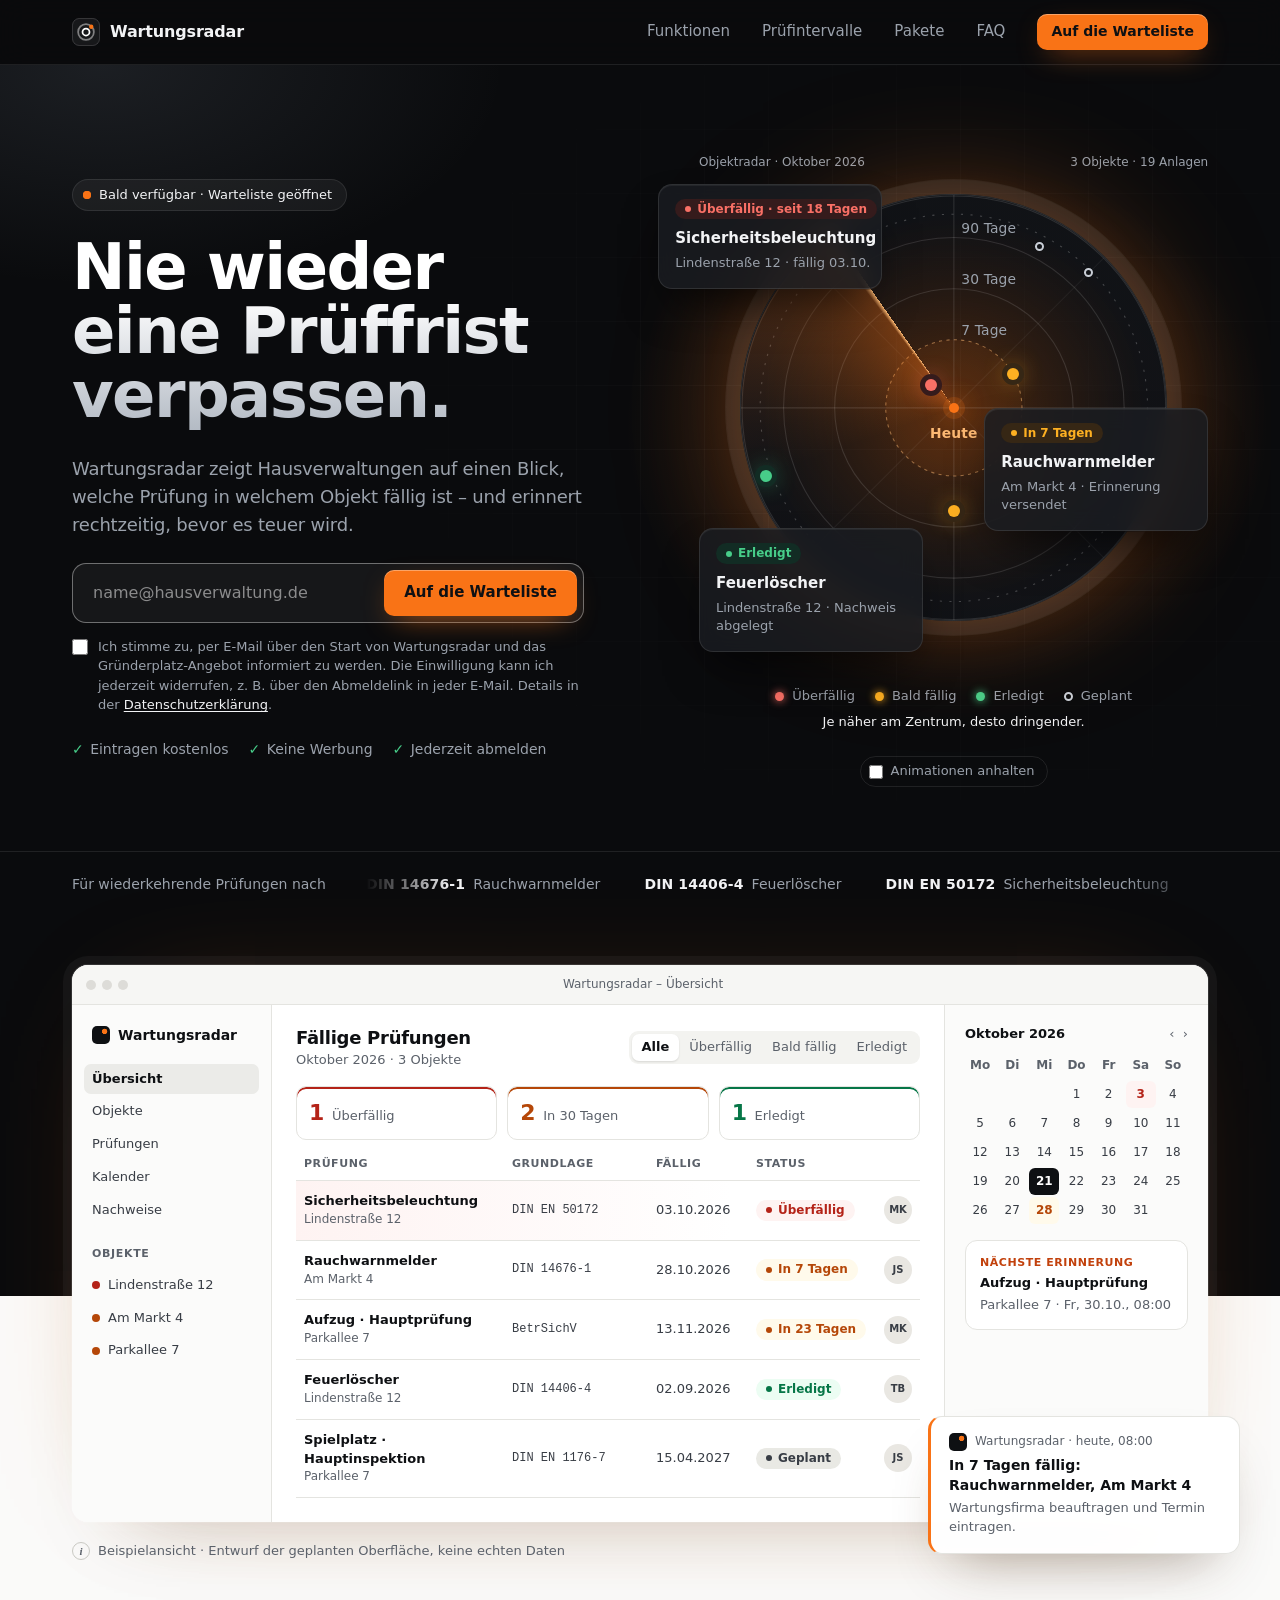
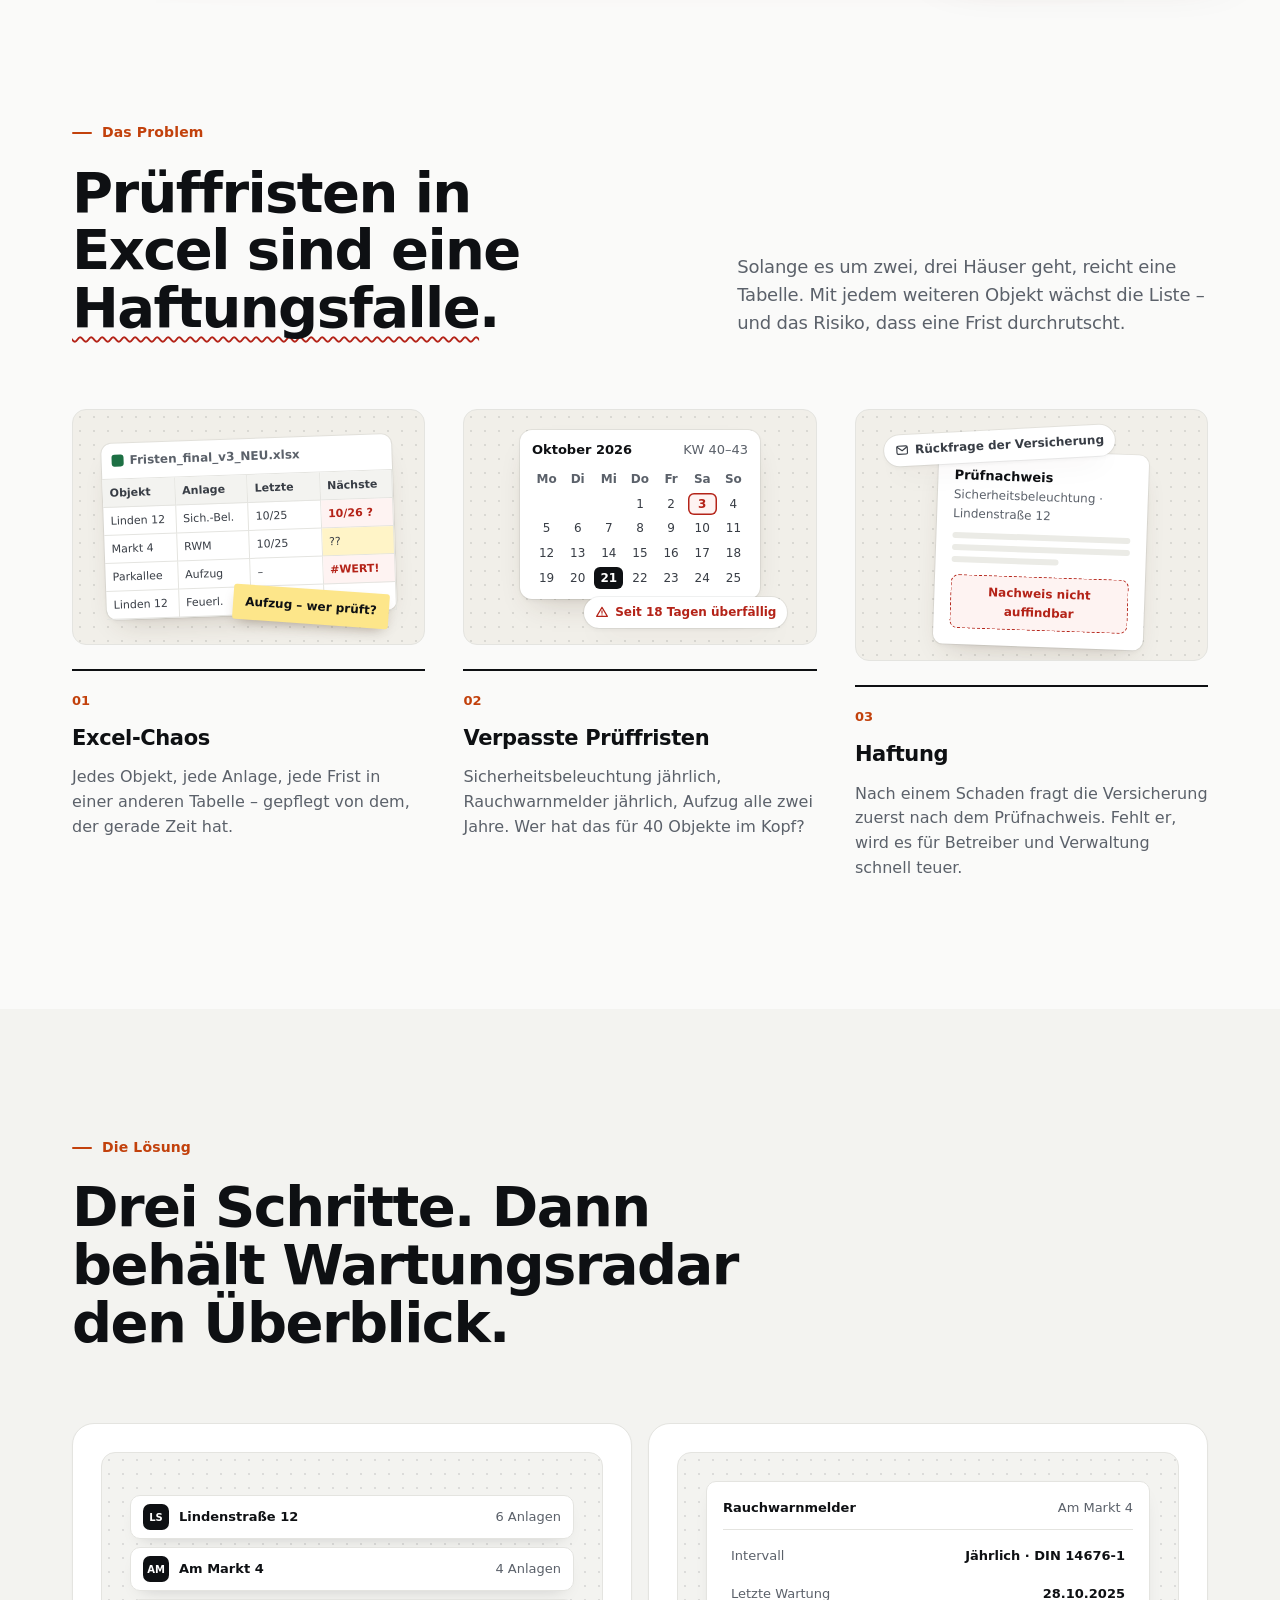
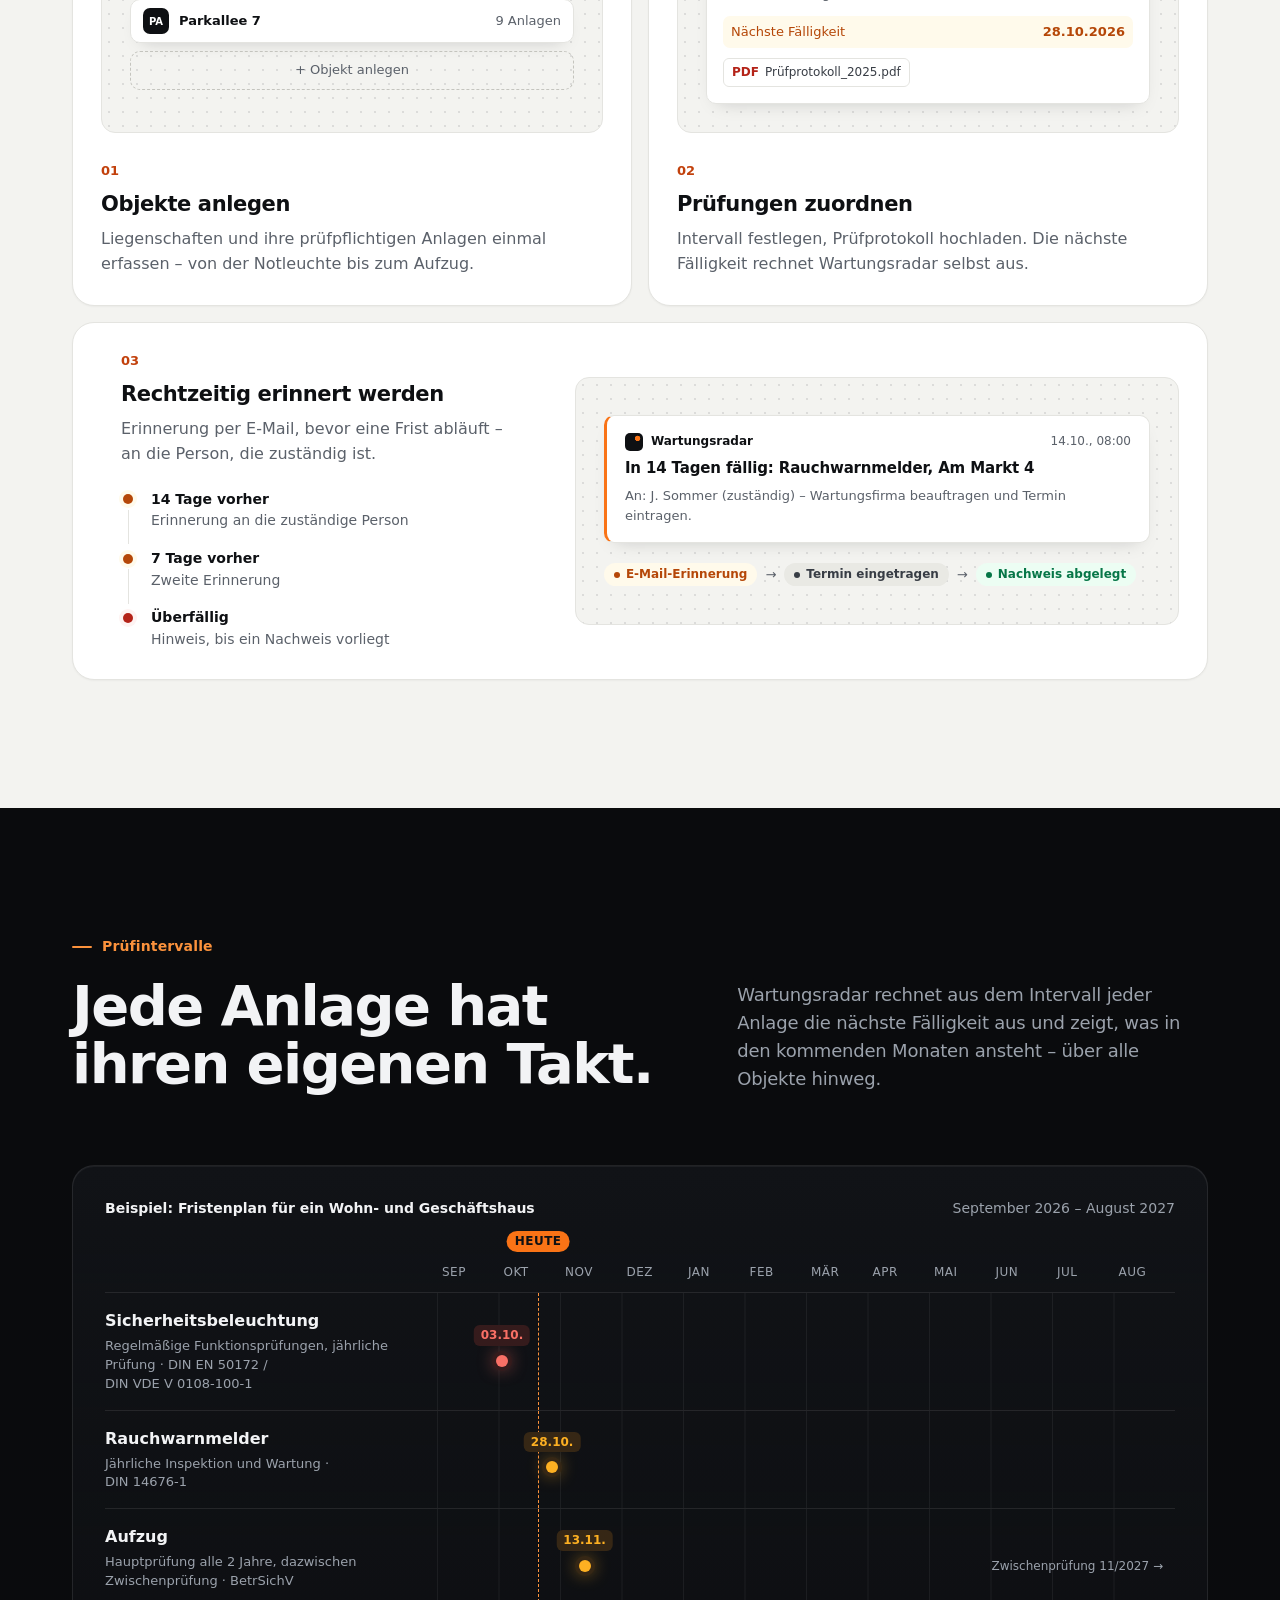
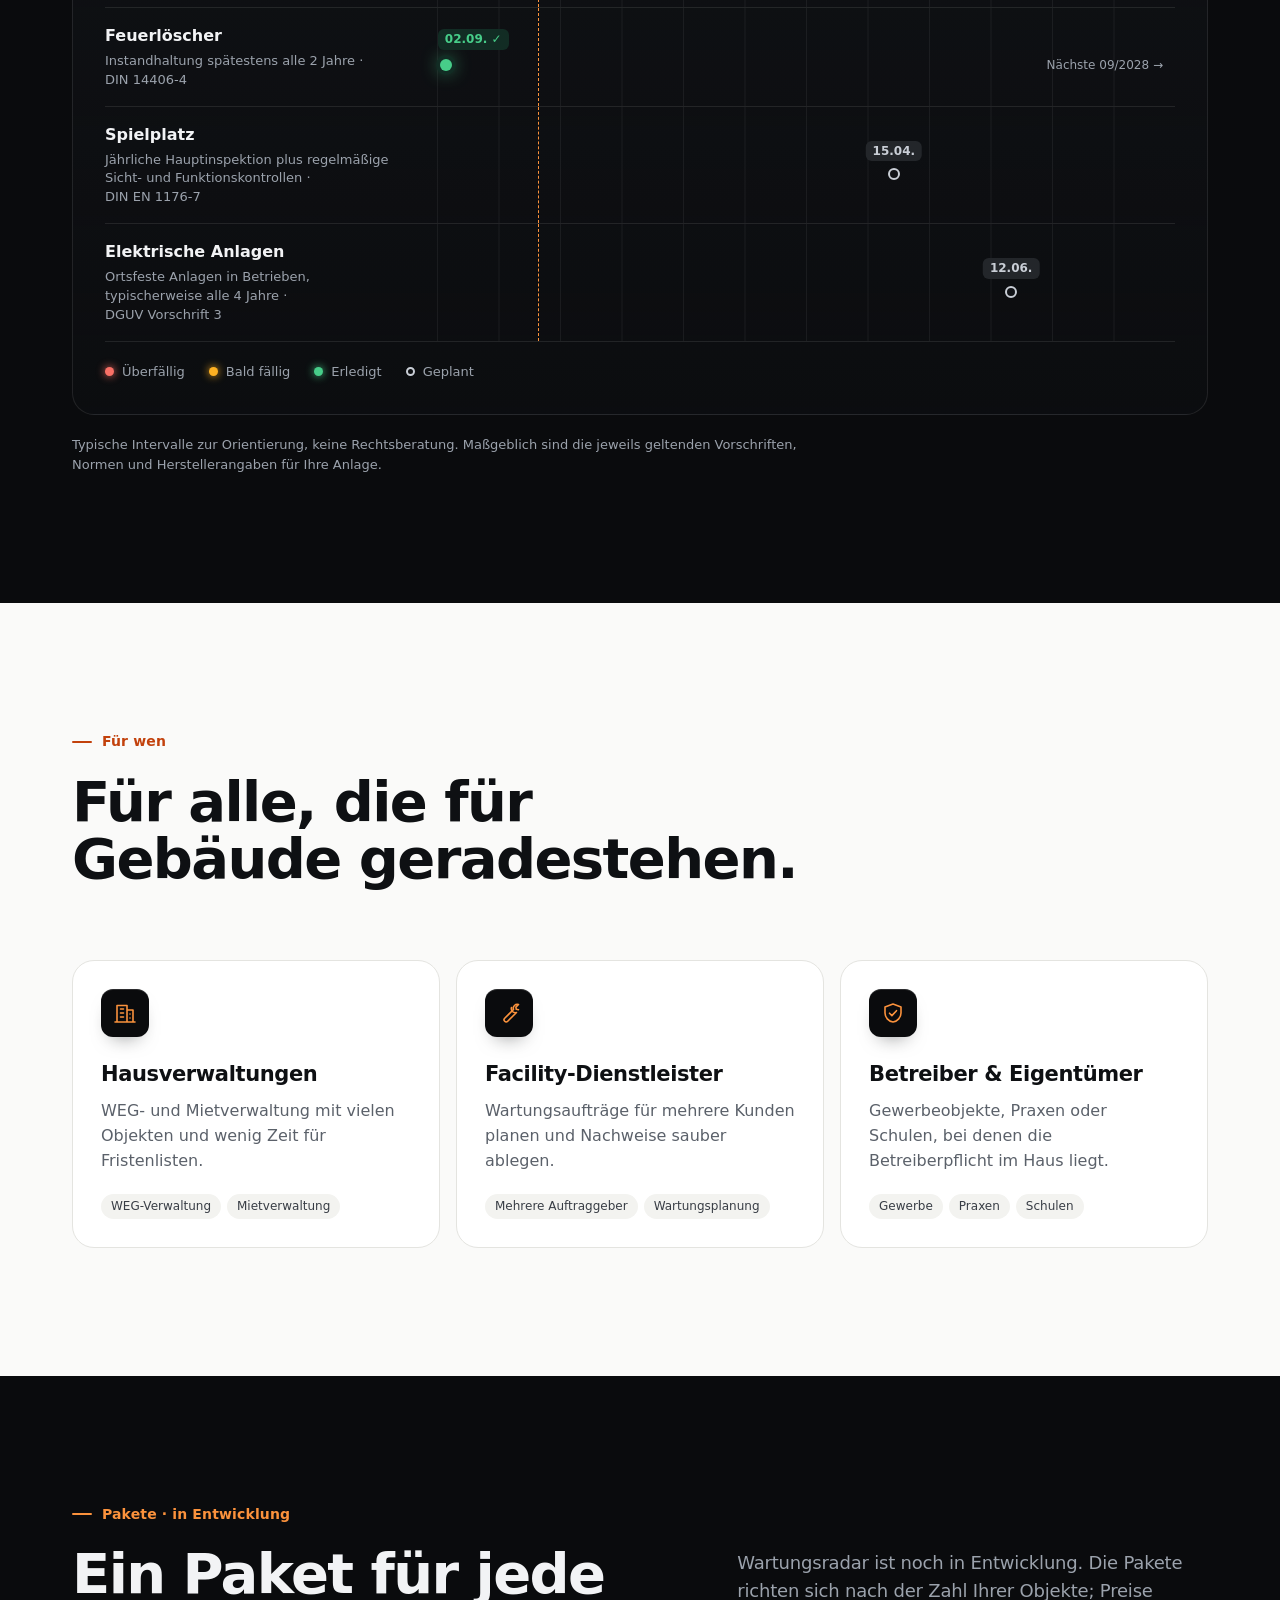
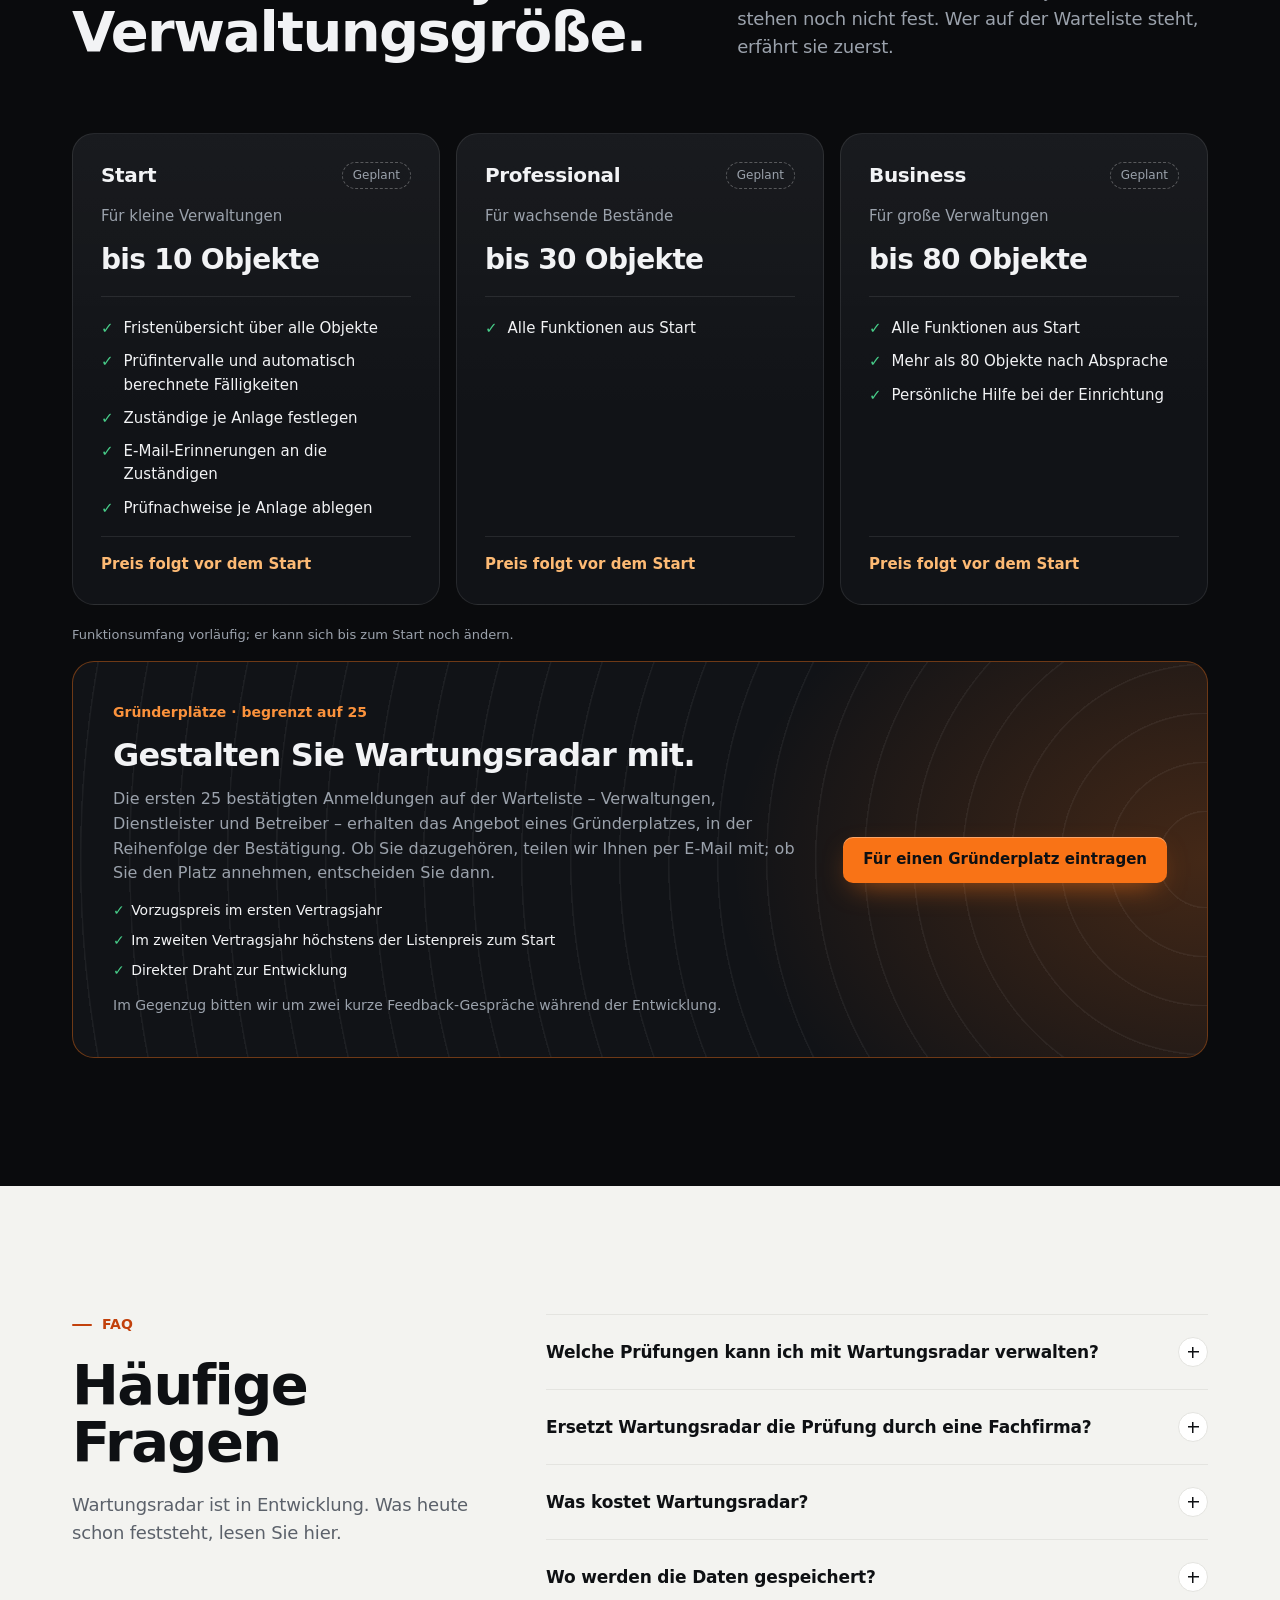
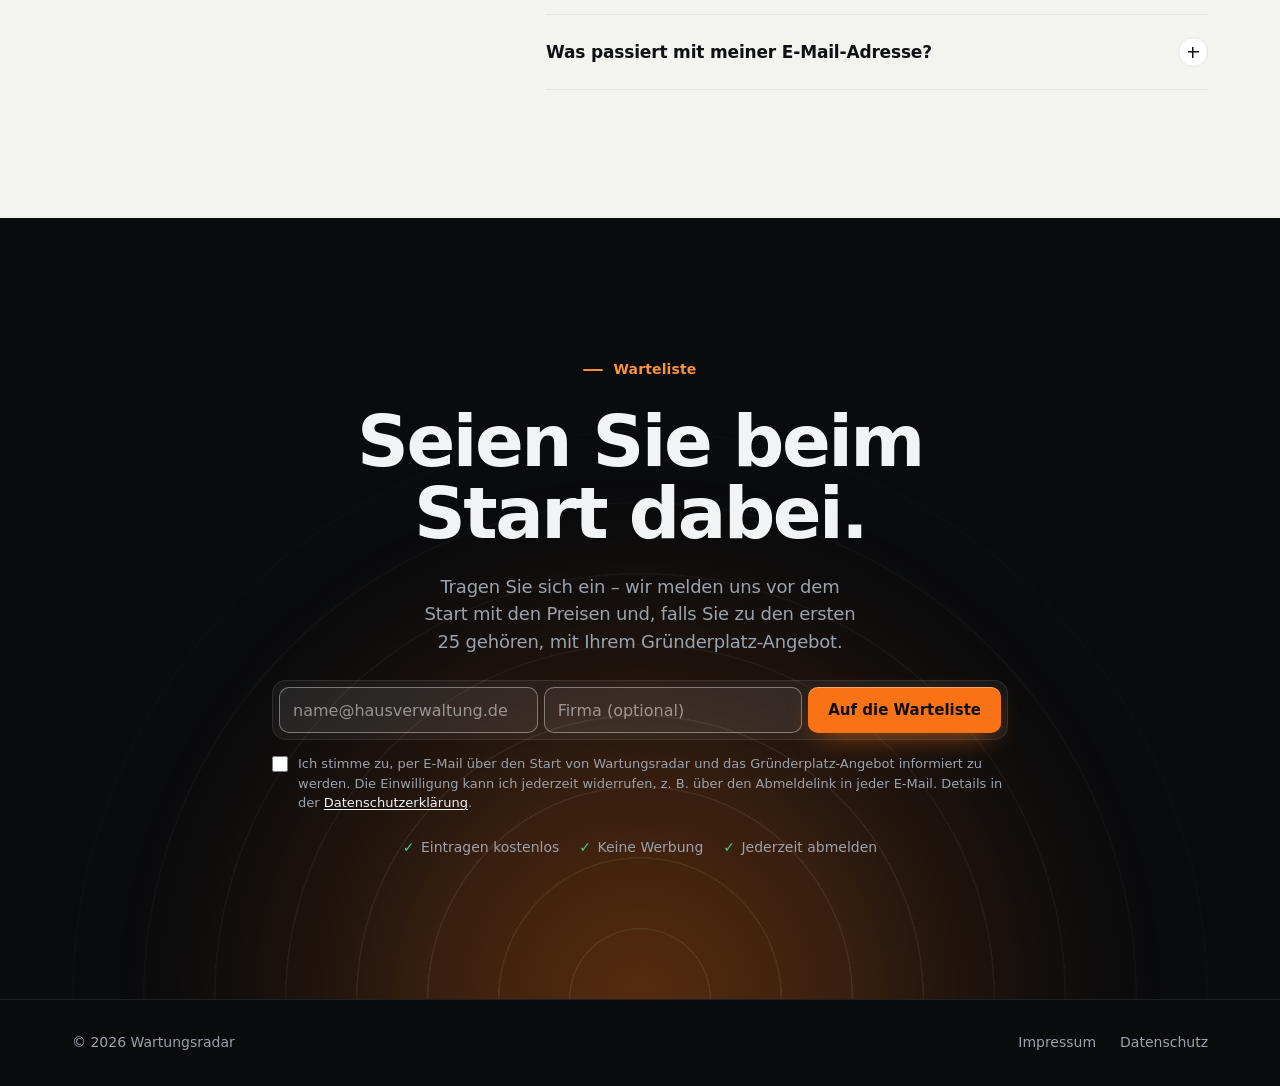
==== index.html @ cc836165 "Add files via upload" ====
<!doctype html>
<html lang="de">
<head>
  <meta charset="utf-8">
  <meta name="viewport" content="width=device-width, initial-scale=1">
  <title>Wartungsradar – Nie wieder eine Prüffrist verpassen</title>
  <meta name="description" content="Wartungsradar zeigt Hausverwaltungen auf einen Blick, welche Prüfungen in welchem Objekt fällig sind, und erinnert rechtzeitig. Jetzt auf die Warteliste.">
  <meta property="og:title" content="Wartungsradar – Nie wieder eine Prüffrist verpassen">
  <meta property="og:description" content="Prüffristen für alle Objekte an einem Ort – mit Erinnerung, bevor es teuer wird.">
  <meta property="og:type" content="website">
  <meta name="theme-color" content="#0a0b0d">
  <link rel="icon" href="data:image/svg+xml,%3Csvg xmlns='http://www.w3.org/2000/svg' viewBox='0 0 32 32'%3E%3Crect width='32' height='32' rx='8' fill='%230E1013'/%3E%3Ccircle cx='16' cy='16' r='9' fill='none' stroke='%23fff' stroke-width='2' opacity='.5'/%3E%3Ccircle cx='16' cy='16' r='4' fill='none' stroke='%23fff' stroke-width='2'/%3E%3Ccircle cx='22' cy='10' r='2.5' fill='%23F97316'/%3E%3C/svg%3E">
  <link rel="stylesheet" href="style.css">
  <link rel="stylesheet" href="pricing.css">
</head>
<body>
  <a class="skip-link" href="#main">Zum Inhalt springen</a>

  <header class="site-header">
    <div class="container site-header__inner">
      <a class="logo" href="./" aria-label="Wartungsradar Startseite">
        <svg class="logo__mark" viewBox="0 0 32 32" aria-hidden="true">
          <rect x=".5" y=".5" width="31" height="31" rx="8" />
          <circle cx="16" cy="16" r="9" class="logo__ring" />
          <circle cx="16" cy="16" r="4" class="logo__core" />
          <circle cx="22" cy="10" r="2.5" class="logo__blip" />
        </svg>
        Wartungsradar
      </a>
      <nav class="site-nav" aria-label="Hauptnavigation">
        <a href="#funktionen">Funktionen</a>
        <a href="#fristen">Prüfintervalle</a>
        <a href="#pakete">Pakete</a>
        <a href="#faq">FAQ</a>
      </nav>
      <a class="btn btn--accent btn--sm" href="#warteliste">Auf die Warteliste</a>
    </div>
  </header>

  <main id="main">
    <!-- 1. Hero -->
    <section class="hero dark" aria-labelledby="hero-title">
      <div class="container hero__grid">
        <div class="hero__copy">
          <p class="badge"><span class="badge__dot" aria-hidden="true"></span>Bald verfügbar · Warteliste geöffnet</p>
          <h1 id="hero-title">Nie wieder eine Prüffrist verpassen.</h1>
          <p class="lead">Wartungsradar zeigt Hausverwaltungen auf einen Blick, welche Prüfung in welchem Objekt fällig ist – und erinnert rechtzeitig, bevor es teuer wird.</p>

          <form class="signup" action="https://397383a5.sibforms.com/serve/[base64]" method="post">
            <div class="signup__row">
              <label class="visually-hidden" for="email-hero">E-Mail-Adresse</label>
              <input class="input" id="email-hero" type="email" name="EMAIL" autocomplete="email" placeholder="name@hausverwaltung.de" required>
              <button class="btn btn--accent" type="submit">Auf die Warteliste</button>
            </div>
            <label class="consent">
              <input type="checkbox" name="OPT_IN" value="1" required>
              <span>Ich stimme zu, per E-Mail über den Start von Wartungsradar und das Gründerplatz-Angebot informiert zu werden. Die Einwilligung kann ich jederzeit widerrufen, z.&nbsp;B. über den Abmeldelink in jeder E-Mail. Details in der <a href="datenschutz.html#warteliste">Datenschutzerklärung</a>.</span>
            </label>
            <input type="text" name="email_address_check" value="" hidden>
            <input type="hidden" name="locale" value="de">
            <input type="hidden" name="html_type" value="simple">
            <input type="hidden" name="lists_30[]" value="3">
          </form>

          <ul class="chips" aria-label="Vorteile der Warteliste">
            <li>Eintragen kostenlos</li>
            <li>Keine Werbung</li>
            <li>Jederzeit abmelden</li>
          </ul>
        </div>

        <!-- Radar: Zentrum = heute, Ringe = 7 / 30 / 90 Tage. --a = Winkel (Grad), --r = Abstand in % der Breite -->
        <div class="radar-wrap">
          <div class="radar" role="img" aria-label="Beispielhafte Radar-Ansicht: Je näher eine Prüfung am Zentrum liegt, desto früher ist sie fällig; die Ringe stehen für 7, 30 und 90 Tage. Sicherheitsbeleuchtung, Lindenstraße 12: seit 18 Tagen überfällig. Rauchwarnmelder, Am Markt 4: in 7 Tagen fällig, Erinnerung versendet. Aufzug, Parkallee 7: in 23 Tagen fällig. Feuerlöscher, Lindenstraße 12: erledigt, Nachweis abgelegt.">
            <p class="radar__hud"><span>Objektradar · Oktober 2026</span><span>3 Objekte · 19 Anlagen</span></p>
            <div class="radar__scope">
              <svg class="radar__grid" viewBox="0 0 400 400" aria-hidden="true">
                <circle class="r-zone" cx="200" cy="200" r="64" />
                <circle cx="200" cy="200" r="199" />
                <circle class="r-ticks" cx="200" cy="200" r="182" />
                <circle cx="200" cy="200" r="160" />
                <circle cx="200" cy="200" r="112" />
                <path d="M0 200H400M200 0V400" />
                <path class="r-diag" d="M59 59L341 341M341 59L59 341" />
                <text x="207" y="132">7 Tage</text>
                <text x="207" y="84">30 Tage</text>
                <text x="207" y="36">90 Tage</text>
                <text class="r-core" x="200" y="228" text-anchor="middle">Heute</text>
              </svg>
              <span class="radar__sweep"></span>
              <span class="blip s-overdue" style="--a:315;--r:7.5"></span>
              <span class="blip s-soon" style="--a:60;--r:16"></span>
              <span class="blip s-soon" style="--a:180;--r:24.4"></span>
              <span class="blip s-done" style="--a:250;--r:47"></span>
              <span class="blip blip--sm s-plan" style="--a:28;--r:42.8"></span>
              <span class="blip blip--sm s-plan" style="--a:45;--r:44.8"></span>
              <span class="radar__core"></span>
            </div>
            <div class="scard scard--a">
              <span class="pill s-overdue">Überfällig · seit 18 Tagen</span>
              <strong>Sicherheitsbeleuchtung</strong>
              <span>Lindenstraße 12 · fällig 03.10.</span>
            </div>
            <div class="scard scard--b">
              <span class="pill s-soon">In 7 Tagen</span>
              <strong>Rauchwarnmelder</strong>
              <span>Am Markt 4 · Erinnerung versendet</span>
            </div>
            <div class="scard scard--c">
              <span class="pill s-done">Erledigt</span>
              <strong>Feuerlöscher</strong>
              <span>Lindenstraße 12 · Nachweis abgelegt</span>
            </div>
          </div>
          <p class="radar__legend">
            <span class="key s-overdue">Überfällig</span>
            <span class="key s-soon">Bald fällig</span>
            <span class="key s-done">Erledigt</span>
            <span class="key s-plan">Geplant</span>
            <span class="radar__hint">Je näher am Zentrum, desto dringender.</span>
          </p>
          <!-- Stoppt Radar, Laufband und übrige Animationen ohne JavaScript (CSS :has); bewusst ohne name und außerhalb der Formulare -->
          <label class="motion-toggle"><input type="checkbox" id="motion-pause">Animationen anhalten</label>
        </div>
      </div>
    </section>

    <!-- Normen-Laufband -->
    <section class="norms dark" aria-label="Regelwerke, auf die Wartungsradar ausgerichtet ist">
      <div class="container norms__inner">
        <p class="norms__label">Für wiederkehrende Prüfungen nach</p>
        <div class="marquee">
          <div class="marquee__track">
            <ul>
              <li><b>DIN 14676-1</b> Rauchwarnmelder</li>
              <li><b>DIN 14406-4</b> Feuerlöscher</li>
              <li><b>DIN EN 50172</b> Sicherheitsbeleuchtung</li>
              <li><b>DIN VDE V 0108-100-1</b> Sicherheitsbeleuchtung</li>
              <li><b>BetrSichV</b> Aufzüge</li>
              <li><b>DGUV Vorschrift 3</b> Elektrische Anlagen</li>
              <li><b>DIN EN 1176-7</b> Spielplätze</li>
            </ul>
            <ul aria-hidden="true">
              <li><b>DIN 14676-1</b> Rauchwarnmelder</li>
              <li><b>DIN 14406-4</b> Feuerlöscher</li>
              <li><b>DIN EN 50172</b> Sicherheitsbeleuchtung</li>
              <li><b>DIN VDE V 0108-100-1</b> Sicherheitsbeleuchtung</li>
              <li><b>BetrSichV</b> Aufzüge</li>
              <li><b>DGUV Vorschrift 3</b> Elektrische Anlagen</li>
              <li><b>DIN EN 1176-7</b> Spielplätze</li>
            </ul>
          </div>
        </div>
      </div>
    </section>

    <!-- Produktvorschau -->
    <section class="showcase" aria-label="Produktvorschau">
      <div class="container">
        <figure class="app">
          <div class="app__frame" role="img" aria-label="Beispielansicht der geplanten Anwendung: Liste fälliger Prüfungen mit Status überfällig, bald fällig, erledigt und geplant, daneben ein Monatskalender für Oktober 2026 und eine E-Mail-Erinnerung: In 7 Tagen fällig, Rauchwarnmelder, Am Markt 4.">
            <div class="app__bar"><span></span><span></span><span></span><em>Wartungsradar – Übersicht</em></div>
            <div class="app__body">
              <div class="app__side">
                <b class="app__brand"><i class="brand-chip"></i>Wartungsradar</b>
                <ul class="app__nav">
                  <li class="is-active">Übersicht</li>
                  <li>Objekte</li>
                  <li>Prüfungen</li>
                  <li>Kalender</li>
                  <li>Nachweise</li>
                </ul>
                <p class="app__label">Objekte</p>
                <ul class="app__nav">
                  <li><i class="dot s-overdue"></i>Lindenstraße 12</li>
                  <li><i class="dot s-soon"></i>Am Markt 4</li>
                  <li><i class="dot s-soon"></i>Parkallee 7</li>
                </ul>
              </div>
              <div class="app__main">
                <div class="app__head">
                  <div><strong>Fällige Prüfungen</strong><span class="app__meta">Oktober 2026 · 3 Objekte</span></div>
                  <div class="seg"><span class="is-on">Alle</span><span>Überfällig</span><span>Bald fällig</span><span>Erledigt</span></div>
                </div>
                <div class="kpis">
                  <div class="kpi s-overdue"><b>1</b>Überfällig</div>
                  <div class="kpi s-soon"><b>2</b>In 30&nbsp;Tagen</div>
                  <div class="kpi s-done"><b>1</b>Erledigt</div>
                </div>
                <div class="rows">
                  <div class="row row--head"><span>Prüfung</span><span>Grundlage</span><span>Fällig</span><span>Status</span><span></span></div>
                  <div class="row row--alert"><span>Sicherheitsbeleuchtung<small>Lindenstraße 12</small></span><span class="row__norm">DIN EN 50172</span><span class="row__date">03.10.2026</span><span><i class="pill s-overdue">Überfällig</i></span><span class="avatar">MK</span></div>
                  <div class="row"><span>Rauchwarnmelder<small>Am Markt 4</small></span><span class="row__norm">DIN 14676‑1</span><span class="row__date">28.10.2026</span><span><i class="pill s-soon">In 7 Tagen</i></span><span class="avatar">JS</span></div>
                  <div class="row"><span>Aufzug · Hauptprüfung<small>Parkallee 7</small></span><span class="row__norm">BetrSichV</span><span class="row__date">13.11.2026</span><span><i class="pill s-soon">In 23 Tagen</i></span><span class="avatar">MK</span></div>
                  <div class="row"><span>Feuerlöscher<small>Lindenstraße 12</small></span><span class="row__norm">DIN 14406‑4</span><span class="row__date">02.09.2026</span><span><i class="pill s-done">Erledigt</i></span><span class="avatar">TB</span></div>
                  <div class="row"><span>Spielplatz · Hauptinspektion<small>Parkallee 7</small></span><span class="row__norm">DIN EN 1176‑7</span><span class="row__date">15.04.2027</span><span><i class="pill s-plan">Geplant</i></span><span class="avatar">JS</span></div>
                </div>
              </div>
              <div class="app__aside">
                <div class="cal">
                  <div class="cal__head"><strong>Oktober 2026</strong><span>‹&nbsp;&nbsp;›</span></div>
                  <div class="cal__grid">
                    <span class="wd">Mo</span><span class="wd">Di</span><span class="wd">Mi</span><span class="wd">Do</span><span class="wd">Fr</span><span class="wd">Sa</span><span class="wd">So</span>
                    <span></span><span></span><span></span><span>1</span><span>2</span><span class="s-overdue">3</span><span>4</span>
                    <span>5</span><span>6</span><span>7</span><span>8</span><span>9</span><span>10</span><span>11</span>
                    <span>12</span><span>13</span><span>14</span><span>15</span><span>16</span><span>17</span><span>18</span>
                    <span>19</span><span>20</span><span class="is-today">21</span><span>22</span><span>23</span><span>24</span><span>25</span>
                    <span>26</span><span>27</span><span class="s-soon">28</span><span>29</span><span>30</span><span>31</span><span></span>
                  </div>
                </div>
                <div class="next">
                  <span class="next__label">Nächste Erinnerung</span>
                  <strong>Aufzug · Hauptprüfung</strong>
                  <span>Parkallee 7 · Fr, 30.10., 08:00</span>
                </div>
              </div>
            </div>
          </div>
          <div class="toast" aria-hidden="true">
            <span class="toast__from"><i class="brand-chip"></i>Wartungsradar · heute, 08:00</span>
            <strong>In 7 Tagen fällig: Rauchwarnmelder, Am Markt 4</strong>
            <span>Wartungsfirma beauftragen und Termin eintragen.</span>
          </div>
          <figcaption class="app__note">Beispielansicht · Entwurf der geplanten Oberfläche, keine echten Daten</figcaption>
        </figure>
      </div>
    </section>

    <!-- 2. Problem -->
    <section class="section" aria-labelledby="problem-title">
      <div class="container">
        <div class="section__head section__head--split">
          <p class="eyebrow">Das Problem</p>
          <h2 id="problem-title">Prüffristen in Excel sind eine <span class="squiggle">Haftungsfalle</span>.</h2>
          <p class="lead">Solange es um zwei, drei Häuser geht, reicht eine Tabelle. Mit jedem weiteren Objekt wächst die Liste – und das Risiko, dass eine Frist durchrutscht.</p>
        </div>
        <ol class="problems">
          <li class="problem reveal">
            <div class="stage" aria-hidden="true">
              <div class="sheet">
                <p class="sheet__file">Fristen_final_v3_NEU.xlsx</p>
                <div class="sheet__grid">
                  <span>Objekt</span><span>Anlage</span><span>Letzte</span><span>Nächste</span>
                  <span>Linden 12</span><span>Sich.-Bel.</span><span>10/25</span><span class="s-overdue">10/26 ?</span>
                  <span>Markt 4</span><span>RWM</span><span>10/25</span><span class="is-warn">??</span>
                  <span>Parkallee</span><span>Aufzug</span><span>–</span><span class="s-overdue">#WERT!</span>
                  <span>Linden 12</span><span>Feuerl.</span><span>09/24</span><span></span>
                </div>
              </div>
              <span class="sticky">Aufzug – wer prüft?</span>
            </div>
            <span class="problem__num" aria-hidden="true">01</span>
            <h3>Excel-Chaos</h3>
            <p>Jedes Objekt, jede Anlage, jede Frist in einer anderen Tabelle – gepflegt von dem, der gerade Zeit hat.</p>
          </li>
          <li class="problem reveal">
            <div class="stage" aria-hidden="true">
              <div class="cal cal--card">
                <div class="cal__head"><strong>Oktober 2026</strong><span>KW 40–43</span></div>
                <div class="cal__grid">
                  <span class="wd">Mo</span><span class="wd">Di</span><span class="wd">Mi</span><span class="wd">Do</span><span class="wd">Fr</span><span class="wd">Sa</span><span class="wd">So</span>
                  <span></span><span></span><span></span><span>1</span><span>2</span><span class="s-overdue is-missed">3</span><span>4</span>
                  <span>5</span><span>6</span><span>7</span><span>8</span><span>9</span><span>10</span><span>11</span>
                  <span>12</span><span>13</span><span>14</span><span>15</span><span>16</span><span>17</span><span>18</span>
                  <span>19</span><span>20</span><span class="is-today">21</span><span>22</span><span>23</span><span>24</span><span>25</span>
                </div>
              </div>
              <span class="flag"><svg class="i" viewBox="0 0 24 24"><path d="M12 4 2.8 19.5h18.4z" /><path d="M12 10v4M12 17h.01" /></svg>Seit 18 Tagen überfällig</span>
            </div>
            <span class="problem__num" aria-hidden="true">02</span>
            <h3>Verpasste Prüffristen</h3>
            <p>Sicherheitsbeleuchtung jährlich, Rauchwarnmelder jährlich, Aufzug alle zwei Jahre. Wer hat das für 40 Objekte im Kopf?</p>
          </li>
          <li class="problem reveal">
            <div class="stage" aria-hidden="true">
              <div class="doc">
                <b>Prüfnachweis</b>
                <small>Sicherheitsbeleuchtung · Lindenstraße 12</small>
                <i></i><i></i><i></i>
                <em>Nachweis nicht auffindbar</em>
              </div>
              <span class="note"><svg class="i" viewBox="0 0 24 24"><rect x="3" y="5" width="18" height="14" rx="2.5" /><path d="m4 7 8 6 8-6" /></svg>Rückfrage der Versicherung</span>
            </div>
            <span class="problem__num" aria-hidden="true">03</span>
            <h3>Haftung</h3>
            <p>Nach einem Schaden fragt die Versicherung zuerst nach dem Prüfnachweis. Fehlt er, wird es für Betreiber und Verwaltung schnell teuer.</p>
          </li>
        </ol>
      </div>
    </section>

    <!-- 3. Lösung -->
    <section class="section section--tint" id="funktionen" aria-labelledby="solution-title">
      <div class="container">
        <div class="section__head">
          <p class="eyebrow">Die Lösung</p>
          <h2 id="solution-title">Drei Schritte. Dann behält Wartungsradar den Überblick.</h2>
        </div>
        <ol class="bento">
          <li class="tile reveal">
            <div class="stage" aria-hidden="true">
              <div class="mini orow"><i class="obj">LS</i><b>Lindenstraße 12</b><span>6 Anlagen</span></div>
              <div class="mini orow"><i class="obj">AM</i><b>Am Markt 4</b><span>4 Anlagen</span></div>
              <div class="mini orow"><i class="obj">PA</i><b>Parkallee 7</b><span>9 Anlagen</span></div>
              <div class="orow orow--add">+ Objekt anlegen</div>
            </div>
            <div class="tile__text">
              <span class="tile__num" aria-hidden="true">01</span>
              <h3>Objekte anlegen</h3>
              <p>Liegenschaften und ihre prüfpflichtigen Anlagen einmal erfassen – von der Notleuchte bis zum Aufzug.</p>
            </div>
          </li>
          <li class="tile reveal">
            <div class="stage" aria-hidden="true">
              <div class="mini spec">
                <div class="spec__title"><b>Rauchwarnmelder</b><span>Am Markt 4</span></div>
                <div class="field"><span>Intervall</span><b>Jährlich · DIN 14676‑1</b></div>
                <div class="field"><span>Letzte Wartung</span><b>28.10.2025</b></div>
                <div class="field field--hl"><span>Nächste Fälligkeit</span><b>28.10.2026</b></div>
                <span class="file">Prüfprotokoll_2025.pdf</span>
              </div>
            </div>
            <div class="tile__text">
              <span class="tile__num" aria-hidden="true">02</span>
              <h3>Prüfungen zuordnen</h3>
              <p>Intervall festlegen, Prüfprotokoll hochladen. Die nächste Fälligkeit rechnet Wartungsradar selbst aus.</p>
            </div>
          </li>
          <li class="tile tile--wide reveal">
            <div class="tile__text">
              <span class="tile__num" aria-hidden="true">03</span>
              <h3>Rechtzeitig erinnert werden</h3>
              <p>Erinnerung per E-Mail, bevor eine Frist abläuft – an die Person, die zuständig ist.</p>
              <ol class="cadence" aria-label="Beispiel für den Ablauf der Erinnerungen">
                <li class="s-soon"><b>14 Tage vorher</b><span>Erinnerung an die zuständige Person</span></li>
                <li class="s-soon"><b>7 Tage vorher</b><span>Zweite Erinnerung</span></li>
                <li class="s-overdue"><b>Überfällig</b><span>Hinweis, bis ein Nachweis vorliegt</span></li>
              </ol>
            </div>
            <div class="stage" aria-hidden="true">
              <div class="mini mail">
                <div class="mail__from"><i class="brand-chip"></i><b>Wartungsradar</b><span>14.10., 08:00</span></div>
                <b class="mail__subj">In 14 Tagen fällig: Rauchwarnmelder, Am Markt 4</b>
                <p>An: J. Sommer (zuständig) – Wartungsfirma beauftragen und Termin eintragen.</p>
              </div>
              <ol class="flow">
                <li><i class="pill s-soon">E-Mail-Erinnerung</i></li>
                <li><i class="pill s-plan">Termin eingetragen</i></li>
                <li><i class="pill s-done">Nachweis abgelegt</i></li>
              </ol>
            </div>
          </li>
        </ol>
      </div>
    </section>

    <!-- 4. Prüfintervalle / Zeitleiste -->
    <section class="section dark" id="fristen" aria-labelledby="fristen-title">
      <div class="container">
        <div class="section__head section__head--split">
          <p class="eyebrow">Prüfintervalle</p>
          <h2 id="fristen-title">Jede Anlage hat ihren eigenen Takt.</h2>
          <p class="lead">Wartungsradar rechnet aus dem Intervall jeder Anlage die nächste Fälligkeit aus und zeigt, was in den kommenden Monaten ansteht – über alle Objekte hinweg.</p>
        </div>
        <figure class="tl">
          <figcaption class="tl__cap"><strong>Beispiel: Fristenplan für ein Wohn- und Geschäftshaus</strong><span>September 2026 – August 2027</span></figcaption>
          <div class="tl__months" aria-hidden="true">
            <span></span>
            <div class="tl__scale"><i class="tl__now">Heute</i><span>Sep</span><span>Okt</span><span>Nov</span><span>Dez</span><span>Jan</span><span>Feb</span><span>Mär</span><span>Apr</span><span>Mai</span><span>Jun</span><span>Jul</span><span>Aug</span></div>
          </div>
          <ul class="tl__rows">
            <li class="tl__row">
              <div class="tl__label">
                <strong>Sicherheitsbeleuchtung</strong>
                <span>Regelmäßige Funktionsprüfungen, jährliche Prüfung · DIN&nbsp;EN&nbsp;50172 / DIN&nbsp;VDE&nbsp;V&nbsp;0108‑100‑1</span>
                <span class="visually-hidden">Im Beispiel fällig am 03.10.2026, überfällig.</span>
              </div>
              <div class="tl__track" aria-hidden="true"><span class="mark s-overdue" style="--at:.088"><em>03.10.</em></span></div>
            </li>
            <li class="tl__row">
              <div class="tl__label">
                <strong>Rauchwarnmelder</strong>
                <span>Jährliche Inspektion und Wartung · DIN&nbsp;14676‑1</span>
                <span class="visually-hidden">Im Beispiel fällig am 28.10.2026, in 7 Tagen.</span>
              </div>
              <div class="tl__track" aria-hidden="true"><span class="mark s-soon" style="--at:.156"><em>28.10.</em></span></div>
            </li>
            <li class="tl__row">
              <div class="tl__label">
                <strong>Aufzug</strong>
                <span>Hauptprüfung alle 2 Jahre, dazwischen Zwischenprüfung · BetrSichV</span>
                <span class="visually-hidden">Hauptprüfung im Beispiel am 13.11.2026, Zwischenprüfung im November 2027.</span>
              </div>
              <div class="tl__track" aria-hidden="true"><span class="mark s-soon" style="--at:.2"><em>13.11.</em></span><span class="tl__next">Zwischenprüfung 11/2027 →</span></div>
            </li>
            <li class="tl__row">
              <div class="tl__label">
                <strong>Feuerlöscher</strong>
                <span>Instandhaltung spätestens alle 2 Jahre · DIN&nbsp;14406‑4</span>
                <span class="visually-hidden">Im Beispiel am 02.09.2026 erledigt, nächste Instandhaltung spätestens im September 2028.</span>
              </div>
              <div class="tl__track" aria-hidden="true"><span class="mark mark--start s-done" style="--at:.012"><em>02.09. ✓</em></span><span class="tl__next">Nächste 09/2028 →</span></div>
            </li>
            <li class="tl__row">
              <div class="tl__label">
                <strong>Spielplatz</strong>
                <span>Jährliche Hauptinspektion plus regelmäßige Sicht- und Funktionskontrollen · DIN&nbsp;EN&nbsp;1176‑7</span>
                <span class="visually-hidden">Hauptinspektion im Beispiel am 15.04.2027 geplant.</span>
              </div>
              <div class="tl__track" aria-hidden="true"><span class="mark s-plan" style="--at:.619"><em>15.04.</em></span></div>
            </li>
            <li class="tl__row">
              <div class="tl__label">
                <strong>Elektrische Anlagen</strong>
                <span>Ortsfeste Anlagen in Betrieben, typischerweise alle 4 Jahre · DGUV&nbsp;Vorschrift&nbsp;3</span>
                <span class="visually-hidden">Prüfung im Beispiel am 12.06.2027 geplant.</span>
              </div>
              <div class="tl__track" aria-hidden="true"><span class="mark s-plan" style="--at:.778"><em>12.06.</em></span></div>
            </li>
          </ul>
          <ul class="legend" aria-hidden="true">
            <li class="key s-overdue">Überfällig</li>
            <li class="key s-soon">Bald fällig</li>
            <li class="key s-done">Erledigt</li>
            <li class="key s-plan">Geplant</li>
          </ul>
        </figure>
        <p class="footnote">Typische Intervalle zur Orientierung, keine Rechtsberatung. Maßgeblich sind die jeweils geltenden Vorschriften, Normen und Herstellerangaben für Ihre Anlage.</p>
      </div>
    </section>

    <!-- 5. Für wen -->
    <section class="section" aria-labelledby="audience-title">
      <div class="container">
        <div class="section__head">
          <p class="eyebrow">Für wen</p>
          <h2 id="audience-title">Für alle, die für Gebäude geradestehen.</h2>
        </div>
        <div class="cards">
          <article class="acard reveal">
            <span class="acard__icon" aria-hidden="true"><svg viewBox="0 0 24 24"><path d="M4 21V4.5h10V21M14 9h6v12M2 21h20M7.5 8h3M7.5 12h3M7.5 16h3M17 13h0M17 17h0" /></svg></span>
            <h3>Hausverwaltungen</h3>
            <p>WEG- und Mietverwaltung mit vielen Objekten und wenig Zeit für Fristenlisten.</p>
            <ul class="tags" aria-label="Typische Einsatzbereiche"><li>WEG-Verwaltung</li><li>Mietverwaltung</li></ul>
          </article>
          <article class="acard reveal">
            <span class="acard__icon" aria-hidden="true"><svg viewBox="0 0 24 24"><path d="M14.5 6.5a4 4 0 0 0 5 5l-8.8 8.8a2.1 2.1 0 0 1-3-3l8.8-8.8a4 4 0 0 1 5-5l-2.6 2.6.4 2.2 2.2.4" /></svg></span>
            <h3>Facility-Dienstleister</h3>
            <p>Wartungsaufträge für mehrere Kunden planen und Nachweise sauber ablegen.</p>
            <ul class="tags" aria-label="Typische Einsatzbereiche"><li>Mehrere Auftraggeber</li><li>Wartungsplanung</li></ul>
          </article>
          <article class="acard reveal">
            <span class="acard__icon" aria-hidden="true"><svg viewBox="0 0 24 24"><path d="M12 3l8 3v6c0 4.4-3.4 8.2-8 9-4.6-.8-8-4.6-8-9V6l8-3z" /><path d="M8.5 12.2l2.4 2.4 4.6-4.9" /></svg></span>
            <h3>Betreiber &amp; Eigentümer</h3>
            <p>Gewerbeobjekte, Praxen oder Schulen, bei denen die Betreiberpflicht im Haus liegt.</p>
            <ul class="tags" aria-label="Typische Einsatzbereiche"><li>Gewerbe</li><li>Praxen</li><li>Schulen</li></ul>
          </article>
        </div>
      </div>
    </section>

    <!-- 6. Pakete: in Entwicklung, bewusst ohne Preise -->
    <section class="section dark" id="pakete" aria-labelledby="pakete-title">
      <div class="container">
        <div class="section__head section__head--split">
          <p class="eyebrow">Pakete · in Entwicklung</p>
          <h2 id="pakete-title">Ein Paket für jede Verwaltungsgröße.</h2>
          <p class="lead">Wartungsradar ist noch in Entwicklung. Die Pakete richten sich nach der Zahl Ihrer Objekte; Preise stehen noch nicht fest. Wer auf der Warteliste steht, erfährt sie zuerst.</p>
        </div>

        <ul class="plans" role="list">
          <li class="plan reveal">
            <div class="plan__top"><h3>Start</h3><span class="plan__status">Geplant</span></div>
            <p class="plan__fit">Für kleine Verwaltungen</p>
            <p class="plan__scope">bis&nbsp;10&nbsp;Objekte</p>
            <ul class="plan__list" role="list">
              <li>Fristenübersicht über alle Objekte</li>
              <li>Prüfintervalle und automatisch berechnete Fälligkeiten</li>
              <li>Zuständige je Anlage festlegen</li>
              <li>E-Mail-Erinnerungen an die Zuständigen</li>
              <li>Prüfnachweise je Anlage ablegen</li>
            </ul>
            <p class="plan__price">Preis folgt vor dem Start</p>
          </li>
          <li class="plan reveal">
            <div class="plan__top"><h3>Professional</h3><span class="plan__status">Geplant</span></div>
            <p class="plan__fit">Für wachsende Bestände</p>
            <p class="plan__scope">bis&nbsp;30&nbsp;Objekte</p>
            <ul class="plan__list" role="list">
              <li>Alle Funktionen aus Start</li>
            </ul>
            <p class="plan__price">Preis folgt vor dem Start</p>
          </li>
          <li class="plan reveal">
            <div class="plan__top"><h3>Business</h3><span class="plan__status">Geplant</span></div>
            <p class="plan__fit">Für große Verwaltungen</p>
            <p class="plan__scope">bis&nbsp;80&nbsp;Objekte</p>
            <ul class="plan__list" role="list">
              <li>Alle Funktionen aus Start</li>
              <li>Mehr als 80 Objekte nach Absprache</li>
              <li>Persönliche Hilfe bei der Einrichtung</li>
            </ul>
            <p class="plan__price">Preis folgt vor dem Start</p>
          </li>
        </ul>
        <p class="footnote">Funktionsumfang vorläufig; er kann sich bis zum Start noch ändern.</p>

        <aside class="founder reveal" aria-labelledby="founder-title">
          <div class="founder__copy">
            <p class="founder__kicker">Gründerplätze · begrenzt auf 25</p>
            <h3 id="founder-title">Gestalten Sie Wartungsradar mit.</h3>
            <p>Die ersten 25 bestätigten Anmeldungen auf der Warteliste – Verwaltungen, Dienstleister und Betreiber – erhalten das Angebot eines Gründerplatzes, in der Reihenfolge der Bestätigung. Ob Sie dazugehören, teilen wir Ihnen per E-Mail mit; ob Sie den Platz annehmen, entscheiden Sie dann.</p>
            <ul class="chips" role="list" aria-label="Das erhalten Gründerplätze">
              <li>Vorzugspreis im ersten Vertragsjahr</li>
              <li>Im zweiten Vertragsjahr höchstens der Listenpreis zum Start</li>
              <li>Direkter Draht zur Entwicklung</li>
            </ul>
            <p class="founder__deal">Im Gegenzug bitten wir um zwei kurze Feedback-Gespräche während der Entwicklung.</p>
          </div>
          <a class="btn btn--accent" href="#warteliste">Für einen Gründerplatz eintragen</a>
        </aside>
      </div>
    </section>

    <!-- FAQ -->
    <section class="section section--tint" id="faq" aria-labelledby="faq-title">
      <div class="container faq-grid">
        <div class="section__head">
          <p class="eyebrow">FAQ</p>
          <h2 id="faq-title">Häufige Fragen</h2>
          <p class="lead">Wartungsradar ist in Entwicklung. Was heute schon feststeht, lesen Sie hier.</p>
        </div>
        <div class="faq">
          <details>
            <summary>Welche Prüfungen kann ich mit Wartungsradar verwalten?</summary>
            <p>Jede wiederkehrende Prüfung mit festem Intervall – zum Beispiel Sicherheitsbeleuchtung, Rauchwarnmelder, Feuerlöscher, Aufzüge, Spielplätze oder elektrische Anlagen.</p>
          </details>
          <details>
            <summary>Ersetzt Wartungsradar die Prüfung durch eine Fachfirma?</summary>
            <p>Nein. Wartungsradar organisiert Fristen, Zuständigkeiten und Nachweise. Die Prüfungen selbst führen weiterhin befähigte Personen, Fachfirmen oder Prüfstellen durch.</p>
          </details>
          <details>
            <summary>Was kostet Wartungsradar?</summary>
            <p>Die Preise stehen noch nicht fest. Geplant sind drei <a href="#pakete">Pakete</a> nach Anzahl Ihrer Objekte. Wer auf der Warteliste steht, erfährt die Preise zuerst; die ersten 25 bestätigten Anmeldungen erhalten das Angebot eines Gründerplatzes.</p>
          </details>
          <details>
            <summary>Wo werden die Daten gespeichert?</summary>
            <p>Geplant ist ein Hosting auf Servern in Deutschland bzw. der EU.</p>
          </details>
          <details>
            <summary>Was passiert mit meiner E-Mail-Adresse?</summary>
            <p>Wir nutzen sie nur, um Sie über den Start von Wartungsradar und das Gründerplatz-Angebot zu informieren. Abmelden können Sie sich jederzeit über den Link in jeder E-Mail.</p>
          </details>
        </div>
      </div>
    </section>

    <!-- 6. Zweite Anmeldung -->
    <section class="cta dark" id="warteliste" aria-labelledby="cta-title">
      <div class="container cta__inner">
        <p class="eyebrow">Warteliste</p>
        <h2 id="cta-title">Seien Sie beim Start dabei.</h2>
        <p class="lead">Tragen Sie sich ein – wir melden uns vor dem Start mit den Preisen und, falls Sie zu den ersten 25 gehören, mit Ihrem Gründerplatz-Angebot.</p>

        <form class="signup signup--wide" action="https://397383a5.sibforms.com/serve/[base64]" method="post">
          <div class="signup__row">
            <label class="visually-hidden" for="email-cta">E-Mail-Adresse</label>
            <input class="input" id="email-cta" type="email" name="EMAIL" autocomplete="email" placeholder="name@hausverwaltung.de" required>
            <label class="visually-hidden" for="company-cta">Firma (optional)</label>
            <input class="input" id="company-cta" type="text" name="FIRMA" autocomplete="organization" placeholder="Firma (optional)">
            <button class="btn btn--accent" type="submit">Auf die Warteliste</button>
          </div>
          <label class="consent">
            <input type="checkbox" name="OPT_IN" value="1" required>
            <span>Ich stimme zu, per E-Mail über den Start von Wartungsradar und das Gründerplatz-Angebot informiert zu werden. Die Einwilligung kann ich jederzeit widerrufen, z.&nbsp;B. über den Abmeldelink in jeder E-Mail. Details in der <a href="datenschutz.html#warteliste">Datenschutzerklärung</a>.</span>
          </label>
          <input type="text" name="email_address_check" value="" hidden>
          <input type="hidden" name="locale" value="de">
          <input type="hidden" name="html_type" value="simple">
          <input type="hidden" name="lists_30[]" value="3">
        </form>

        <ul class="chips" aria-label="Vorteile der Warteliste">
          <li>Eintragen kostenlos</li>
          <li>Keine Werbung</li>
          <li>Jederzeit abmelden</li>
        </ul>
      </div>
    </section>
  </main>

  <footer class="site-footer">
    <div class="container site-footer__inner">
      <span>© 2026 Wartungsradar</span>
      <nav aria-label="Rechtliches">
        <a href="impressum.html">Impressum</a>
        <a href="datenschutz.html">Datenschutz</a>
      </nav>
    </div>
  </footer>
</body>
</html>
---- style.css ----
/* Wartungsradar – Landingpage (finale Fassung)
   Basis "Bold Product": dunkler Produkt-Hero mit Radar als Datenmodell (Zentrum = heute,
   Ringe = 7 / 30 / 90 Tage), helle Lese-Sektionen, dunkle Kontrast-Sektionen.
   Maße nach Linear/Attio: H1 64px / 1.0 / -0.025em, Sektionen 128px. Kein JavaScript. */

:root {
  --ink: #0e1013;
  --ink-soft: #383d45;
  --muted: #5b616a;
  --bg: #fafaf9;
  --surface: #fff;
  --tint: #f3f3f0;
  --line: #e4e4e0;

  --night: #0a0b0d;
  --night-2: #111317;
  --night-line: rgb(255 255 255 / 0.09);
  --night-text: #f2f3f5;
  --night-muted: #9ba2ac;
  --field-line: rgb(255 255 255 / 0.38); /* Feldgrenze auf Dunkel, >= 3:1 (WCAG 1.4.11) */

  --accent: #f97316;
  --accent-ink: #c2410c;
  --accent-lite: #fb923c;
  --accent-soft: #fdba74;

  --overdue-fg: #b42318;
  --overdue-bg: #fef3f2;
  --soon-fg: #b54708;
  --soon-bg: #fffaeb;
  --done-fg: #067647;
  --done-bg: #ecfdf3;
  --note: #fde68a;

  --font: "Inter", "Inter Variable", system-ui, -apple-system, "Segoe UI", Roboto, "Helvetica Neue", Arial, sans-serif;
  --mono: ui-monospace, "SF Mono", "Cascadia Mono", Menlo, Consolas, monospace;
  --r-control: 10px;
  --r-panel: 22px;
  --shadow-card: 0 0 0 1px rgb(14 16 19 / 0.06), 0 2px 4px rgb(14 16 19 / 0.04), 0 14px 30px -14px rgb(72 48 24 / 0.24);
  --container: 1200px;
  --gutter: clamp(1rem, 4vw, 2rem);
  --section: clamp(5rem, 10vw, 8rem);
  --sweep: 7s;
  --ease: cubic-bezier(0.2, 0.7, 0.2, 1);
}

/* Basis */
*, *::before, *::after { box-sizing: border-box; }
html { scroll-behavior: smooth; scroll-padding-top: 80px; -webkit-text-size-adjust: 100%; }

body {
  margin: 0;
  background: var(--night);
  color: var(--ink);
  font-family: var(--font);
  font-size: 1rem;
  line-height: 1.55;
  -webkit-font-smoothing: antialiased;
}

h1, h2, h3 { margin: 0; font-weight: 600; text-wrap: balance; }
h1 { font-size: clamp(2.5rem, 1.3rem + 4.4vw, 4rem); line-height: 1; letter-spacing: -0.025em; }
h2 { font-size: clamp(2rem, 1.1rem + 3.4vw, 3.5rem); line-height: 1.03; letter-spacing: -0.028em; }
h3 { font-size: 1.3125rem; line-height: 1.25; letter-spacing: -0.018em; }
p { margin: 0; }
a { color: inherit; }
:focus-visible { outline: 2px solid var(--accent-ink); outline-offset: 3px; }
.dark :focus-visible, .site-header :focus-visible { outline-color: var(--accent-lite); }

.container { width: 100%; max-width: var(--container); margin-inline: auto; padding-inline: var(--gutter); }
.visually-hidden { position: absolute; width: 1px; height: 1px; overflow: hidden; clip: rect(0 0 0 0); white-space: nowrap; }

.skip-link {
  position: absolute; top: -3rem; left: 1rem; z-index: 40; padding: 0.5rem 1rem;
  background: var(--accent); color: var(--ink); border-radius: var(--r-control);
}

.skip-link:focus { top: 1rem; }
.dark { background: var(--night); color: var(--night-text); }
.lead { max-width: 34rem; color: var(--muted); font-size: 1.125rem; letter-spacing: -0.011em; text-wrap: pretty; }
.dark .lead { color: var(--night-muted); }

/* Statusfarben: --c = Vordergrund, --cb = Fläche (auf Dunkel aufgehellt, Kontrast >= 4.5:1) */
.s-overdue { --c: var(--overdue-fg); --cb: var(--overdue-bg); }
.s-soon { --c: var(--soon-fg); --cb: var(--soon-bg); }
.s-done { --c: var(--done-fg); --cb: var(--done-bg); }
.s-plan { --c: var(--ink-soft); --cb: #e9e9e4; }
.dark .s-overdue { --c: #f97066; --cb: #351b1c; }
.dark .s-soon { --c: #fdb022; --cb: #362715; }
.dark .s-done { --c: #47cd89; --cb: #122c24; }
.dark .s-plan { --c: #c9ced6; --cb: #23262a; }

.pill {
  display: inline-flex; align-items: center; gap: 0.375rem; padding: 0.125rem 0.625rem;
  border-radius: 999px; background: var(--cb); color: var(--c);
  font-size: 0.75rem; font-style: normal; font-weight: 600; white-space: nowrap;
}

.pill::before, .key::before { content: ""; flex: none; width: 6px; height: 6px; border-radius: 50%; background: currentColor; }
.dot { display: inline-block; width: 8px; height: 8px; border-radius: 50%; background: var(--c); }
.brand-chip {
  flex: none; width: 18px; height: 18px; border-radius: 5px;
  background: radial-gradient(circle at 70% 30%, var(--accent) 0 2.5px, transparent 3px), var(--ink);
}
.i { flex: none; width: 14px; height: 14px; fill: none; stroke: currentColor; stroke-width: 2; stroke-linecap: round; stroke-linejoin: round; }

/* Legende (Radar und Zeitleiste) */
.key { display: inline-flex; align-items: center; gap: 0.5rem; }
.key::before { width: 9px; height: 9px; background: var(--c); box-shadow: 0 0 8px var(--c); }
.key.s-plan::before { background: transparent; border: 2px solid var(--c); box-shadow: none; }

/* Header */
.site-header {
  position: sticky; top: 0; z-index: 30;
  background: rgb(10 11 13 / 0.9); color: var(--night-text); /* deckend genug für 6:1 der Nav-Links auch über hellen Sektionen */
  border-bottom: 1px solid var(--night-line);
  -webkit-backdrop-filter: saturate(150%) blur(14px);
  backdrop-filter: saturate(150%) blur(14px);
}

.site-header__inner { display: flex; align-items: center; justify-content: space-between; gap: 2rem; height: 64px; }
.logo { display: inline-flex; align-items: center; gap: 0.625rem; font-weight: 600; letter-spacing: -0.01em; text-decoration: none; }
.logo__mark { width: 28px; height: 28px; fill: rgb(255 255 255 / 0.06); stroke: rgb(255 255 255 / 0.2); }
.logo__ring, .logo__core { fill: none; stroke: #fff; stroke-width: 2; }
.logo__ring { opacity: 0.45; }
.logo__blip { fill: var(--accent); stroke: none; }
.site-nav { display: flex; gap: 2rem; margin-left: auto; font-size: 0.9375rem; }
.site-nav a { color: var(--night-muted); text-decoration: none; transition: color 0.15s; }
.site-nav a:hover { color: var(--night-text); }

/* Buttons & Formulare */
.btn {
  display: inline-flex; align-items: center; justify-content: center; height: 46px; padding: 0 1.25rem;
  border: 0; border-radius: var(--r-control);
  font: inherit; font-size: 0.9375rem; font-weight: 600; white-space: nowrap; text-decoration: none;
  cursor: pointer; transition: background-color 0.15s, transform 0.15s;
}

.btn:active { transform: translateY(1px); }
.btn--accent { background: var(--accent); color: var(--ink); box-shadow: inset 0 1px 0 rgb(255 255 255 / 0.35), 0 10px 30px -12px rgb(249 115 22 / 0.8); }
.btn--accent:hover { background: #fb8a3c; }
.btn--sm { height: 36px; padding: 0 0.875rem; font-size: 0.875rem; }

.signup { display: grid; gap: 0.875rem; width: 100%; max-width: 32rem; }
.signup--wide { max-width: 46rem; }

.signup__row {
  display: flex; gap: 0.375rem; padding: 0.375rem;
  background: rgb(255 255 255 / 0.05); border: 1px solid var(--field-line); border-radius: 14px;
  transition: border-color 0.2s, box-shadow 0.2s;
}

/* Breites Formular: jedes Feld mit eigener Grenze, die Gruppe nur dezent */
.signup--wide .signup__row { border-color: var(--night-line); }

.signup__row:focus-within { border-color: rgb(249 115 22 / 0.7); box-shadow: 0 0 0 4px rgb(249 115 22 / 0.16); }

.input {
  flex: 1 1 0; min-width: 0; height: 46px; padding: 0 0.875rem;
  background: transparent; border: 0; border-radius: var(--r-control);
  color: #fff; font: inherit; font-size: 1rem;
}

.signup--wide .input { background: rgb(255 255 255 / 0.05); box-shadow: inset 0 0 0 1px var(--field-line); }
.input::placeholder { color: rgb(255 255 255 / 0.5); }
.input:focus-visible { outline: 2px solid var(--accent-lite); outline-offset: -2px; }
.consent { display: flex; gap: 0.625rem; align-items: flex-start; color: var(--night-muted); font-size: 0.8125rem; line-height: 1.5; text-align: left; }
.consent input { flex: none; width: 16px; height: 16px; margin: 2px 0 0; accent-color: var(--accent); }
.consent a { color: var(--night-text); text-underline-offset: 2px; }
.chips { display: flex; flex-wrap: wrap; gap: 0.5rem 1.25rem; margin: 0; padding: 0; list-style: none; color: var(--night-muted); font-size: 0.875rem; }
.chips li::before { content: "✓"; content: "✓" / ""; margin-right: 0.4rem; color: #47cd89; font-weight: 700; }

/* Hero */
.hero { position: relative; isolation: isolate; overflow: hidden; padding: clamp(3rem, 7vw, 5.5rem) 0 clamp(3rem, 5vw, 4.5rem); }
.hero::before, .hero::after { content: ""; position: absolute; inset: 0; z-index: -1; }

.hero::before {
  background-image: linear-gradient(rgb(255 255 255 / 0.045) 1px, transparent 1px), linear-gradient(90deg, rgb(255 255 255 / 0.045) 1px, transparent 1px);
  background-size: 64px 64px;
  -webkit-mask-image: radial-gradient(ellipse 60% 75% at 72% 45%, #000, transparent 75%);
  mask-image: radial-gradient(ellipse 60% 75% at 72% 45%, #000, transparent 75%);
}

.hero::after {
  z-index: -2;
  background:
    radial-gradient(36% 48% at 74% 46%, rgb(249 115 22 / 0.2), transparent 70%),
    radial-gradient(45% 40% at 8% 0%, rgb(148 163 184 / 0.13), transparent 70%);
}

.hero__grid { display: grid; grid-template-columns: minmax(0, 1.05fr) minmax(0, 0.95fr); align-items: center; gap: clamp(2.5rem, 5vw, 4.5rem); }
.hero__copy { display: grid; justify-items: start; gap: 1.5rem; }

.hero h1 {
  padding-bottom: 0.06em;
  background: linear-gradient(180deg, #fff 30%, #b3bac4);
  -webkit-background-clip: text;
  background-clip: text;
  -webkit-text-fill-color: transparent;
}

.badge {
  display: inline-flex; align-items: center; gap: 0.5rem; padding: 0.3125rem 0.875rem 0.3125rem 0.625rem;
  background: rgb(255 255 255 / 0.05); border: 1px solid var(--night-line); border-radius: 999px;
  font-size: 0.8125rem; font-weight: 500;
}

.badge__dot { position: relative; width: 8px; height: 8px; border-radius: 50%; background: var(--accent); }
.badge__dot::after { content: ""; position: absolute; inset: 0; border-radius: 50%; background: var(--accent); animation: ping 2s ease-out infinite; }

/* Radar: Abstand vom Zentrum = Tage bis zur Fälligkeit (Ringe 7 / 30 / 90 Tage) */
.radar-wrap { container: radar / inline-size; display: grid; gap: 1.5rem; width: 100%; max-width: 540px; justify-self: center; }
.radar { position: relative; aspect-ratio: 1; }

.radar__hud {
  position: absolute; inset: 0 0 auto; display: flex; flex-wrap: wrap; justify-content: space-between; gap: 0.25rem 1rem;
  color: var(--night-muted); font-size: 0.75rem; font-weight: 500;
}

.radar__scope {
  position: absolute; inset: 8%; overflow: hidden; border-radius: 50%;
  background: radial-gradient(circle, rgb(249 115 22 / 0.14), rgb(17 19 23 / 0.92) 64%);
  border: 1px solid rgb(255 255 255 / 0.12);
  box-shadow: 0 0 0 14px rgb(255 255 255 / 0.02), 0 0 0 15px rgb(255 255 255 / 0.06), 0 0 140px -30px rgb(249 115 22 / 0.6);
}

.radar__grid { position: absolute; inset: 0; width: 100%; height: 100%; fill: none; stroke: rgb(255 255 255 / 0.12); }
.radar__grid text { fill: var(--night-muted); stroke: none; font: 500 13px var(--font); letter-spacing: 0.01em; }
.radar__grid .r-core { fill: var(--accent-soft); font-weight: 600; }
.r-zone { fill: rgb(249 115 22 / 0.07); stroke: rgb(253 186 116 / 0.5); stroke-dasharray: 3 4; }
.r-ticks { stroke: rgb(255 255 255 / 0.22); stroke-dasharray: 2 7; }
.r-diag { stroke: rgb(255 255 255 / 0.05); }

/* Sweep startet bei -35°; der Ping eines Blips startet, wenn die Kante ihn überstreicht */
.radar__sweep {
  position: absolute; inset: 0; border-radius: 50%;
  background: conic-gradient(transparent 0 285deg, rgb(249 115 22 / 0.05) 300deg, rgb(249 115 22 / 0.34) 358deg, var(--accent-soft) 360deg);
  transform: rotate(-35deg);
  animation: spin var(--sweep) linear infinite;
}

.radar__core {
  position: absolute; top: 50%; left: 50%; width: 10px; height: 10px; margin: -5px; border-radius: 50%;
  background: var(--accent); box-shadow: 0 0 0 6px rgb(249 115 22 / 0.18), 0 0 24px var(--accent);
}

.blip {
  position: absolute; z-index: 1;
  top: calc(50% - cos(var(--a) * 1deg) * var(--r) * 1%);
  left: calc(50% + sin(var(--a) * 1deg) * var(--r) * 1%);
  width: 12px; height: 12px; margin: -6px; border-radius: 50%;
  background: var(--c); box-shadow: 0 0 0 5px var(--cb), 0 0 22px var(--c);
}

.blip::after {
  content: ""; position: absolute; inset: 0; border: 1.5px solid var(--c); border-radius: 50%; opacity: 0;
  animation: blip var(--sweep) linear infinite;
  animation-delay: calc((var(--a) + 35) / 360 * var(--sweep));
}

.blip--sm { width: 9px; height: 9px; margin: -4.5px; }
.blip.s-plan { background: var(--night-2); border: 2px solid var(--c); box-shadow: none; }

.scard {
  position: absolute; z-index: 2; display: grid; justify-items: start; gap: 0.3rem;
  width: 224px; padding: 0.875rem 1rem 1rem;
  background: rgb(26 29 34 / 0.82); border: 1px solid rgb(255 255 255 / 0.1); border-radius: 14px;
  box-shadow: 0 24px 48px -16px rgb(0 0 0 / 0.75), inset 0 1px 0 rgb(255 255 255 / 0.06);
  -webkit-backdrop-filter: blur(12px);
  backdrop-filter: blur(12px);
  color: var(--night-muted); font-size: 0.8125rem; line-height: 1.4;
  animation: float 8s ease-in-out infinite alternate;
}

.scard strong { margin-top: 0.25rem; color: var(--night-text); font-size: 0.9375rem; }
.scard--a { top: 6%; left: -8%; }
.scard--b { top: 50%; right: 0; animation-delay: -3s; }
.scard--c { bottom: 2%; left: 0; animation-delay: -5s; }

.radar__legend { display: flex; flex-wrap: wrap; justify-content: center; gap: 0.375rem 1.25rem; color: var(--night-muted); font-size: 0.8125rem; }
.radar__hint { flex-basis: 100%; color: var(--night-text); text-align: center; }

/* Schalter "Animationen anhalten" (WCAG 2.2.2), wirkt ohne JavaScript über :has() */
.motion-toggle {
  justify-self: center; display: inline-flex; align-items: center; gap: 0.5rem; padding: 0.25rem 0.75rem 0.25rem 0.5rem;
  border: 1px solid var(--night-line); border-radius: 999px; color: var(--night-muted); font-size: 0.8125rem; cursor: pointer;
}
.motion-toggle input { width: 14px; height: 14px; margin: 0; accent-color: var(--accent); }

/* Schmales Radar: Karten stehen als Liste darunter statt darüber (erst ab 31rem verdeckt die Karte "Heute" nicht mehr) */
@container radar (max-width: 31rem) {
  .radar { display: grid; gap: 0.5rem; aspect-ratio: auto; }
  .radar__hud { position: static; }
  .radar__scope { position: relative; inset: auto; aspect-ratio: 1; margin: 0.875rem 15px 1.5rem; }
  .radar__grid text { font-size: 15px; }
  .scard { position: static; width: auto; padding: 0.75rem 0.875rem 0.875rem; animation: none; }
}

/* Normen-Laufband */
.norms { padding-block: 1.375rem; border-top: 1px solid var(--night-line); }
.norms__inner { display: flex; align-items: center; gap: 2.5rem; }
.norms__label { flex: none; color: var(--night-muted); font-size: 0.875rem; }

.marquee {
  flex: 1; min-width: 0; overflow: hidden;
  -webkit-mask-image: linear-gradient(90deg, transparent, #000 10%, #000 90%, transparent);
  mask-image: linear-gradient(90deg, transparent, #000 10%, #000 90%, transparent);
}

.marquee__track { display: flex; width: max-content; animation: marquee 48s linear infinite; }
.marquee:hover .marquee__track { animation-play-state: paused; }
.marquee ul { display: flex; gap: 2.75rem; margin: 0; padding: 0 2.75rem 0 0; list-style: none; }
.marquee li { display: flex; align-items: baseline; gap: 0.5rem; color: var(--night-muted); font-size: 0.875rem; white-space: nowrap; }
.marquee b { color: var(--night-text); font-weight: 600; letter-spacing: 0.01em; }

/* Produktvorschau */
.showcase { padding: clamp(1.5rem, 4vw, 3rem) 0 4.5rem; overflow-x: clip; background: linear-gradient(var(--night) 56%, var(--bg) 56%); }
.app { position: relative; margin: 0; color: var(--ink); font-size: 0.8125rem; line-height: 1.45; }

.app__frame {
  overflow: hidden; background: var(--surface); border-radius: 16px;
  box-shadow:
    0 0 0 1px rgb(255 255 255 / 0.12),
    0 0 0 9px rgb(255 255 255 / 0.04),
    0 40px 80px -56px rgb(72 48 24 / 0.38),
    0 0 140px -70px rgb(249 115 22 / 0.4);
}

.app__note { position: absolute; top: 100%; left: 0; display: flex; align-items: center; gap: 0.5rem; padding-top: 1.25rem; color: var(--muted); }

.app__note::before {
  content: "i"; content: "i" / ""; display: grid; place-items: center; width: 18px; height: 18px; border: 1px solid #c9c9c3; border-radius: 50%;
  font: italic 600 0.6875rem/1 Georgia, serif;
}

.app__bar { display: flex; align-items: center; gap: 6px; height: 40px; padding: 0 14px; border-bottom: 1px solid var(--line); background: #f6f6f4; }
.app__bar span { width: 10px; height: 10px; border-radius: 50%; background: #dddcd8; }
.app__bar em { margin-inline: auto; padding-right: 42px; color: var(--muted); font-size: 0.75rem; font-style: normal; }
.app__body { display: grid; grid-template-columns: 200px minmax(0, 1fr) 264px; }
.app__side, .app__aside { display: grid; align-content: start; gap: 0.25rem; padding: 1rem 0.75rem; background: #fbfbfa; }
.app__side { border-right: 1px solid var(--line); }
.app__aside { gap: 1rem; padding: 1.25rem; border-left: 1px solid var(--line); }
.app__brand { display: flex; align-items: center; gap: 0.5rem; padding: 0.25rem 0.5rem 0.875rem; font-size: 0.875rem; }
.app__nav { display: grid; gap: 2px; margin: 0; padding: 0; list-style: none; }
.app__nav li { display: flex; align-items: center; gap: 0.5rem; padding: 0.375rem 0.5rem; border-radius: 7px; color: var(--ink-soft); }
.app__nav .is-active { background: #ebebe8; color: var(--ink); font-weight: 600; }
.app__label { padding: 1rem 0.5rem 0.25rem; color: var(--muted); font-size: 0.6875rem; font-weight: 600; letter-spacing: 0.06em; text-transform: uppercase; }
.app__main { min-width: 0; padding: 1.25rem 1.5rem 1.5rem; }
.app__head { display: flex; flex-wrap: wrap; align-items: center; justify-content: space-between; gap: 0.75rem; }
.app__head > div:first-child { display: grid; }
.app__head strong { font-size: 1.125rem; letter-spacing: -0.015em; }
.app__meta { color: var(--muted); }
.seg { display: flex; padding: 3px; background: var(--tint); border-radius: 9px; }
.seg span { padding: 0.25rem 0.625rem; border-radius: 7px; color: var(--muted); }
.seg .is-on { background: var(--surface); color: var(--ink); font-weight: 600; box-shadow: 0 1px 2px rgb(14 16 19 / 0.12); }
.kpis { display: grid; grid-template-columns: repeat(3, minmax(0, 1fr)); gap: 0.625rem; margin: 1rem 0 0.5rem; }
.kpi {
  display: flex; align-items: baseline; gap: 0.5rem; padding: 0.625rem 0.75rem; color: var(--muted);
  border: 1px solid var(--line); border-radius: 10px; box-shadow: inset 0 2px 0 var(--c);
}
.kpi b { color: var(--c); font-size: 1.375rem; letter-spacing: -0.02em; font-variant-numeric: tabular-nums; }

.row {
  display: grid; grid-template-columns: minmax(0, 1.5fr) minmax(0, 1fr) 84px 112px 28px;
  align-items: center; gap: 1rem; padding: 0.7rem 0.5rem; border-bottom: 1px solid var(--line);
}

.row > :first-child { font-weight: 600; }
.row small { display: block; color: var(--muted); font-size: 0.75rem; font-weight: 400; }
.row--head { padding-block: 0.5rem; color: var(--muted); font-size: 0.6875rem; font-weight: 600; letter-spacing: 0.05em; text-transform: uppercase; }
.row--alert { background: linear-gradient(90deg, var(--overdue-bg), transparent 70%); }
.row__norm { color: var(--ink-soft); font-family: var(--mono); font-size: 0.75rem; white-space: nowrap; }
.row__date { color: var(--ink-soft); font-variant-numeric: tabular-nums; }
.avatar, .obj { display: grid; place-items: center; width: 28px; height: 28px; font-size: 0.625rem; font-style: normal; font-weight: 700; }
.avatar { border-radius: 50%; background: #e9e7e2; color: var(--ink-soft); }

.cal__head { display: flex; justify-content: space-between; margin-bottom: 0.5rem; }
.cal__head span { color: var(--muted); }
.cal__grid { display: grid; grid-template-columns: repeat(7, 1fr); gap: 2px; font-size: 0.75rem; text-align: center; font-variant-numeric: tabular-nums; }
.cal__grid span { padding: 0.3rem 0; border-radius: 6px; color: var(--ink-soft); }
.cal__grid .wd { color: var(--muted); font-weight: 600; }
.cal__grid [class^="s-"] { background: var(--cb); color: var(--c); font-weight: 700; }
.cal__grid .is-missed { box-shadow: inset 0 0 0 1.5px var(--c); }
.cal__grid .is-today { background: var(--ink); color: #fff; font-weight: 700; }
.next { display: grid; gap: 0.2rem; padding: 0.875rem; background: var(--surface); border: 1px solid var(--line); border-radius: 12px; }
.next__label { color: var(--accent-ink); font-size: 0.6875rem; font-weight: 700; letter-spacing: 0.05em; text-transform: uppercase; }
.next span:last-child { color: var(--muted); }

.toast {
  position: absolute; right: -2rem; bottom: -2rem; z-index: 2;
  display: grid; gap: 0.25rem; width: 312px; padding: 1rem 1.125rem;
  background: rgb(255 255 255 / 0.95); border: 1px solid var(--line); border-left: 3px solid var(--accent); border-radius: 14px;
  box-shadow: 0 28px 56px -26px rgb(72 48 24 / 0.42);
  -webkit-backdrop-filter: blur(10px);
  backdrop-filter: blur(10px);
  color: var(--muted);
}

.toast strong { color: var(--ink); font-size: 0.875rem; }
.toast__from { display: flex; align-items: center; gap: 0.5rem; font-size: 0.75rem; }

/* Sektionen */
.section { padding-block: var(--section); background: var(--bg); }
.section--tint { background: var(--tint); }
.section.dark { background: var(--night); }
.section__head { display: grid; gap: 1.25rem; max-width: 48rem; margin-bottom: clamp(2.75rem, 6vw, 4.5rem); }
.section__head--split { max-width: none; grid-template-columns: minmax(0, 1.25fr) minmax(0, 1fr); align-items: end; column-gap: clamp(2rem, 6vw, 5rem); }
.section__head--split .eyebrow { grid-column: 1 / -1; }
.eyebrow { display: inline-flex; align-items: center; gap: 0.625rem; color: var(--accent-ink); font-size: 0.875rem; font-weight: 600; letter-spacing: 0.01em; }
.eyebrow::before { content: ""; width: 20px; height: 2px; border-radius: 2px; background: currentColor; }
.dark .eyebrow { color: var(--accent-lite); }
.squiggle { text-decoration: underline wavy var(--overdue-fg); text-decoration-thickness: 2px; text-underline-offset: 0.16em; text-decoration-skip-ink: none; }

/* Bühne mit Punktraster (Problem-Illustrationen und Lösungs-Kacheln) */
.stage {
  position: relative; display: grid; align-content: center; gap: 0.5rem;
  min-height: 248px; padding: clamp(1rem, 3vw, 1.75rem); overflow: hidden;
  background: radial-gradient(rgb(14 16 19 / 0.1) 1px, transparent 1.4px) 0 0 / 14px 14px, var(--tint);
  border: 1px solid var(--line); border-radius: 14px; font-size: 0.8125rem;
}

/* Problem */
.problems { display: grid; grid-template-columns: repeat(3, minmax(0, 1fr)); gap: clamp(1.5rem, 3vw, 2.5rem); margin: 0; padding: 0; list-style: none; }
.problem { display: grid; align-content: start; gap: 0.875rem; }
.problem .stage { place-items: center; min-height: 236px; margin-bottom: 0.625rem; background-color: #f1efe9; }
.problem__num { padding-top: 1.25rem; border-top: 2px solid var(--ink); }
.problem__num, .tile__num { color: var(--accent-ink); font-size: 0.8125rem; font-weight: 700; font-variant-numeric: tabular-nums; }
.problem p, .tile p, .acard p { color: var(--muted); }

.sheet { width: min(100%, 290px); background: var(--surface); border-radius: 10px; box-shadow: var(--shadow-card); font-size: 11px; rotate: -2deg; }
.sheet__file { display: flex; align-items: center; gap: 6px; padding: 8px 10px; border-bottom: 1px solid var(--line); font-size: 12px; font-weight: 600; }
.sheet__file::before { content: ""; width: 12px; height: 12px; border-radius: 3px; background: #1d7044; }
.sheet__grid { display: grid; grid-template-columns: repeat(4, minmax(0, 1fr)); }

.sheet__grid span {
  min-height: 25px; padding: 5px 7px; overflow: hidden; white-space: nowrap;
  border-right: 1px solid var(--line); border-bottom: 1px solid var(--line); color: var(--ink-soft);
}

.sheet__grid span:nth-child(-n + 4) { background: var(--tint); font-weight: 600; }
.sheet__grid .s-overdue { background: var(--cb); color: var(--c); font-weight: 700; }
.sheet__grid .is-warn { background: #fff4c7; }

.sticky {
  position: absolute; right: 10%; bottom: 20px; padding: 8px 12px; rotate: 4deg;
  background: var(--note); border-radius: 3px; box-shadow: 0 6px 14px -6px rgb(72 48 24 / 0.4);
  font-size: 12px; font-weight: 600;
}

.cal--card { width: min(100%, 240px); padding: 10px 12px; background: var(--surface); border-radius: 12px; box-shadow: var(--shadow-card); translate: 0 -12px; }
.cal--card .cal__grid span { padding: 2px 0; }

.flag, .note {
  position: absolute; display: inline-flex; align-items: center; gap: 6px; padding: 6px 11px;
  background: var(--surface); border-radius: 999px; box-shadow: var(--shadow-card);
  font-size: 12px; font-weight: 600; white-space: nowrap;
}

.flag { right: 8%; bottom: 16px; color: var(--overdue-fg); }
.note { top: 20px; left: 8%; rotate: -3deg; color: var(--ink-soft); }
.doc {
  width: 210px; padding: 16px; background: var(--surface); border-radius: 10px; box-shadow: var(--shadow-card);
  font-size: 12px; rotate: 2deg; translate: 10px 14px;
}
.doc b { display: block; font-size: 13px; }
.doc small { display: block; margin-bottom: 10px; color: var(--muted); font-size: 12px; }
.doc i { display: block; height: 6px; margin-top: 6px; border-radius: 3px; background: #ebebe6; }
.doc i:last-of-type { width: 60%; }

.doc em {
  display: block; margin-top: 12px; padding: 7px;
  background: var(--overdue-bg); border: 1.5px dashed var(--overdue-fg); border-radius: 8px;
  color: var(--overdue-fg); font-style: normal; font-weight: 700; text-align: center;
}

/* Lösung: Bento */
.bento { display: grid; grid-template-columns: repeat(2, minmax(0, 1fr)); gap: 1rem; margin: 0; padding: 0; list-style: none; }

.tile {
  display: grid; grid-template-rows: 1fr auto; gap: 1.75rem; padding: clamp(1.25rem, 2.5vw, 1.75rem);
  background: var(--surface); border: 1px solid var(--line); border-radius: var(--r-panel);
  box-shadow: 0 1px 2px rgb(14 16 19 / 0.04);
  transition: transform 0.3s var(--ease), box-shadow 0.3s var(--ease);
}

.tile:hover { transform: translateY(-3px); box-shadow: 0 30px 60px -36px rgb(72 48 24 / 0.32); }

.tile--wide {
  grid-column: 1 / -1; grid-template: auto / minmax(0, 0.8fr) minmax(0, 1.2fr);
  align-items: center; gap: clamp(1.5rem, 4vw, 3.5rem); padding-left: clamp(1.25rem, 4vw, 3rem);
}

.tile__text { display: grid; align-content: start; gap: 0.625rem; }
.mini { background: var(--surface); border: 1px solid var(--line); border-radius: 10px; box-shadow: 0 8px 18px -12px rgb(14 16 19 / 0.25); }
.orow { display: flex; align-items: center; gap: 0.625rem; padding: 0.5rem 0.75rem; }
.orow span { margin-left: auto; color: var(--muted); }
.orow--add { justify-content: center; border: 1px dashed #c4c4be; border-radius: 10px; color: var(--muted); }
.obj { width: 26px; height: 26px; border-radius: 7px; background: var(--ink); color: #fff; }
.spec { display: grid; gap: 0.375rem; padding: 1rem; }
.spec__title { display: flex; justify-content: space-between; padding-bottom: 0.625rem; margin-bottom: 0.25rem; border-bottom: 1px solid var(--line); }
.spec__title span, .field span { color: var(--muted); }
.field { display: flex; justify-content: space-between; gap: 1rem; padding: 0.375rem 0.5rem; border-radius: 7px; }
.field b { white-space: nowrap; }
.field--hl { background: var(--soon-bg); color: var(--soon-fg); }
.field--hl span { color: inherit; }
.file {
  justify-self: start; margin-top: 0.25rem; padding: 0.25rem 0.5rem; color: var(--ink-soft); font-size: 0.75rem;
  border: 1px solid var(--line); border-radius: 6px;
}
.file::before { content: "PDF"; margin-right: 0.375rem; color: var(--overdue-fg); font-weight: 700; }
.mail { display: grid; gap: 0.375rem; padding: 1rem 1.125rem; border-left: 3px solid var(--accent); }
.mail__from { display: flex; align-items: center; gap: 0.5rem; color: var(--muted); font-size: 0.75rem; }
.mail__from b { color: var(--ink); }
.mail__from span { margin-left: auto; }
.mail__subj { font-size: 0.9375rem; letter-spacing: -0.01em; }
.mail p { color: var(--muted); }
.flow { display: flex; flex-wrap: wrap; align-items: center; gap: 0.5rem; margin: 0.75rem 0 0; padding: 0; list-style: none; }
.flow li { display: flex; align-items: center; gap: 0.5rem; white-space: nowrap; }
.flow li:not(:last-child)::after { content: "→"; color: var(--muted); } /* Pfeil bleibt beim Umbruch am Zeilenende */

/* Erinnerungs-Ablauf in Schritt 3 */
.cadence { display: grid; margin: 0.75rem 0 0; padding: 0; list-style: none; font-size: 0.875rem; }
.cadence li { position: relative; display: grid; padding: 0 0 1rem 1.875rem; }
.cadence li:last-child { padding-bottom: 0; }
.cadence li::before {
  content: ""; position: absolute; top: 0.4em; left: 2px; width: 10px; height: 10px; border-radius: 50%;
  background: var(--c); box-shadow: 0 0 0 4px var(--cb);
}
.cadence li:not(:last-child)::after { content: ""; position: absolute; top: 1.5em; bottom: 0.25em; left: 6.5px; width: 1px; background: var(--line); }
.cadence span { color: var(--muted); }

/* Prüfintervalle: Zeitleiste */
.tl {
  --today: 0.137;
  --label: 300px;
  margin: 0; padding: clamp(1rem, 3vw, 2rem);
  background: linear-gradient(180deg, var(--night-2), rgb(17 19 23 / 0.3));
  border: 1px solid var(--night-line); border-radius: var(--r-panel);
  box-shadow: inset 0 1px 0 rgb(255 255 255 / 0.05);
}

.tl__cap { display: flex; flex-wrap: wrap; justify-content: space-between; gap: 0.25rem 1rem; padding-bottom: 0.5rem; color: var(--night-muted); font-size: 0.875rem; }
.tl__cap strong { color: var(--night-text); font-weight: 600; }
.tl__months, .tl__row { display: grid; grid-template-columns: var(--label) minmax(0, 1fr); column-gap: 2rem; }

.tl__scale {
  position: relative; display: grid; grid-template-columns: repeat(12, 1fr); padding: 2.25rem 0 0.625rem;
  color: var(--night-muted); font-size: 0.75rem; font-weight: 500; letter-spacing: 0.04em; text-transform: uppercase;
}

.tl__scale span { padding-left: 5px; }

.tl__now {
  position: absolute; top: 0.25rem; left: calc(var(--today) * 100%); transform: translateX(-50%);
  padding: 1px 8px; border-radius: 999px; background: var(--accent); color: var(--ink); font-style: normal; font-weight: 700;
}

.tl__rows { margin: 0; padding: 0; list-style: none; }
.tl__row { border-top: 1px solid var(--night-line); }
.tl__label { display: grid; align-content: center; gap: 0.2rem; padding: 1rem 0; }
.tl__label strong { font-weight: 600; }
.tl__label span { color: var(--night-muted); font-size: 0.8125rem; line-height: 1.45; }
.tl__track { position: relative; min-height: 72px; background: linear-gradient(90deg, rgb(255 255 255 / 0.06) 1px, transparent 1px) 0 0 / calc(100% / 12) 100%; }
.tl__track::before { content: ""; position: absolute; inset: 0 auto 0 calc(var(--today) * 100%); border-left: 1px dashed var(--accent-lite); }

.mark {
  position: absolute; top: 58%; left: calc(var(--at) * 100%); width: 12px; height: 12px; margin: -6px; border-radius: 50%;
  background: var(--c); box-shadow: 0 0 0 4px var(--cb), 0 0 18px var(--c);
}

.mark em {
  position: absolute; bottom: calc(100% + 9px); left: 50%; transform: translateX(-50%);
  padding: 1px 7px; border-radius: 6px; background: var(--cb); color: var(--c);
  font-size: 0.75rem; font-style: normal; font-weight: 700; font-variant-numeric: tabular-nums; white-space: nowrap;
}

.mark--start em { left: -2px; transform: none; }
.mark.s-plan { background: var(--night-2); border: 2px solid var(--c); box-shadow: none; }
.tl__next { position: absolute; top: 58%; right: 0.75rem; transform: translateY(-50%); color: var(--night-muted); font-size: 0.75rem; white-space: nowrap; }

.legend {
  display: flex; flex-wrap: wrap; gap: 0.5rem 1.5rem; margin: 0; padding: 1.25rem 0 0;
  border-top: 1px solid var(--night-line); list-style: none; color: var(--night-muted); font-size: 0.8125rem;
}

.footnote { max-width: 46rem; margin-top: 1.25rem; color: var(--night-muted); font-size: 0.8125rem; }

/* Für wen */
.cards { display: grid; grid-template-columns: repeat(3, minmax(0, 1fr)); gap: 1rem; }

.acard {
  position: relative; display: grid; align-content: start; gap: 0.75rem; padding: 1.75rem; overflow: hidden;
  background: var(--surface); border: 1px solid var(--line); border-radius: var(--r-panel);
}

.acard::after {
  content: ""; position: absolute; inset: 0 0 auto; height: 3px;
  background: linear-gradient(90deg, var(--accent), transparent);
  transform: scaleX(0); transform-origin: left; transition: transform 0.45s var(--ease);
}

.acard:hover::after { transform: scaleX(1); }

.acard__icon {
  display: grid; place-items: center; width: 48px; height: 48px; margin-bottom: 0.75rem; border-radius: 12px;
  background: var(--night); color: var(--accent-lite);
  box-shadow: inset 0 1px 0 rgb(255 255 255 / 0.14), 0 10px 20px -12px rgb(14 16 19 / 0.6);
}

.acard__icon svg { width: 24px; height: 24px; fill: none; stroke: currentColor; stroke-width: 1.6; stroke-linecap: round; stroke-linejoin: round; }
.tags { display: flex; flex-wrap: wrap; gap: 0.375rem; margin: 0.5rem 0 0; padding: 0; list-style: none; }
.tags li { padding: 0.2rem 0.625rem; border-radius: 999px; background: var(--tint); color: var(--ink-soft); font-size: 0.75rem; font-weight: 500; }

/* FAQ */
.faq-grid { display: grid; grid-template-columns: minmax(0, 0.75fr) minmax(0, 1.25fr); gap: clamp(2rem, 6vw, 6rem); align-items: start; }
.faq-grid .section__head { position: sticky; top: 104px; margin: 0; }
.faq { border-top: 1px solid var(--line); }
.faq details { border-bottom: 1px solid var(--line); }

.faq summary {
  display: flex; align-items: center; justify-content: space-between; gap: 1.5rem; padding: 1.375rem 0;
  font-size: 1.0625rem; font-weight: 600; letter-spacing: -0.01em; cursor: pointer; list-style: none;
}

.faq summary::-webkit-details-marker { display: none; }

.faq summary::after {
  content: ""; flex: none; width: 30px; height: 30px; border: 1px solid var(--line); border-radius: 50%;
  background:
    linear-gradient(var(--ink), var(--ink)) center / 11px 1.5px no-repeat,
    linear-gradient(var(--ink), var(--ink)) center / 1.5px 11px no-repeat,
    var(--surface);
  transition: transform 0.25s var(--ease), border-color 0.2s;
}

.faq summary:hover::after { border-color: var(--ink); }
.faq details[open] summary::after { transform: rotate(45deg); }
.faq details p { max-width: 40rem; padding: 0 3rem 1.5rem 0; color: var(--muted); }

/* Abschluss-CTA */
.cta { position: relative; isolation: isolate; overflow: hidden; padding-block: calc(var(--section) * 1.1); text-align: center; }

.cta::before {
  content: ""; position: absolute; top: 100%; left: 50%; z-index: -1;
  width: min(1500px, 260vw); aspect-ratio: 1; border-radius: 50%; transform: translate(-50%, -50%);
  background:
    repeating-radial-gradient(circle, transparent 0 69px, rgb(255 255 255 / 0.07) 70px 71px),
    radial-gradient(circle, rgb(249 115 22 / 0.32), transparent 50%);
  -webkit-mask-image: radial-gradient(circle, #000 20%, transparent 62%);
  mask-image: radial-gradient(circle, #000 20%, transparent 62%);
}

.cta__inner { display: grid; justify-items: center; gap: 1.5rem; }
.cta h2 { max-width: 14ch; font-size: clamp(2.5rem, 1.1rem + 5vw, 4.5rem); line-height: 1; letter-spacing: -0.035em; }
.cta .lead { text-wrap: balance; }
.cta .chips { justify-content: center; }

/* Footer */
.site-footer { padding-block: 2rem; color: var(--night-muted); border-top: 1px solid var(--night-line); font-size: 0.875rem; }
.site-footer__inner { display: flex; flex-wrap: wrap; align-items: center; justify-content: space-between; gap: 1rem; }
.site-footer nav { display: flex; gap: 1.5rem; }
.site-footer a { text-decoration: none; }
.site-footer a:hover { color: var(--night-text); text-decoration: underline; }

/* Animationen */
@keyframes ping { from { opacity: 0.6; } to { transform: scale(3); opacity: 0; } }
@keyframes spin { from { transform: rotate(-35deg); } to { transform: rotate(325deg); } }
@keyframes blip { 0% { transform: scale(1); opacity: 0.9; } 35%, 100% { transform: scale(4); opacity: 0; } }
@keyframes float { to { transform: translateY(-10px); } }
@keyframes marquee { to { transform: translateX(-50%); } }

/* Scroll-Animationen nur als Progressive Enhancement: nur Bewegung, Inhalte bleiben immer sichtbar */
@supports (animation-timeline: view()) {
  .reveal { animation: rise linear both; animation-timeline: view(); animation-range: entry 0% entry 85%; }
  .app { transform-origin: 50% 0; animation: tilt linear both; animation-timeline: view(); animation-range: entry 0% cover 35%; }
}

@keyframes rise { from { translate: 0 2.5rem; } }
@keyframes tilt { from { transform: perspective(1400px) rotateX(16deg) scale(0.93); } }

/* Schalter aktiv: Endlos-Animationen pausieren, Scroll-Animationen aus, Laufband wird zur statischen Liste */
:root:has(#motion-pause:checked) :is(.badge__dot, .blip)::after,
:root:has(#motion-pause:checked) :is(.radar__sweep, .scard) { animation-play-state: paused; }
:root:has(#motion-pause:checked) :is(.marquee__track, .reveal, .app) { animation: none; }
:root:has(#motion-pause:checked) .norms__inner { flex-direction: column; align-items: flex-start; gap: 0.75rem; }
:root:has(#motion-pause:checked) .marquee { width: 100%; -webkit-mask-image: none; mask-image: none; }
:root:has(#motion-pause:checked) .marquee__track { width: auto; }
:root:has(#motion-pause:checked) .marquee ul { flex-wrap: wrap; gap: 0.5rem 2rem; padding: 0; }
:root:has(#motion-pause:checked) .marquee ul + ul { display: none; }

/* Responsive */
/* Toast schwebt nur außerhalb des Rahmens, wenn genug Außenrand da ist (sonst horizontales Scrollen) */
@media (max-width: 1279px) {
  .toast { position: relative; right: auto; bottom: auto; margin: -2.25rem 1.5rem 0 auto; }
  .app__note { position: static; }
  .showcase { padding-bottom: 1rem; }
}

@media (max-width: 1100px) {
  .app__body { grid-template-columns: 184px minmax(0, 1fr); }
  .app__aside, .row > :nth-child(2) { display: none; }
  .row { grid-template-columns: minmax(0, 1fr) 84px 112px 28px; }
}

@media (max-width: 960px) {
  .hero__grid, .section__head--split, .faq-grid, .problems, .cards { grid-template-columns: 1fr; }
  .scard--a { left: 0; }
  .problem { grid-template: auto auto 1fr / minmax(0, 1fr) minmax(0, 1fr); column-gap: 2rem; }
  .problem > * { grid-column: 2; }
  .problem .stage { grid-column: 1; grid-row: 1 / -1; margin: 0; }
  .tl__scale { letter-spacing: 0; text-transform: none; }
  .acard { grid-template-columns: 3rem minmax(0, 1fr); column-gap: 1.25rem; }
  .acard > * { grid-column: 2; }
  .acard__icon { grid-column: 1; grid-row: 1 / span 3; margin: 0; }
  .faq-grid .section__head { position: static; }
  .tl { --label: 230px; }
}

@media (max-width: 760px) {
  .site-nav { display: none; }
  .bento, .tile--wide { grid-template-columns: 1fr; }
  .app__side, .seg, .row--head, .row > :nth-child(3), .row > :nth-child(5) { display: none; }
  .app__body { grid-template-columns: 1fr; }
  .app__main { padding: 1rem; }
  .row { grid-template-columns: minmax(0, 1fr) auto; padding-inline: 0.25rem; }
  .kpi { display: grid; gap: 0; }
  .toast { width: auto; margin: -1.25rem 0.75rem 0; }
  .tl__months, .tl__row { grid-template-columns: 1fr; }
  .tl__months > span, .tl__next { display: none; }
  .tl__label { padding-bottom: 0.25rem; }
  .tl__track { min-height: 72px; margin-bottom: 0.5rem; }
  .mark { top: 66%; }
  .tl__scale span { padding-left: 2px; }
  .acard { padding: 1.25rem; }
}

@media (max-width: 560px) {
  .signup__row { flex-direction: column; }
  .input { flex: none; background: rgb(255 255 255 / 0.05); }
  .btn { width: 100%; }
  .site-header .btn { width: auto; }
  .norms__inner { flex-direction: column; align-items: stretch; gap: 0.75rem; }
  .problem { grid-template: none / 1fr; }
  .problem > *, .problem .stage { grid-column: auto; grid-row: auto; }
  .problem .stage { margin-bottom: 0.625rem; }
  .tl { padding-inline: 0.875rem; }
  .tl__scale span:nth-of-type(even) { visibility: hidden; } /* jeden zweiten Monat zeigen, sonst laufen die Namen ineinander */
  .kpis { gap: 0.375rem; }
  .kpi { padding-inline: 0.5rem; }
  .faq details p { padding-right: 0; }
}

/* Sehr schmale Geräte (320–359px): Logo und Header-Button passen nebeneinander */
@media (max-width: 359px) {
  .site-header__inner { gap: 0.75rem; }
  .site-header .btn { padding-inline: 0.625rem; font-size: 0.8125rem; }
}

@media (prefers-reduced-motion: reduce) {
  html { scroll-behavior: auto; }
  *, *::before, *::after { animation: none !important; transition: none !important; }
  .motion-toggle { display: none; }
  .norms__inner { flex-direction: column; align-items: flex-start; gap: 0.75rem; }
  .marquee { width: 100%; -webkit-mask-image: none; mask-image: none; }
  .marquee__track { width: auto; }
  .marquee ul { flex-wrap: wrap; gap: 0.5rem 2rem; padding: 0; }
  .marquee ul + ul { display: none; }
}

@media (forced-colors: active) {
  .hero h1 { background: none; -webkit-text-fill-color: currentColor; }
}
---- pricing.css ----
/* Wartungsradar – Abschnitt "Pakete" (in Entwicklung, bewusst ohne Preise)
   Wird nach style.css geladen und nutzt dessen Tokens. */

.plans { display: grid; grid-template-columns: repeat(3, minmax(0, 1fr)); gap: 1rem; margin: 0; padding: 0; list-style: none; }

.plan {
  display: flex; flex-direction: column; gap: 1rem; padding: 1.75rem;
  background: linear-gradient(180deg, rgb(255 255 255 / 0.035), transparent 60%), var(--night-2);
  border: 1px solid var(--night-line); border-radius: var(--r-panel);
}

.plan__top { display: flex; align-items: center; justify-content: space-between; gap: 1rem; }
.plan__top h3 { font-size: 1.25rem; }

.plan__status {
  padding: 0.2rem 0.625rem; border: 1px dashed rgb(255 255 255 / 0.28); border-radius: 999px;
  color: var(--night-muted); font-size: 0.75rem; font-weight: 500; white-space: nowrap;
}

.plan__fit { color: var(--night-muted); font-size: 0.9375rem; }
/* Umfang (Objektzahl): Zahl und Einheit bleiben zusammen, damit es nicht wie ein Preis wirkt */
.plan__scope { color: var(--night-text); font-size: 1.75rem; font-weight: 600; line-height: 1.15; letter-spacing: -0.025em; }

.plan__list { display: grid; gap: 0.625rem; margin: 0.25rem 0 0; padding: 1.25rem 0 0; border-top: 1px solid var(--night-line); list-style: none; font-size: 0.9375rem; }
.plan__list li { display: flex; gap: 0.625rem; }
.plan__list li::before { content: "✓"; content: "✓" / ""; flex: none; color: #47cd89; font-weight: 700; }

.plan__price {
  margin-top: auto; padding-top: 1rem; border-top: 1px solid var(--night-line);
  color: var(--accent-soft); font-size: 0.9375rem; font-weight: 600;
}

/* Gründerplatz: das einzige hervorgehobene Element des Abschnitts */
.founder {
  position: relative; isolation: isolate; overflow: hidden;
  display: grid; grid-template-columns: minmax(0, 1fr) auto; align-items: center; gap: 1.5rem 3rem;
  margin-top: 1rem; padding: clamp(1.5rem, 4vw, 2.5rem);
  background: var(--night-2); border: 1px solid rgb(249 115 22 / 0.4); border-radius: var(--r-panel);
}

.founder::before {
  content: ""; position: absolute; inset: 0; z-index: -1;
  background:
    repeating-radial-gradient(circle at 100% 50%, transparent 0 47px, rgb(255 255 255 / 0.05) 48px 49px),
    radial-gradient(60% 120% at 100% 50%, rgb(249 115 22 / 0.22), transparent 70%);
}

.founder__copy { display: grid; gap: 0.875rem; max-width: 46rem; }
.founder__kicker { color: var(--accent-lite); font-size: 0.875rem; font-weight: 600; }
.founder h3 { font-size: clamp(1.5rem, 1.1rem + 1.5vw, 2rem); line-height: 1.1; letter-spacing: -0.025em; }
.founder__copy > p:not(.founder__kicker) { color: var(--night-muted); }
.founder .chips { color: var(--night-text); }
.founder__deal { font-size: 0.875rem; }

@media (max-width: 960px) {
  .plans, .founder { grid-template-columns: 1fr; }
  .founder .btn { justify-self: start; }
}

/* Gestapelte Karten auf Tablet-Breite: innen zweispaltig, damit die Breite genutzt wird */
@media (min-width: 561px) and (max-width: 960px) {
  .plan {
    display: grid; grid-template-columns: minmax(0, 1fr) minmax(0, 1.4fr); grid-template-rows: auto auto auto 1fr;
    gap: 1rem 2rem; align-content: start;
  }
  .plan > :not(.plan__list) { grid-column: 1; }
  .plan__list { grid-column: 2; grid-row: 1 / -1; align-self: start; margin: 0; padding: 0 0 0 2rem; border-top: 0; border-left: 1px solid var(--night-line); }
  .plan__price { align-self: end; margin-top: 0; }
}

@media (max-width: 560px) {
  .plan { padding: 1.375rem; }
  .founder .btn { justify-self: stretch; }
}
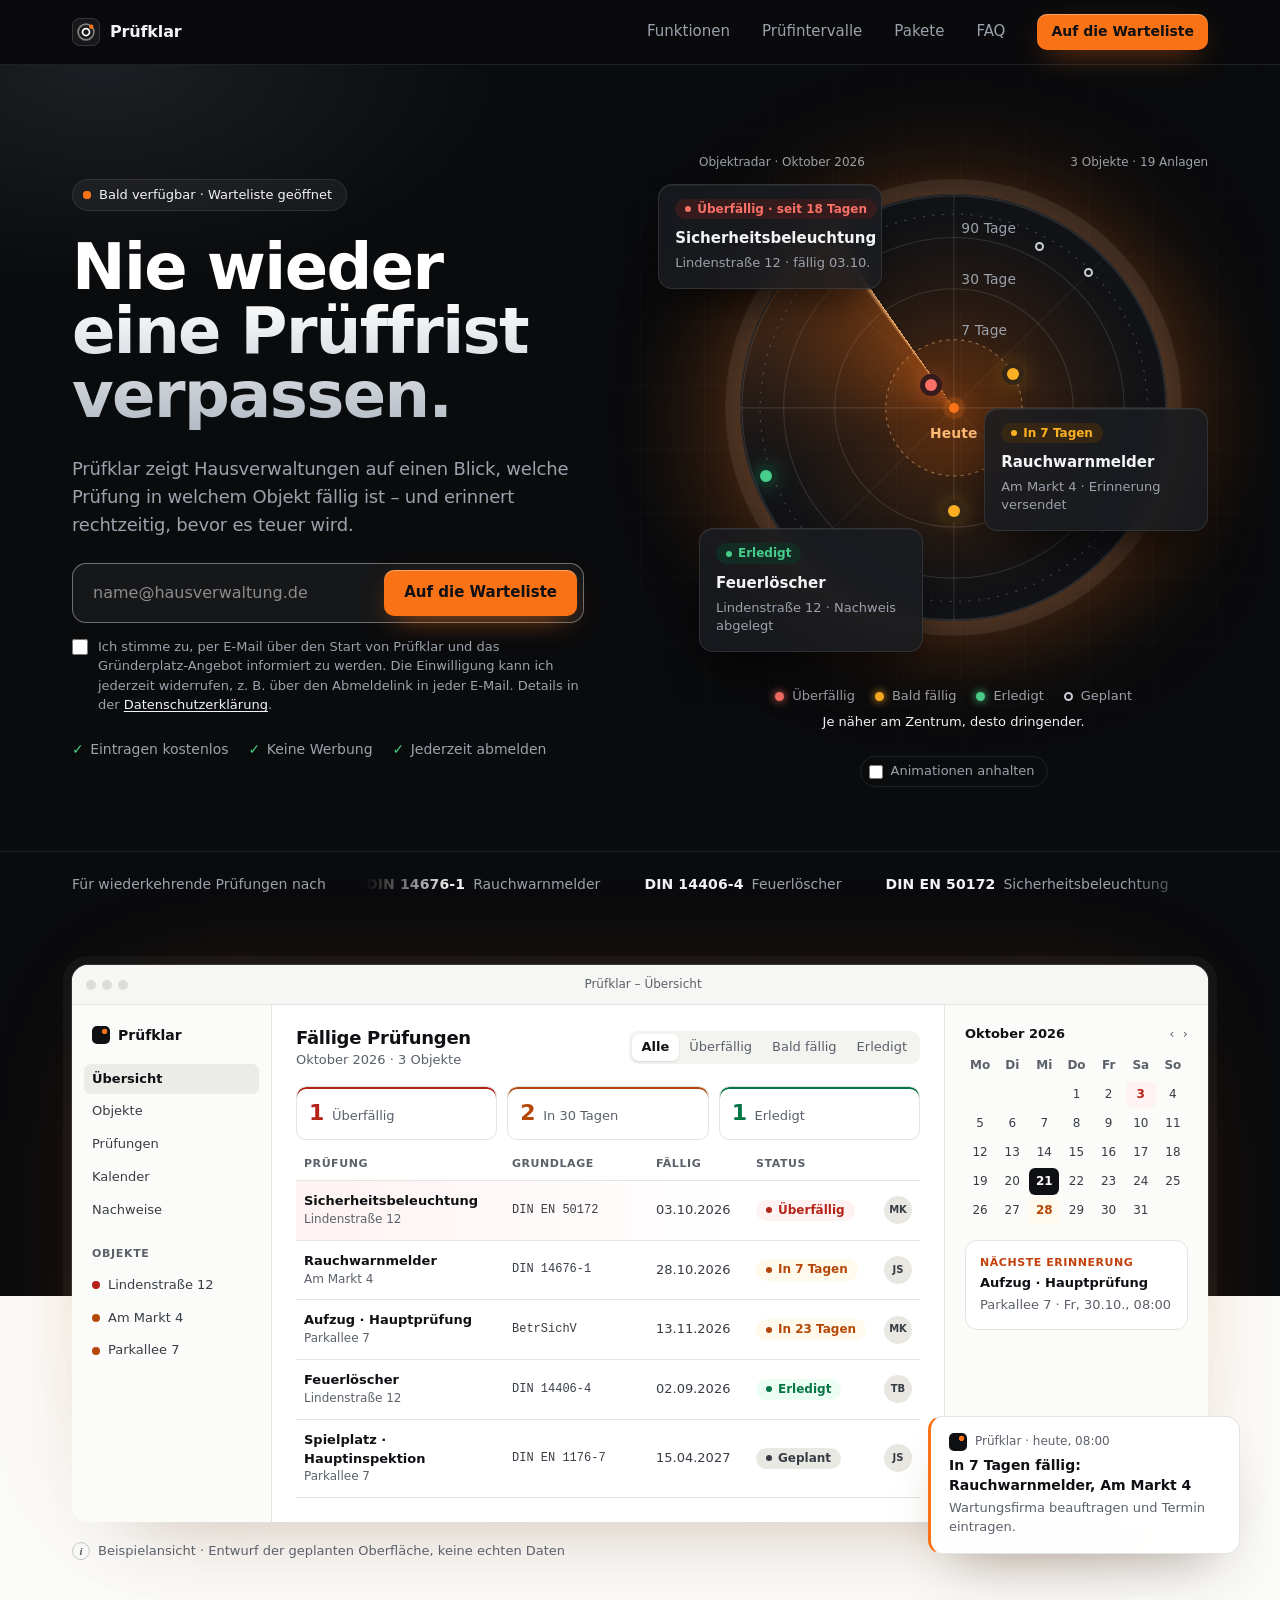
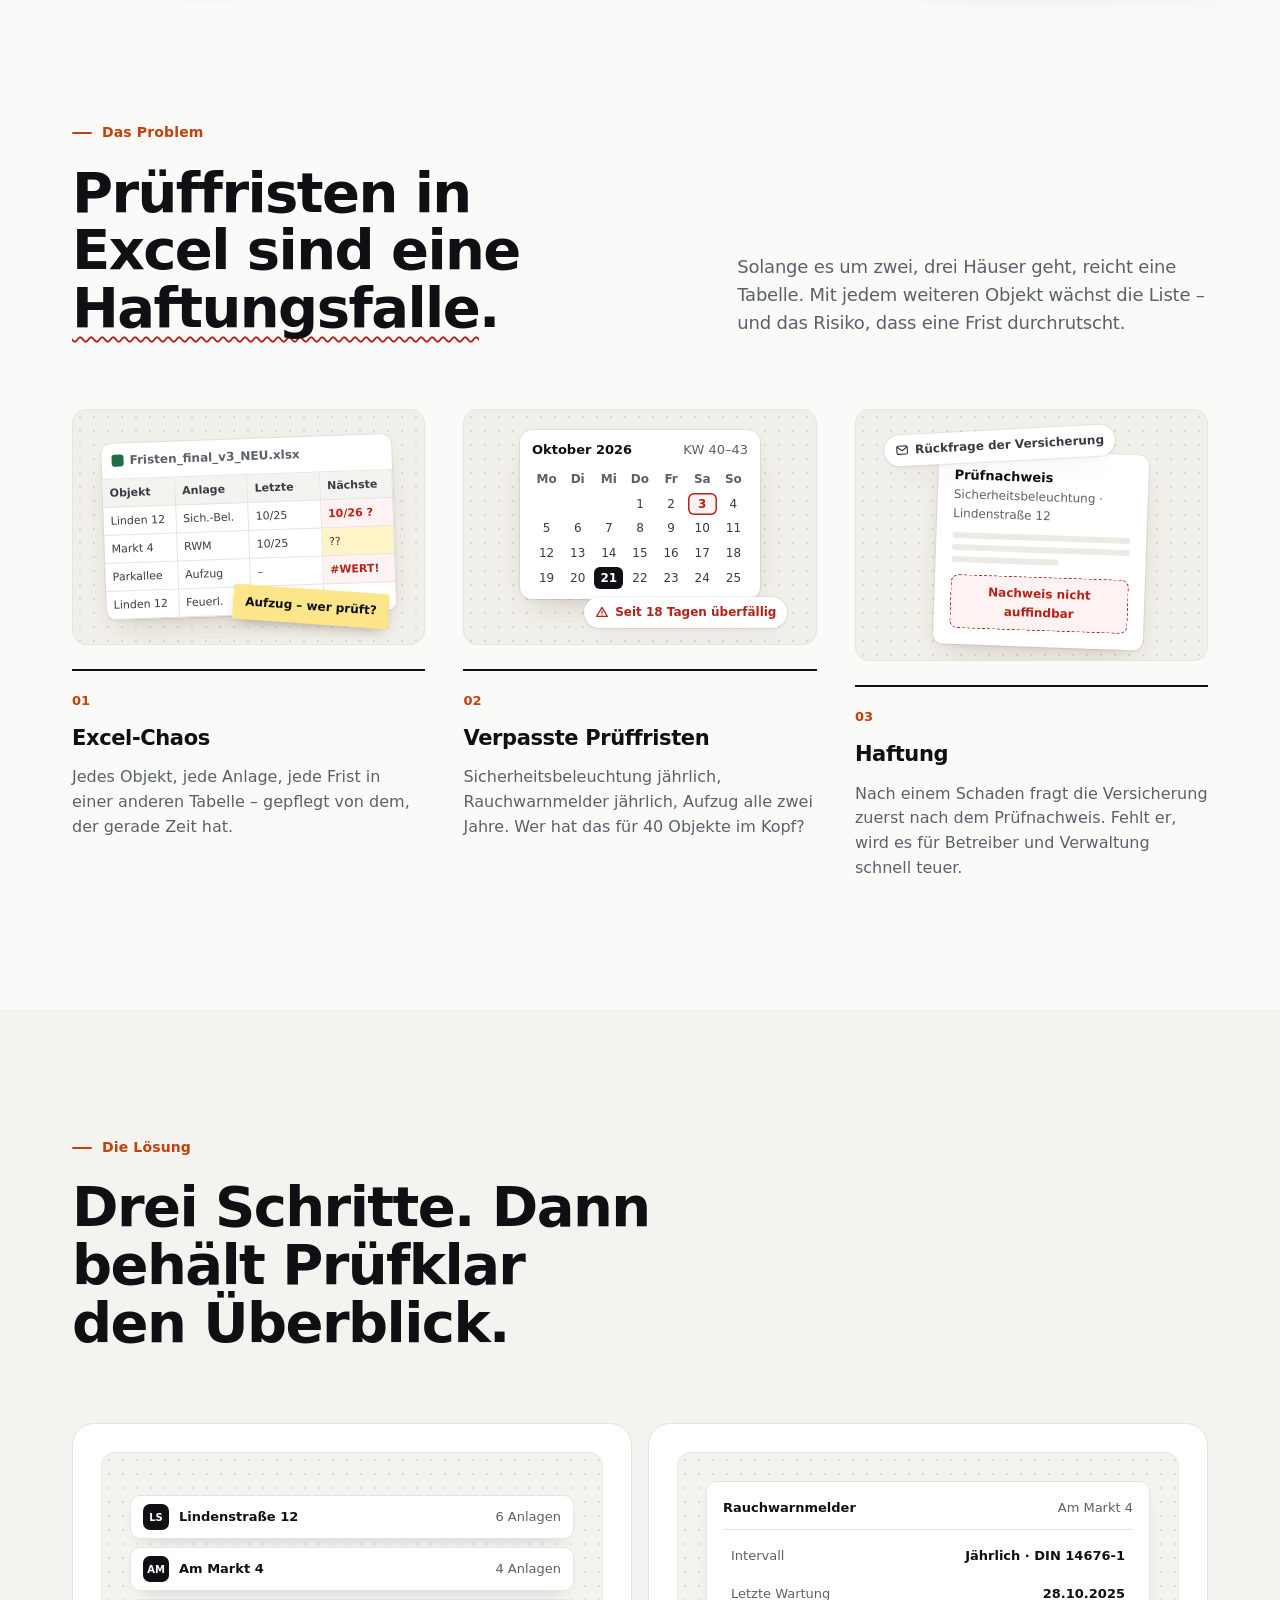
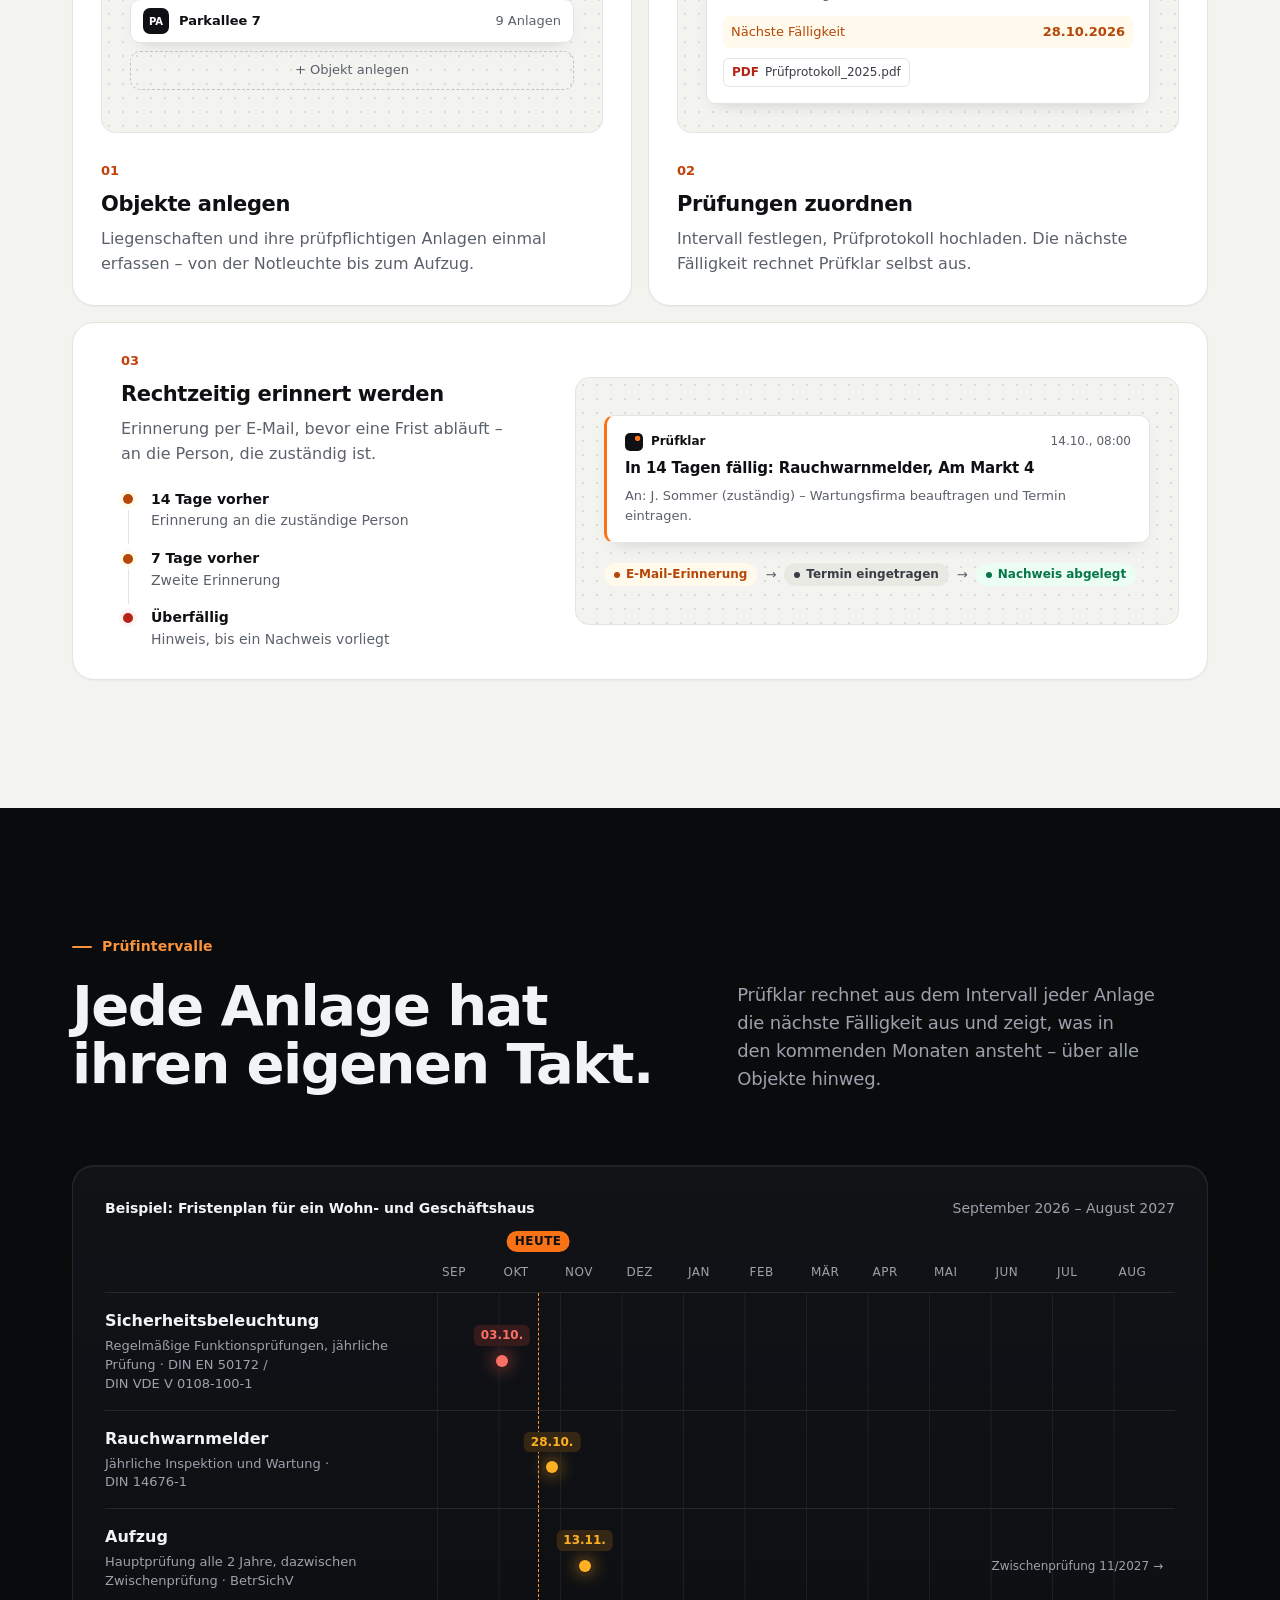
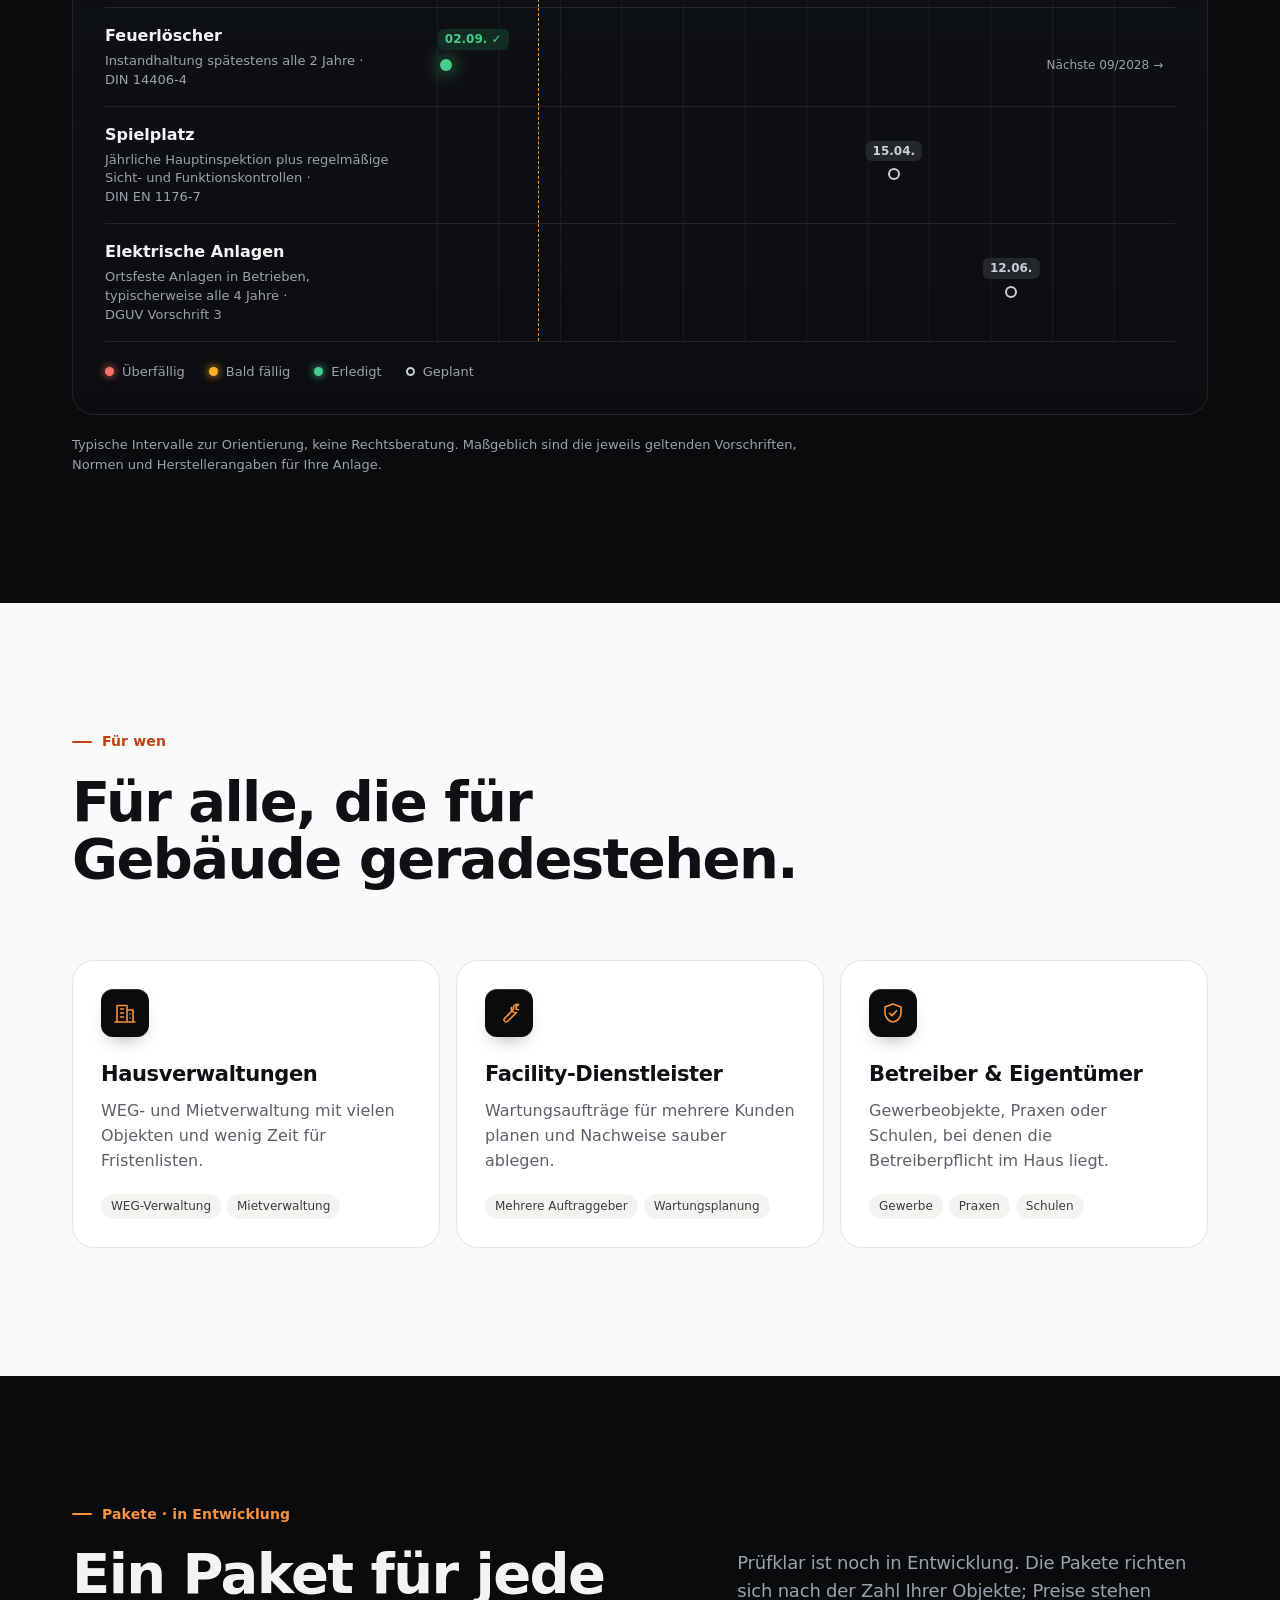
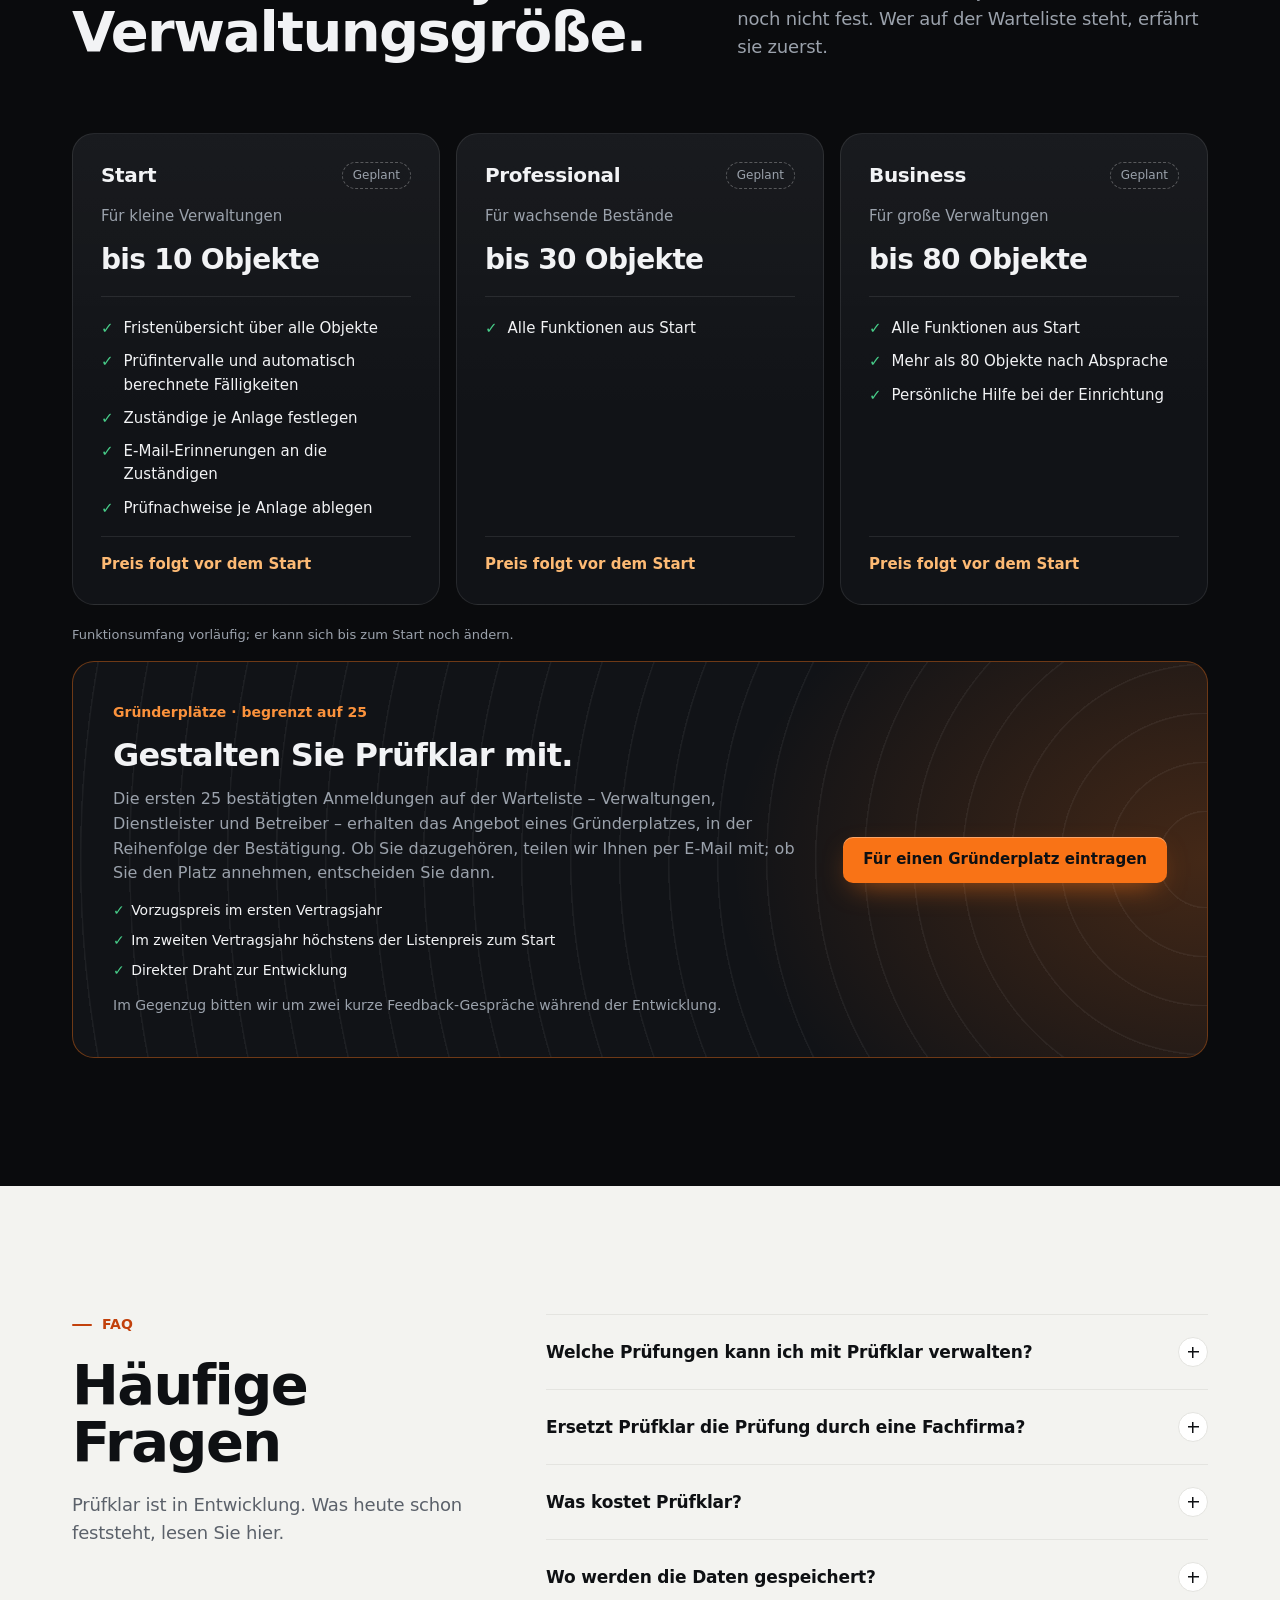
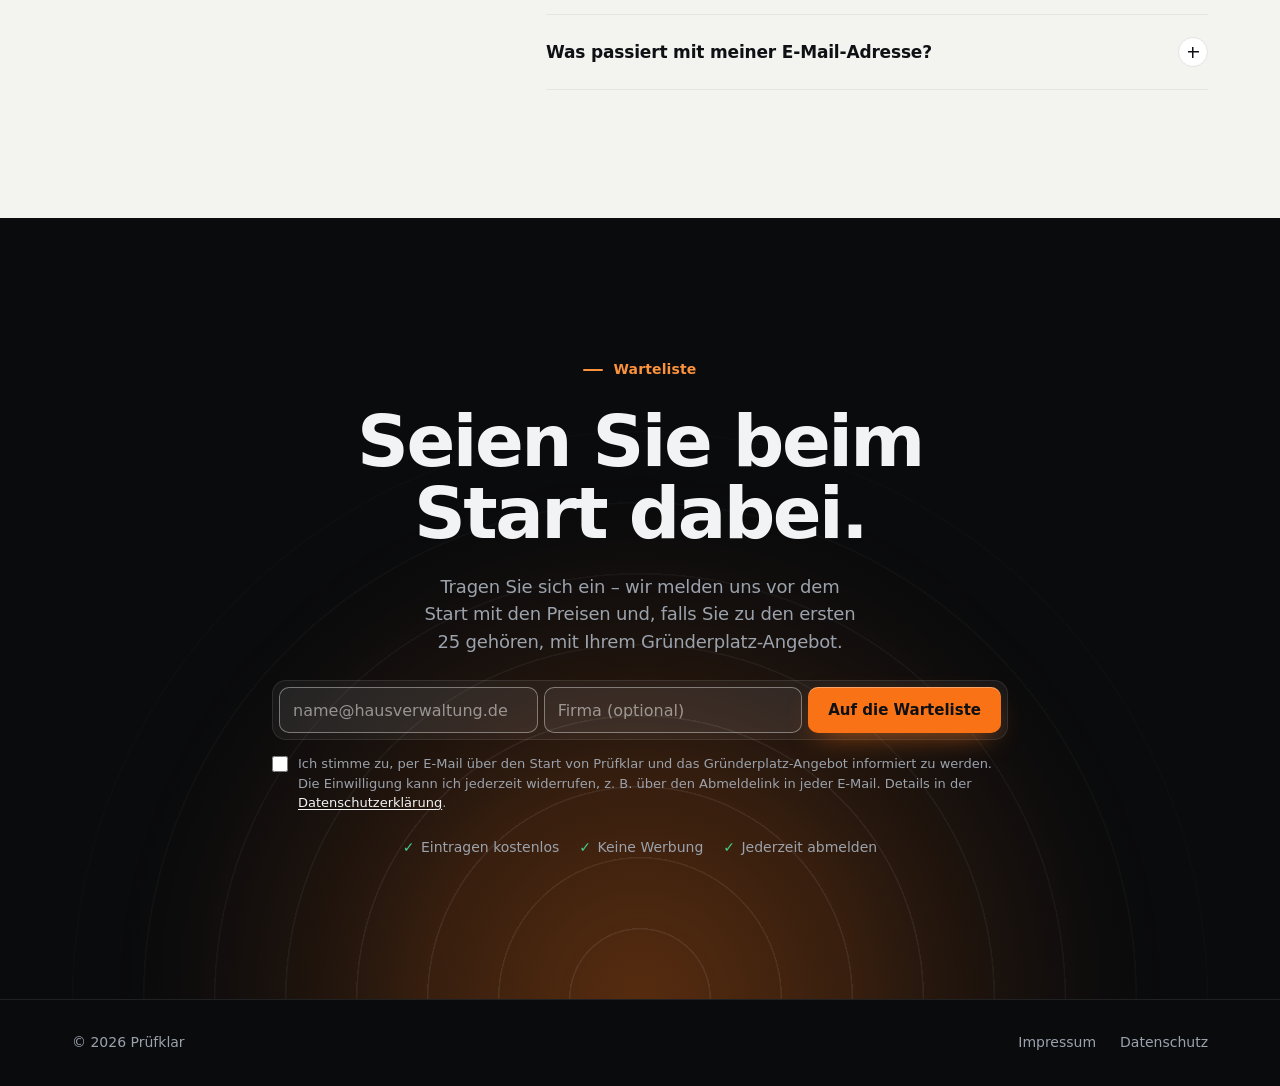
==== commit 2f1cfc63: "Add files via upload" ====
--- a/index.html
+++ b/index.html
@@ -3,9 +3,9 @@
 <head>
   <meta charset="utf-8">
   <meta name="viewport" content="width=device-width, initial-scale=1">
-  <title>Wartungsradar – Nie wieder eine Prüffrist verpassen</title>
-  <meta name="description" content="Wartungsradar zeigt Hausverwaltungen auf einen Blick, welche Prüfungen in welchem Objekt fällig sind, und erinnert rechtzeitig. Jetzt auf die Warteliste.">
-  <meta property="og:title" content="Wartungsradar – Nie wieder eine Prüffrist verpassen">
+  <title>Prüfklar – Nie wieder eine Prüffrist verpassen</title>
+  <meta name="description" content="Prüfklar zeigt Hausverwaltungen auf einen Blick, welche Prüfungen in welchem Objekt fällig sind, und erinnert rechtzeitig. Jetzt auf die Warteliste.">
+  <meta property="og:title" content="Prüfklar – Nie wieder eine Prüffrist verpassen">
   <meta property="og:description" content="Prüffristen für alle Objekte an einem Ort – mit Erinnerung, bevor es teuer wird.">
   <meta property="og:type" content="website">
   <meta name="theme-color" content="#0a0b0d">
@@ -18,14 +18,14 @@
 
   <header class="site-header">
     <div class="container site-header__inner">
-      <a class="logo" href="./" aria-label="Wartungsradar Startseite">
+      <a class="logo" href="./" aria-label="Prüfklar Startseite">
         <svg class="logo__mark" viewBox="0 0 32 32" aria-hidden="true">
           <rect x=".5" y=".5" width="31" height="31" rx="8" />
           <circle cx="16" cy="16" r="9" class="logo__ring" />
           <circle cx="16" cy="16" r="4" class="logo__core" />
           <circle cx="22" cy="10" r="2.5" class="logo__blip" />
         </svg>
-        Wartungsradar
+        Prüfklar
       </a>
       <nav class="site-nav" aria-label="Hauptnavigation">
         <a href="#funktionen">Funktionen</a>
@@ -44,7 +44,7 @@
         <div class="hero__copy">
           <p class="badge"><span class="badge__dot" aria-hidden="true"></span>Bald verfügbar · Warteliste geöffnet</p>
           <h1 id="hero-title">Nie wieder eine Prüffrist verpassen.</h1>
-          <p class="lead">Wartungsradar zeigt Hausverwaltungen auf einen Blick, welche Prüfung in welchem Objekt fällig ist – und erinnert rechtzeitig, bevor es teuer wird.</p>
+          <p class="lead">Prüfklar zeigt Hausverwaltungen auf einen Blick, welche Prüfung in welchem Objekt fällig ist – und erinnert rechtzeitig, bevor es teuer wird.</p>
 
           <form class="signup" action="https://397383a5.sibforms.com/serve/[base64]" method="post">
             <div class="signup__row">
@@ -54,7 +54,7 @@
             </div>
             <label class="consent">
               <input type="checkbox" name="OPT_IN" value="1" required>
-              <span>Ich stimme zu, per E-Mail über den Start von Wartungsradar und das Gründerplatz-Angebot informiert zu werden. Die Einwilligung kann ich jederzeit widerrufen, z.&nbsp;B. über den Abmeldelink in jeder E-Mail. Details in der <a href="datenschutz.html#warteliste">Datenschutzerklärung</a>.</span>
+              <span>Ich stimme zu, per E-Mail über den Start von Prüfklar und das Gründerplatz-Angebot informiert zu werden. Die Einwilligung kann ich jederzeit widerrufen, z.&nbsp;B. über den Abmeldelink in jeder E-Mail. Details in der <a href="datenschutz.html#warteliste">Datenschutzerklärung</a>.</span>
             </label>
             <input type="text" name="email_address_check" value="" hidden>
             <input type="hidden" name="locale" value="de">
@@ -126,7 +126,7 @@
     </section>
 
     <!-- Normen-Laufband -->
-    <section class="norms dark" aria-label="Regelwerke, auf die Wartungsradar ausgerichtet ist">
+    <section class="norms dark" aria-label="Regelwerke, auf die Prüfklar ausgerichtet ist">
       <div class="container norms__inner">
         <p class="norms__label">Für wiederkehrende Prüfungen nach</p>
         <div class="marquee">
@@ -159,10 +159,10 @@
       <div class="container">
         <figure class="app">
           <div class="app__frame" role="img" aria-label="Beispielansicht der geplanten Anwendung: Liste fälliger Prüfungen mit Status überfällig, bald fällig, erledigt und geplant, daneben ein Monatskalender für Oktober 2026 und eine E-Mail-Erinnerung: In 7 Tagen fällig, Rauchwarnmelder, Am Markt 4.">
-            <div class="app__bar"><span></span><span></span><span></span><em>Wartungsradar – Übersicht</em></div>
+            <div class="app__bar"><span></span><span></span><span></span><em>Prüfklar – Übersicht</em></div>
             <div class="app__body">
               <div class="app__side">
-                <b class="app__brand"><i class="brand-chip"></i>Wartungsradar</b>
+                <b class="app__brand"><i class="brand-chip"></i>Prüfklar</b>
                 <ul class="app__nav">
                   <li class="is-active">Übersicht</li>
                   <li>Objekte</li>
@@ -217,7 +217,7 @@
             </div>
           </div>
           <div class="toast" aria-hidden="true">
-            <span class="toast__from"><i class="brand-chip"></i>Wartungsradar · heute, 08:00</span>
+            <span class="toast__from"><i class="brand-chip"></i>Prüfklar · heute, 08:00</span>
             <strong>In 7 Tagen fällig: Rauchwarnmelder, Am Markt 4</strong>
             <span>Wartungsfirma beauftragen und Termin eintragen.</span>
           </div>
@@ -294,7 +294,7 @@
       <div class="container">
         <div class="section__head">
           <p class="eyebrow">Die Lösung</p>
-          <h2 id="solution-title">Drei Schritte. Dann behält Wartungsradar den Überblick.</h2>
+          <h2 id="solution-title">Drei Schritte. Dann behält Prüfklar den Überblick.</h2>
         </div>
         <ol class="bento">
           <li class="tile reveal">
@@ -323,7 +323,7 @@
             <div class="tile__text">
               <span class="tile__num" aria-hidden="true">02</span>
               <h3>Prüfungen zuordnen</h3>
-              <p>Intervall festlegen, Prüfprotokoll hochladen. Die nächste Fälligkeit rechnet Wartungsradar selbst aus.</p>
+              <p>Intervall festlegen, Prüfprotokoll hochladen. Die nächste Fälligkeit rechnet Prüfklar selbst aus.</p>
             </div>
           </li>
           <li class="tile tile--wide reveal">
@@ -339,7 +339,7 @@
             </div>
             <div class="stage" aria-hidden="true">
               <div class="mini mail">
-                <div class="mail__from"><i class="brand-chip"></i><b>Wartungsradar</b><span>14.10., 08:00</span></div>
+                <div class="mail__from"><i class="brand-chip"></i><b>Prüfklar</b><span>14.10., 08:00</span></div>
                 <b class="mail__subj">In 14 Tagen fällig: Rauchwarnmelder, Am Markt 4</b>
                 <p>An: J. Sommer (zuständig) – Wartungsfirma beauftragen und Termin eintragen.</p>
               </div>
@@ -360,7 +360,7 @@
         <div class="section__head section__head--split">
           <p class="eyebrow">Prüfintervalle</p>
           <h2 id="fristen-title">Jede Anlage hat ihren eigenen Takt.</h2>
-          <p class="lead">Wartungsradar rechnet aus dem Intervall jeder Anlage die nächste Fälligkeit aus und zeigt, was in den kommenden Monaten ansteht – über alle Objekte hinweg.</p>
+          <p class="lead">Prüfklar rechnet aus dem Intervall jeder Anlage die nächste Fälligkeit aus und zeigt, was in den kommenden Monaten ansteht – über alle Objekte hinweg.</p>
         </div>
         <figure class="tl">
           <figcaption class="tl__cap"><strong>Beispiel: Fristenplan für ein Wohn- und Geschäftshaus</strong><span>September 2026 – August 2027</span></figcaption>
@@ -465,7 +465,7 @@
         <div class="section__head section__head--split">
           <p class="eyebrow">Pakete · in Entwicklung</p>
           <h2 id="pakete-title">Ein Paket für jede Verwaltungsgröße.</h2>
-          <p class="lead">Wartungsradar ist noch in Entwicklung. Die Pakete richten sich nach der Zahl Ihrer Objekte; Preise stehen noch nicht fest. Wer auf der Warteliste steht, erfährt sie zuerst.</p>
+          <p class="lead">Prüfklar ist noch in Entwicklung. Die Pakete richten sich nach der Zahl Ihrer Objekte; Preise stehen noch nicht fest. Wer auf der Warteliste steht, erfährt sie zuerst.</p>
         </div>
 
         <ul class="plans" role="list">
@@ -508,7 +508,7 @@
         <aside class="founder reveal" aria-labelledby="founder-title">
           <div class="founder__copy">
             <p class="founder__kicker">Gründerplätze · begrenzt auf 25</p>
-            <h3 id="founder-title">Gestalten Sie Wartungsradar mit.</h3>
+            <h3 id="founder-title">Gestalten Sie Prüfklar mit.</h3>
             <p>Die ersten 25 bestätigten Anmeldungen auf der Warteliste – Verwaltungen, Dienstleister und Betreiber – erhalten das Angebot eines Gründerplatzes, in der Reihenfolge der Bestätigung. Ob Sie dazugehören, teilen wir Ihnen per E-Mail mit; ob Sie den Platz annehmen, entscheiden Sie dann.</p>
             <ul class="chips" role="list" aria-label="Das erhalten Gründerplätze">
               <li>Vorzugspreis im ersten Vertragsjahr</li>
@@ -528,19 +528,19 @@
         <div class="section__head">
           <p class="eyebrow">FAQ</p>
           <h2 id="faq-title">Häufige Fragen</h2>
-          <p class="lead">Wartungsradar ist in Entwicklung. Was heute schon feststeht, lesen Sie hier.</p>
+          <p class="lead">Prüfklar ist in Entwicklung. Was heute schon feststeht, lesen Sie hier.</p>
         </div>
         <div class="faq">
           <details>
-            <summary>Welche Prüfungen kann ich mit Wartungsradar verwalten?</summary>
+            <summary>Welche Prüfungen kann ich mit Prüfklar verwalten?</summary>
             <p>Jede wiederkehrende Prüfung mit festem Intervall – zum Beispiel Sicherheitsbeleuchtung, Rauchwarnmelder, Feuerlöscher, Aufzüge, Spielplätze oder elektrische Anlagen.</p>
           </details>
           <details>
-            <summary>Ersetzt Wartungsradar die Prüfung durch eine Fachfirma?</summary>
-            <p>Nein. Wartungsradar organisiert Fristen, Zuständigkeiten und Nachweise. Die Prüfungen selbst führen weiterhin befähigte Personen, Fachfirmen oder Prüfstellen durch.</p>
+            <summary>Ersetzt Prüfklar die Prüfung durch eine Fachfirma?</summary>
+            <p>Nein. Prüfklar organisiert Fristen, Zuständigkeiten und Nachweise. Die Prüfungen selbst führen weiterhin befähigte Personen, Fachfirmen oder Prüfstellen durch.</p>
           </details>
           <details>
-            <summary>Was kostet Wartungsradar?</summary>
+            <summary>Was kostet Prüfklar?</summary>
             <p>Die Preise stehen noch nicht fest. Geplant sind drei <a href="#pakete">Pakete</a> nach Anzahl Ihrer Objekte. Wer auf der Warteliste steht, erfährt die Preise zuerst; die ersten 25 bestätigten Anmeldungen erhalten das Angebot eines Gründerplatzes.</p>
           </details>
           <details>
@@ -549,7 +549,7 @@
           </details>
           <details>
             <summary>Was passiert mit meiner E-Mail-Adresse?</summary>
-            <p>Wir nutzen sie nur, um Sie über den Start von Wartungsradar und das Gründerplatz-Angebot zu informieren. Abmelden können Sie sich jederzeit über den Link in jeder E-Mail.</p>
+            <p>Wir nutzen sie nur, um Sie über den Start von Prüfklar und das Gründerplatz-Angebot zu informieren. Abmelden können Sie sich jederzeit über den Link in jeder E-Mail.</p>
           </details>
         </div>
       </div>
@@ -572,7 +572,7 @@
           </div>
           <label class="consent">
             <input type="checkbox" name="OPT_IN" value="1" required>
-            <span>Ich stimme zu, per E-Mail über den Start von Wartungsradar und das Gründerplatz-Angebot informiert zu werden. Die Einwilligung kann ich jederzeit widerrufen, z.&nbsp;B. über den Abmeldelink in jeder E-Mail. Details in der <a href="datenschutz.html#warteliste">Datenschutzerklärung</a>.</span>
+            <span>Ich stimme zu, per E-Mail über den Start von Prüfklar und das Gründerplatz-Angebot informiert zu werden. Die Einwilligung kann ich jederzeit widerrufen, z.&nbsp;B. über den Abmeldelink in jeder E-Mail. Details in der <a href="datenschutz.html#warteliste">Datenschutzerklärung</a>.</span>
           </label>
           <input type="text" name="email_address_check" value="" hidden>
           <input type="hidden" name="locale" value="de">
@@ -591,7 +591,7 @@
 
   <footer class="site-footer">
     <div class="container site-footer__inner">
-      <span>© 2026 Wartungsradar</span>
+      <span>© 2026 Prüfklar</span>
       <nav aria-label="Rechtliches">
         <a href="impressum.html">Impressum</a>
         <a href="datenschutz.html">Datenschutz</a>
--- a/style.css
+++ b/style.css
@@ -1,4 +1,4 @@
-/* Wartungsradar – Landingpage (finale Fassung)
+/* Prüfklar – Landingpage (finale Fassung)
    Basis "Bold Product": dunkler Produkt-Hero mit Radar als Datenmodell (Zentrum = heute,
    Ringe = 7 / 30 / 90 Tage), helle Lese-Sektionen, dunkle Kontrast-Sektionen.
    Maße nach Linear/Attio: H1 64px / 1.0 / -0.025em, Sektionen 128px. Kein JavaScript. */
--- a/pricing.css
+++ b/pricing.css
@@ -1,4 +1,4 @@
-/* Wartungsradar – Abschnitt "Pakete" (in Entwicklung, bewusst ohne Preise)
+/* Prüfklar – Abschnitt "Pakete" (in Entwicklung, bewusst ohne Preise)
    Wird nach style.css geladen und nutzt dessen Tokens. */
 
 .plans { display: grid; grid-template-columns: repeat(3, minmax(0, 1fr)); gap: 1rem; margin: 0; padding: 0; list-style: none; }
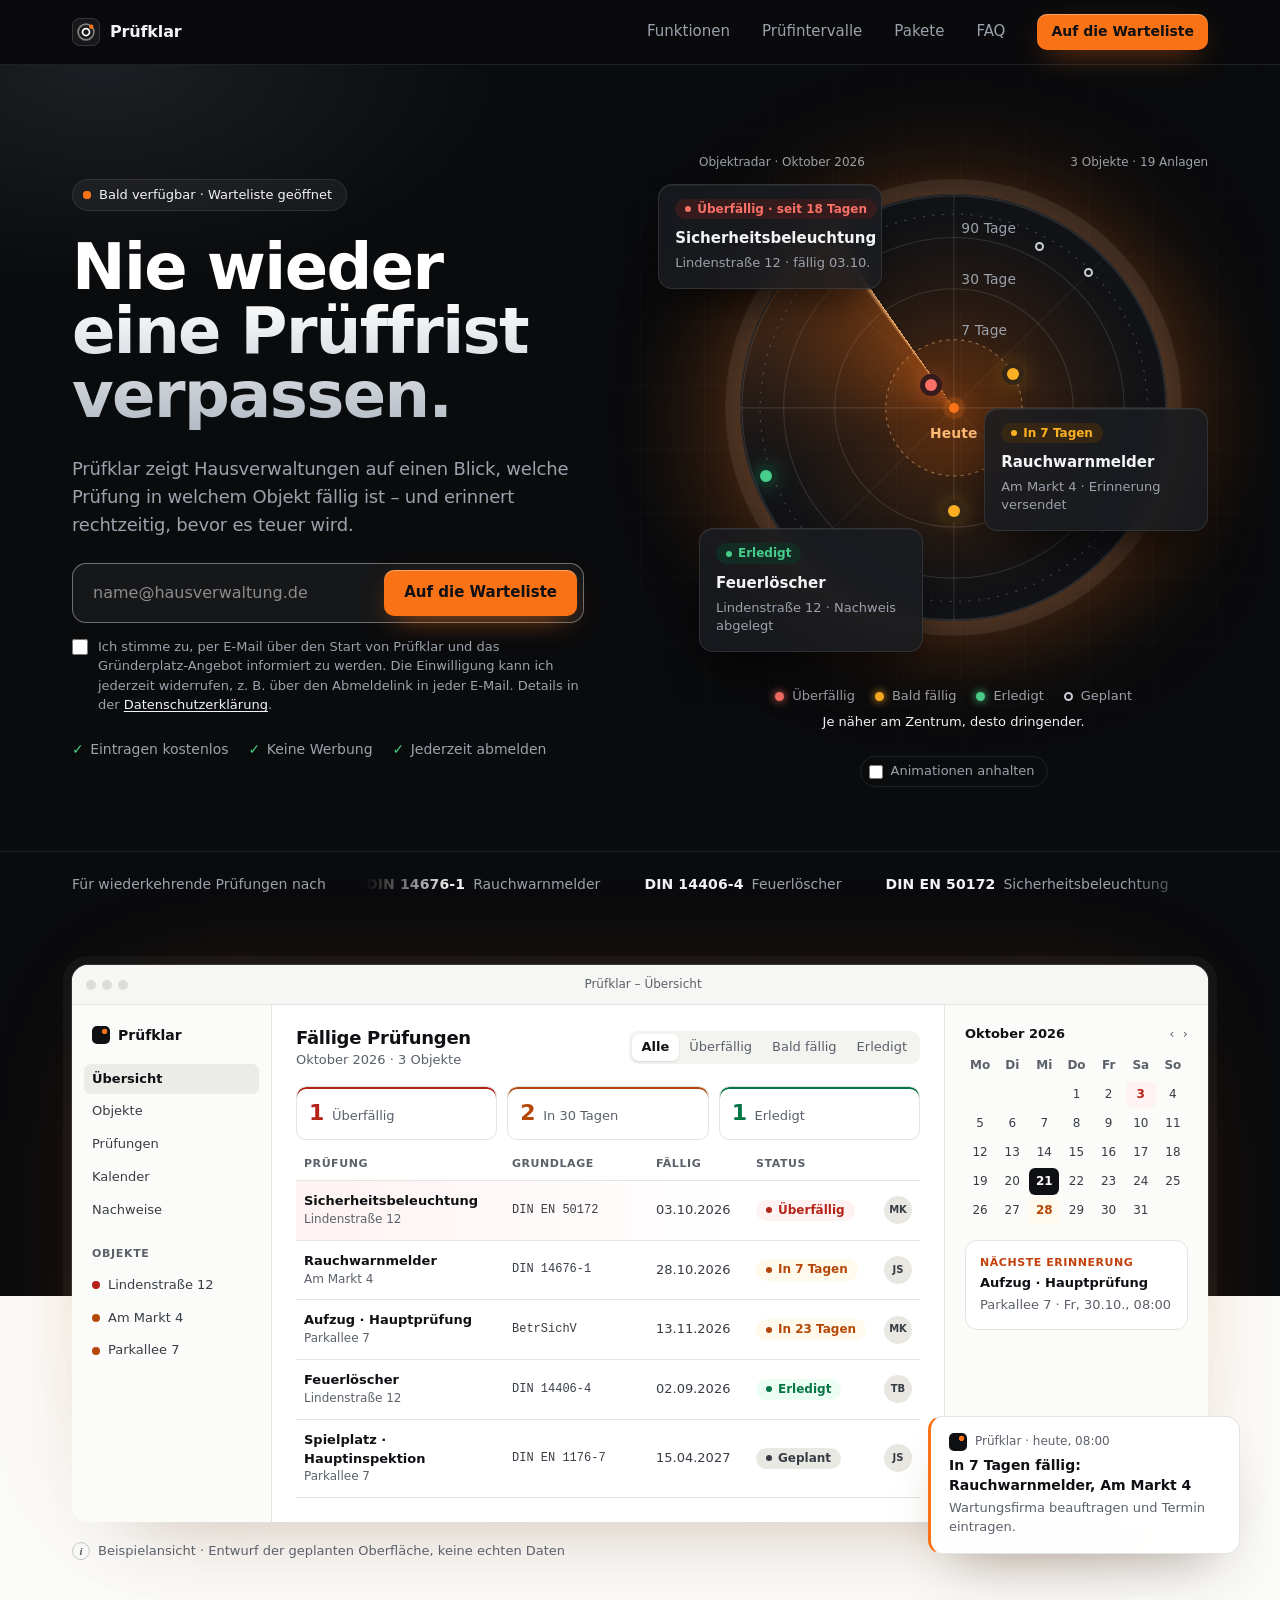
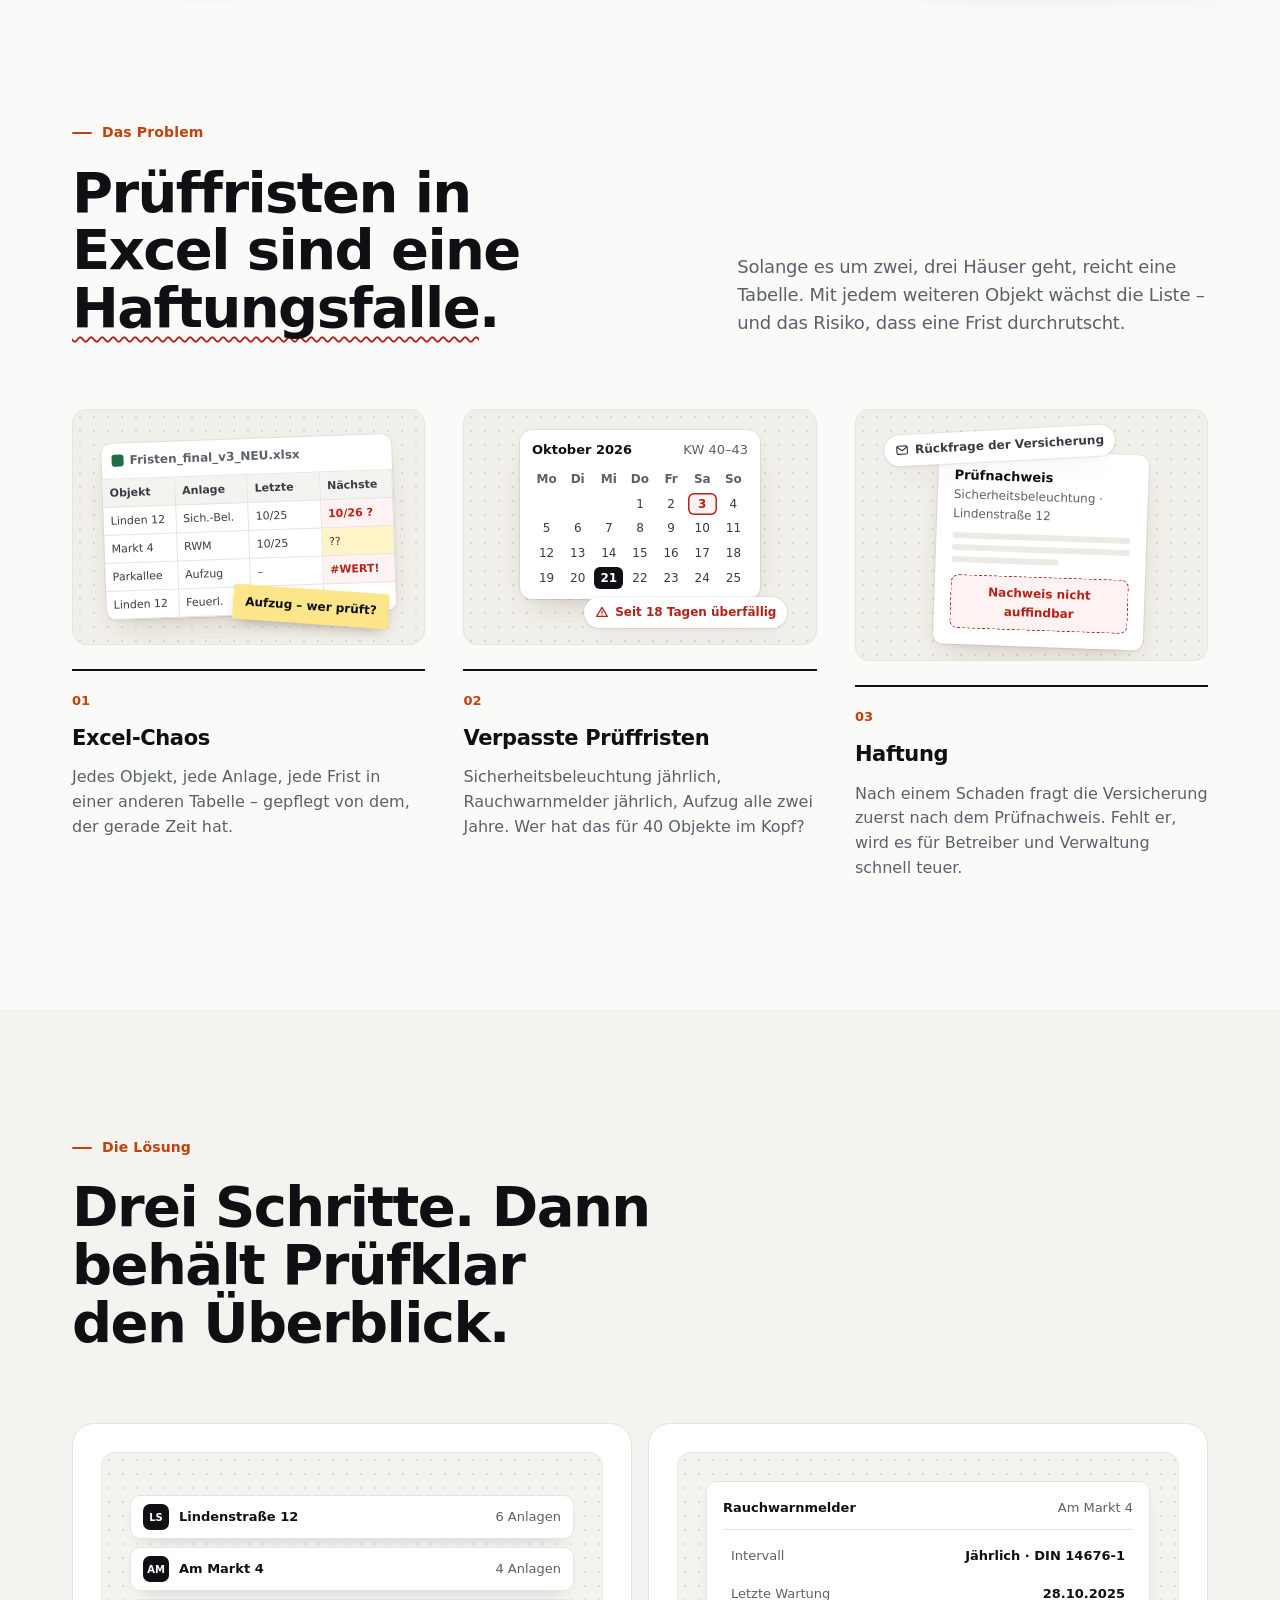
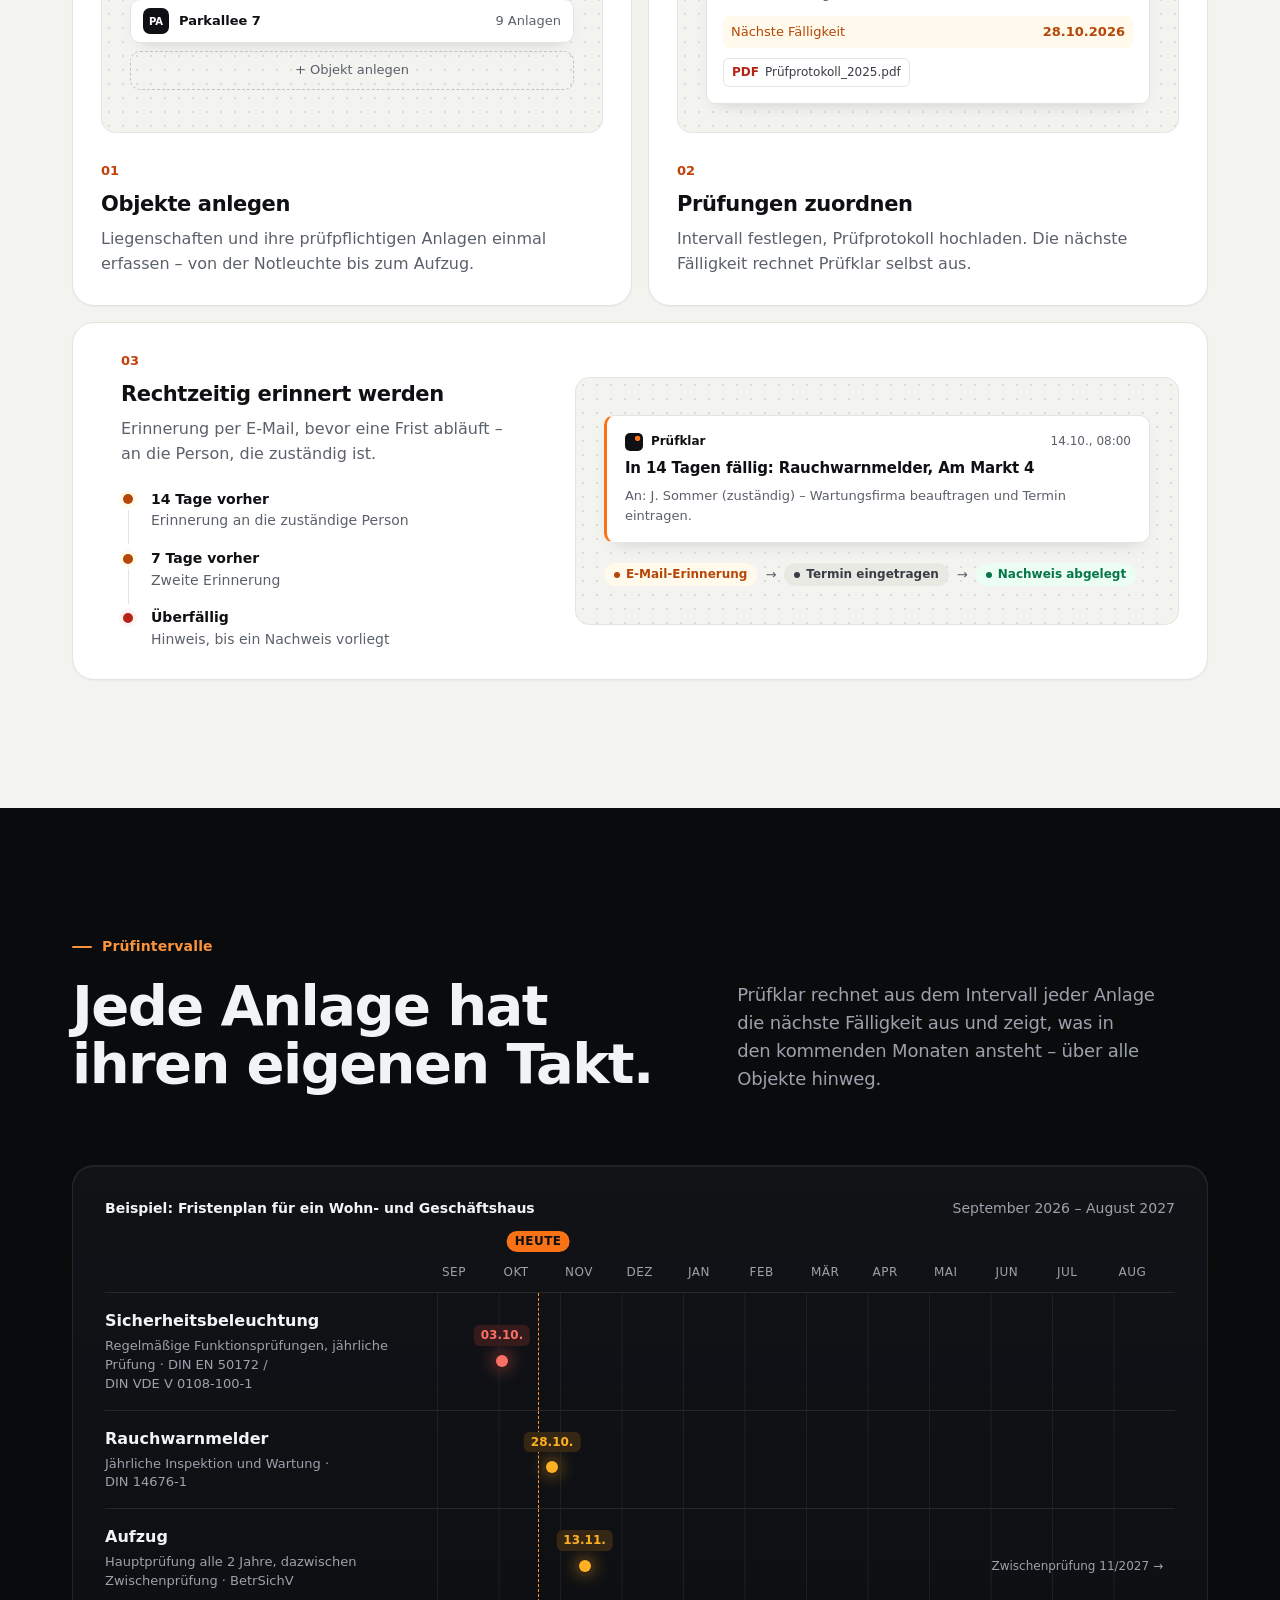
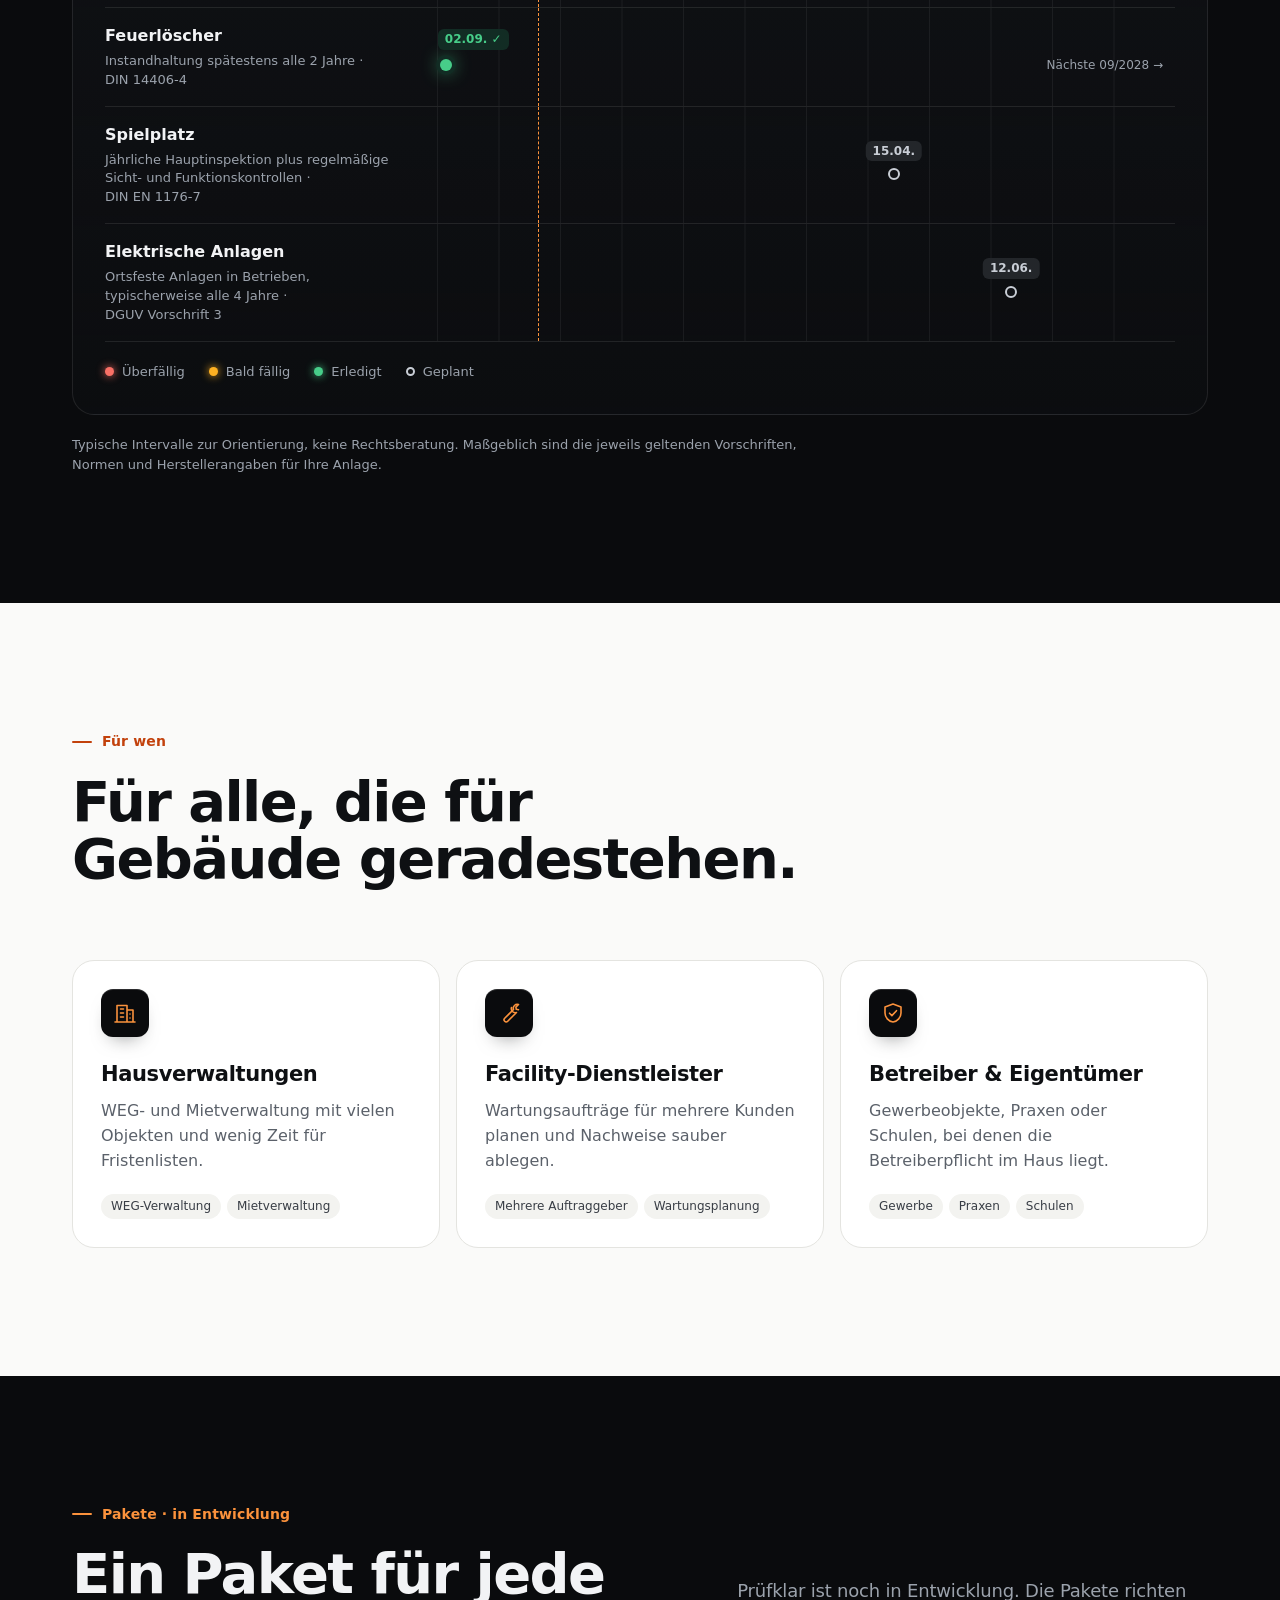
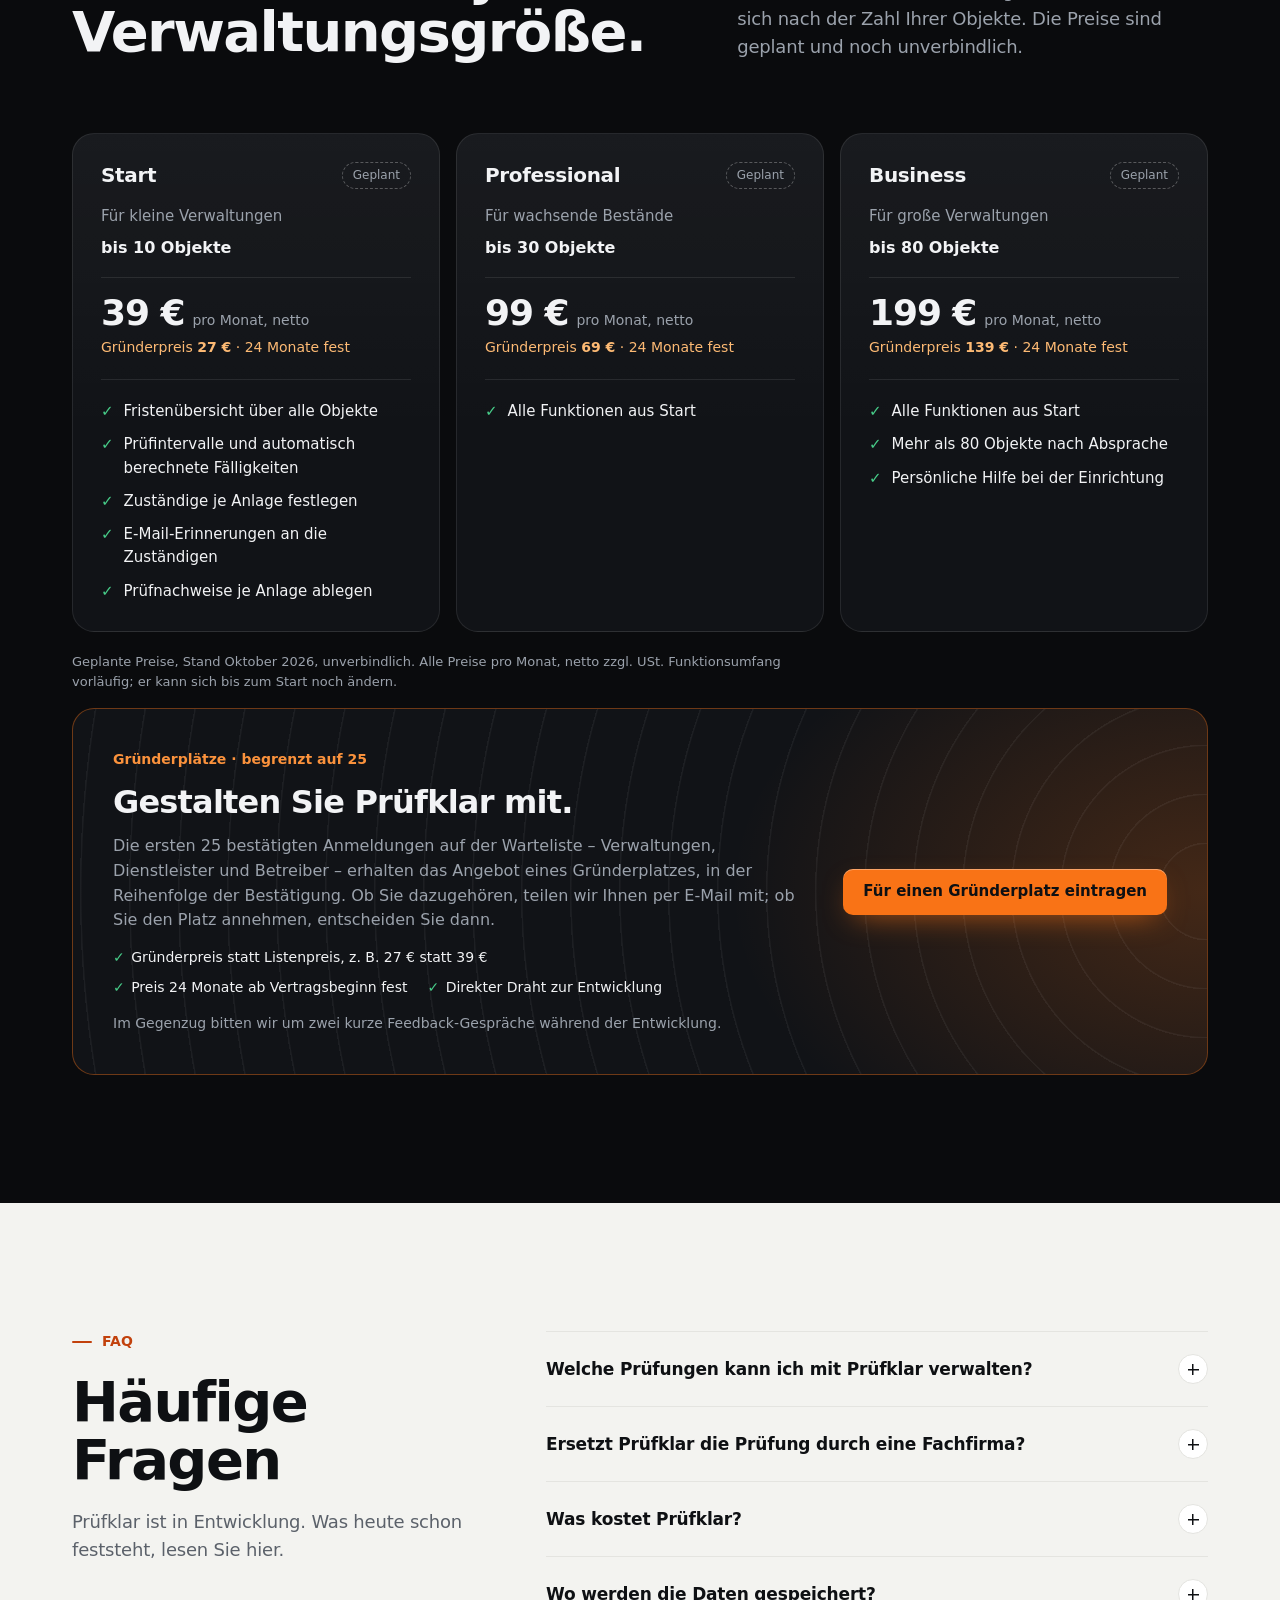
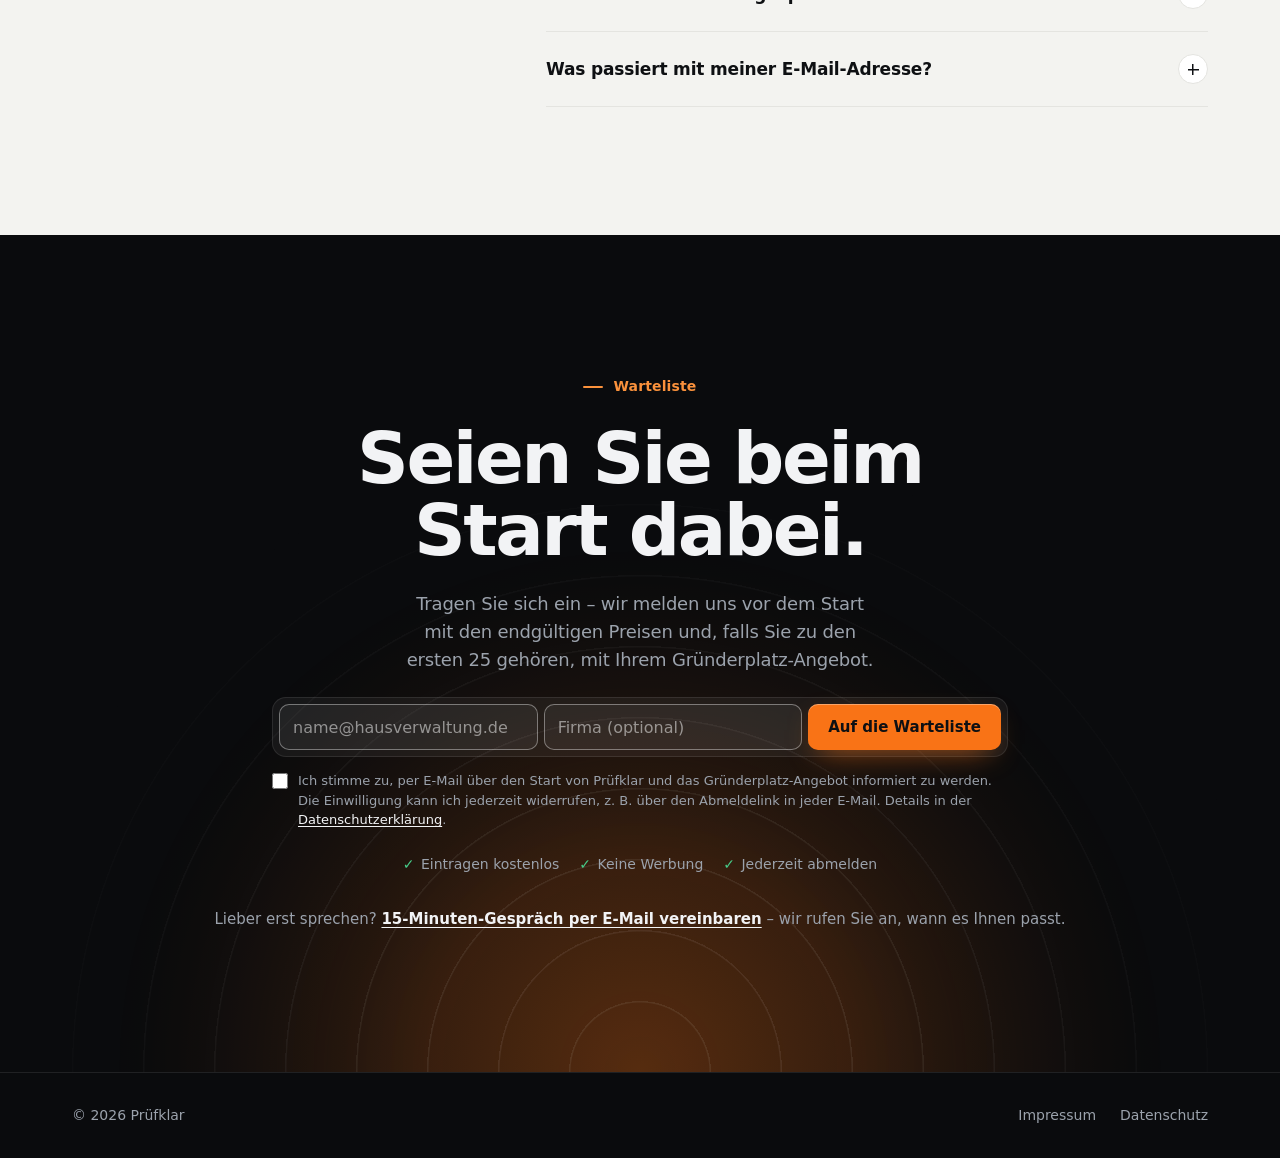
==== commit a1e050c1: "feat: geplante Preise, LinkedIn-Vorschaubild, Gesprächs-Link und Sitemap - Paketkarten mit geplanten" ====
--- a/index.html
+++ b/index.html
@@ -8,6 +8,15 @@
   <meta property="og:title" content="Prüfklar – Nie wieder eine Prüffrist verpassen">
   <meta property="og:description" content="Prüffristen für alle Objekte an einem Ort – mit Erinnerung, bevor es teuer wird.">
   <meta property="og:type" content="website">
+  <meta property="og:url" content="https://zipzap1.github.io/pruefklar/">
+  <meta property="og:site_name" content="Prüfklar">
+  <meta property="og:locale" content="de_DE">
+  <meta property="og:image" content="https://zipzap1.github.io/pruefklar/og-image.png">
+  <meta property="og:image:width" content="1200">
+  <meta property="og:image:height" content="627">
+  <meta property="og:image:alt" content="Prüfklar – Nie wieder eine Prüffrist verpassen. Radar-Ansicht mit einer überfälligen Prüfung der Sicherheitsbeleuchtung und einem Rauchwarnmelder, der in 7 Tagen fällig ist.">
+  <meta name="twitter:card" content="summary_large_image">
+  <link rel="canonical" href="https://zipzap1.github.io/pruefklar/">
   <meta name="theme-color" content="#0a0b0d">
   <link rel="icon" href="data:image/svg+xml,%3Csvg xmlns='http://www.w3.org/2000/svg' viewBox='0 0 32 32'%3E%3Crect width='32' height='32' rx='8' fill='%230E1013'/%3E%3Ccircle cx='16' cy='16' r='9' fill='none' stroke='%23fff' stroke-width='2' opacity='.5'/%3E%3Ccircle cx='16' cy='16' r='4' fill='none' stroke='%23fff' stroke-width='2'/%3E%3Ccircle cx='22' cy='10' r='2.5' fill='%23F97316'/%3E%3C/svg%3E">
   <link rel="stylesheet" href="style.css">
@@ -459,13 +468,13 @@
       </div>
     </section>
 
-    <!-- 6. Pakete: in Entwicklung, bewusst ohne Preise -->
+    <!-- 6. Pakete: geplante Preise, unverbindlich -->
     <section class="section dark" id="pakete" aria-labelledby="pakete-title">
       <div class="container">
         <div class="section__head section__head--split">
           <p class="eyebrow">Pakete · in Entwicklung</p>
           <h2 id="pakete-title">Ein Paket für jede Verwaltungsgröße.</h2>
-          <p class="lead">Prüfklar ist noch in Entwicklung. Die Pakete richten sich nach der Zahl Ihrer Objekte; Preise stehen noch nicht fest. Wer auf der Warteliste steht, erfährt sie zuerst.</p>
+          <p class="lead">Prüfklar ist noch in Entwicklung. Die Pakete richten sich nach der Zahl Ihrer Objekte. Die Preise sind geplant und noch unverbindlich.</p>
         </div>
 
         <ul class="plans" role="list">
@@ -473,6 +482,10 @@
             <div class="plan__top"><h3>Start</h3><span class="plan__status">Geplant</span></div>
             <p class="plan__fit">Für kleine Verwaltungen</p>
             <p class="plan__scope">bis&nbsp;10&nbsp;Objekte</p>
+            <div class="plan__price">
+              <p class="plan__amount"><strong>39&nbsp;€</strong> pro Monat, netto</p>
+              <p class="plan__founder">Gründerpreis <strong>27&nbsp;€</strong> · 24&nbsp;Monate fest</p>
+            </div>
             <ul class="plan__list" role="list">
               <li>Fristenübersicht über alle Objekte</li>
               <li>Prüfintervalle und automatisch berechnete Fälligkeiten</li>
@@ -480,30 +493,35 @@
               <li>E-Mail-Erinnerungen an die Zuständigen</li>
               <li>Prüfnachweise je Anlage ablegen</li>
             </ul>
-            <p class="plan__price">Preis folgt vor dem Start</p>
           </li>
           <li class="plan reveal">
             <div class="plan__top"><h3>Professional</h3><span class="plan__status">Geplant</span></div>
             <p class="plan__fit">Für wachsende Bestände</p>
             <p class="plan__scope">bis&nbsp;30&nbsp;Objekte</p>
+            <div class="plan__price">
+              <p class="plan__amount"><strong>99&nbsp;€</strong> pro Monat, netto</p>
+              <p class="plan__founder">Gründerpreis <strong>69&nbsp;€</strong> · 24&nbsp;Monate fest</p>
+            </div>
             <ul class="plan__list" role="list">
               <li>Alle Funktionen aus Start</li>
             </ul>
-            <p class="plan__price">Preis folgt vor dem Start</p>
           </li>
           <li class="plan reveal">
             <div class="plan__top"><h3>Business</h3><span class="plan__status">Geplant</span></div>
             <p class="plan__fit">Für große Verwaltungen</p>
             <p class="plan__scope">bis&nbsp;80&nbsp;Objekte</p>
+            <div class="plan__price">
+              <p class="plan__amount"><strong>199&nbsp;€</strong> pro Monat, netto</p>
+              <p class="plan__founder">Gründerpreis <strong>139&nbsp;€</strong> · 24&nbsp;Monate fest</p>
+            </div>
             <ul class="plan__list" role="list">
               <li>Alle Funktionen aus Start</li>
               <li>Mehr als 80 Objekte nach Absprache</li>
               <li>Persönliche Hilfe bei der Einrichtung</li>
             </ul>
-            <p class="plan__price">Preis folgt vor dem Start</p>
           </li>
         </ul>
-        <p class="footnote">Funktionsumfang vorläufig; er kann sich bis zum Start noch ändern.</p>
+        <p class="footnote">Geplante Preise, Stand Oktober 2026, unverbindlich. Alle Preise pro Monat, netto zzgl. USt. Funktionsumfang vorläufig; er kann sich bis zum Start noch ändern.</p>
 
         <aside class="founder reveal" aria-labelledby="founder-title">
           <div class="founder__copy">
@@ -511,8 +529,8 @@
             <h3 id="founder-title">Gestalten Sie Prüfklar mit.</h3>
             <p>Die ersten 25 bestätigten Anmeldungen auf der Warteliste – Verwaltungen, Dienstleister und Betreiber – erhalten das Angebot eines Gründerplatzes, in der Reihenfolge der Bestätigung. Ob Sie dazugehören, teilen wir Ihnen per E-Mail mit; ob Sie den Platz annehmen, entscheiden Sie dann.</p>
             <ul class="chips" role="list" aria-label="Das erhalten Gründerplätze">
-              <li>Vorzugspreis im ersten Vertragsjahr</li>
-              <li>Im zweiten Vertragsjahr höchstens der Listenpreis zum Start</li>
+              <li>Gründerpreis statt Listenpreis, z.&nbsp;B. 27&nbsp;€ statt 39&nbsp;€</li>
+              <li>Preis 24 Monate ab Vertragsbeginn fest</li>
               <li>Direkter Draht zur Entwicklung</li>
             </ul>
             <p class="founder__deal">Im Gegenzug bitten wir um zwei kurze Feedback-Gespräche während der Entwicklung.</p>
@@ -541,7 +559,7 @@
           </details>
           <details>
             <summary>Was kostet Prüfklar?</summary>
-            <p>Die Preise stehen noch nicht fest. Geplant sind drei <a href="#pakete">Pakete</a> nach Anzahl Ihrer Objekte. Wer auf der Warteliste steht, erfährt die Preise zuerst; die ersten 25 bestätigten Anmeldungen erhalten das Angebot eines Gründerplatzes.</p>
+            <p>Geplant sind drei <a href="#pakete">Pakete</a> nach Anzahl Ihrer Objekte: Start bis 10 Objekte für 39&nbsp;€, Professional bis 30 Objekte für 99&nbsp;€ und Business bis 80 Objekte für 199&nbsp;€ im Monat, jeweils netto zzgl. USt. Die ersten 25 bestätigten Anmeldungen erhalten das Angebot eines Gründerplatzes zu 27, 69 bzw. 139&nbsp;€ im Monat, festgeschrieben für 24 Monate ab Vertragsbeginn; danach gilt der reguläre Listenpreis. Alle Preise sind geplant und noch unverbindlich.</p>
           </details>
           <details>
             <summary>Wo werden die Daten gespeichert?</summary>
@@ -560,7 +578,7 @@
       <div class="container cta__inner">
         <p class="eyebrow">Warteliste</p>
         <h2 id="cta-title">Seien Sie beim Start dabei.</h2>
-        <p class="lead">Tragen Sie sich ein – wir melden uns vor dem Start mit den Preisen und, falls Sie zu den ersten 25 gehören, mit Ihrem Gründerplatz-Angebot.</p>
+        <p class="lead">Tragen Sie sich ein – wir melden uns vor dem Start mit den endgültigen Preisen und, falls Sie zu den ersten 25 gehören, mit Ihrem Gründerplatz-Angebot.</p>
 
         <form class="signup signup--wide" action="https://397383a5.sibforms.com/serve/[base64]" method="post">
           <div class="signup__row">
@@ -585,6 +603,8 @@
           <li>Keine Werbung</li>
           <li>Jederzeit abmelden</li>
         </ul>
+
+        <p class="cta__call">Lieber erst sprechen? <a href="mailto:info@closelyst.com?subject=Gespr%C3%A4ch%20zu%20Pr%C3%BCfklar&amp;body=Guten%20Tag%2C%0A%0Aich%20h%C3%A4tte%20Zeit%20f%C3%BCr%20ein%20kurzes%20Gespr%C3%A4ch%20zu%20Pr%C3%BCfklar.%0A%0AName%3A%0AFirma%3A%0ATelefon%3A%0AGut%20erreichbar%3A%0A">15‑Minuten‑Gespräch per E-Mail vereinbaren</a> – wir rufen Sie an, wann es Ihnen passt.</p>
       </div>
     </section>
   </main>
--- a/style.css
+++ b/style.css
@@ -654,6 +654,9 @@
 .cta h2 { max-width: 14ch; font-size: clamp(2.5rem, 1.1rem + 5vw, 4.5rem); line-height: 1; letter-spacing: -0.035em; }
 .cta .lead { text-wrap: balance; }
 .cta .chips { justify-content: center; }
+.cta__call { margin-top: 0.5rem; color: var(--night-muted); font-size: 0.9375rem; text-wrap: balance; }
+.cta__call a { color: var(--night-text); font-weight: 600; text-underline-offset: 3px; }
+.cta__call a:hover { color: var(--accent-soft); }
 
 /* Footer */
 .site-footer { padding-block: 2rem; color: var(--night-muted); border-top: 1px solid var(--night-line); font-size: 0.875rem; }
--- a/pricing.css
+++ b/pricing.css
@@ -1,4 +1,4 @@
-/* Prüfklar – Abschnitt "Pakete" (in Entwicklung, bewusst ohne Preise)
+/* Prüfklar – Abschnitt "Pakete" (geplante Preise, unverbindlich)
    Wird nach style.css geladen und nutzt dessen Tokens. */
 
 .plans { display: grid; grid-template-columns: repeat(3, minmax(0, 1fr)); gap: 1rem; margin: 0; padding: 0; list-style: none; }
@@ -18,17 +18,21 @@
 }
 
 .plan__fit { color: var(--night-muted); font-size: 0.9375rem; }
-/* Umfang (Objektzahl): Zahl und Einheit bleiben zusammen, damit es nicht wie ein Preis wirkt */
-.plan__scope { color: var(--night-text); font-size: 1.75rem; font-weight: 600; line-height: 1.15; letter-spacing: -0.025em; }
+/* Umfang (Objektzahl): Zahl und Einheit bleiben zusammen; der Preis darunter ist die große Zahl */
+.plan__scope { margin-top: -0.5rem; color: var(--night-text); font-size: 1rem; font-weight: 600; }
+
+.plan__price { display: grid; gap: 0.375rem; padding-top: 1rem; border-top: 1px solid var(--night-line); }
+.plan__amount { display: flex; flex-wrap: wrap; align-items: baseline; gap: 0.25rem 0.5rem; color: var(--night-muted); font-size: 0.875rem; }
+.plan__amount strong {
+  color: var(--night-text); font-size: 2.25rem; font-weight: 600; line-height: 1.05;
+  letter-spacing: -0.03em; font-variant-numeric: tabular-nums;
+}
+.plan__founder { color: var(--accent-soft); font-size: 0.875rem; font-weight: 500; }
+.plan__founder strong { font-weight: 700; }
 
 .plan__list { display: grid; gap: 0.625rem; margin: 0.25rem 0 0; padding: 1.25rem 0 0; border-top: 1px solid var(--night-line); list-style: none; font-size: 0.9375rem; }
 .plan__list li { display: flex; gap: 0.625rem; }
 .plan__list li::before { content: "✓"; content: "✓" / ""; flex: none; color: #47cd89; font-weight: 700; }
-
-.plan__price {
-  margin-top: auto; padding-top: 1rem; border-top: 1px solid var(--night-line);
-  color: var(--accent-soft); font-size: 0.9375rem; font-weight: 600;
-}
 
 /* Gründerplatz: das einzige hervorgehobene Element des Abschnitts */
 .founder {
@@ -65,7 +69,7 @@
   }
   .plan > :not(.plan__list) { grid-column: 1; }
   .plan__list { grid-column: 2; grid-row: 1 / -1; align-self: start; margin: 0; padding: 0 0 0 2rem; border-top: 0; border-left: 1px solid var(--night-line); }
-  .plan__price { align-self: end; margin-top: 0; }
+  .plan__price { align-self: start; }
 }
 
 @media (max-width: 560px) {
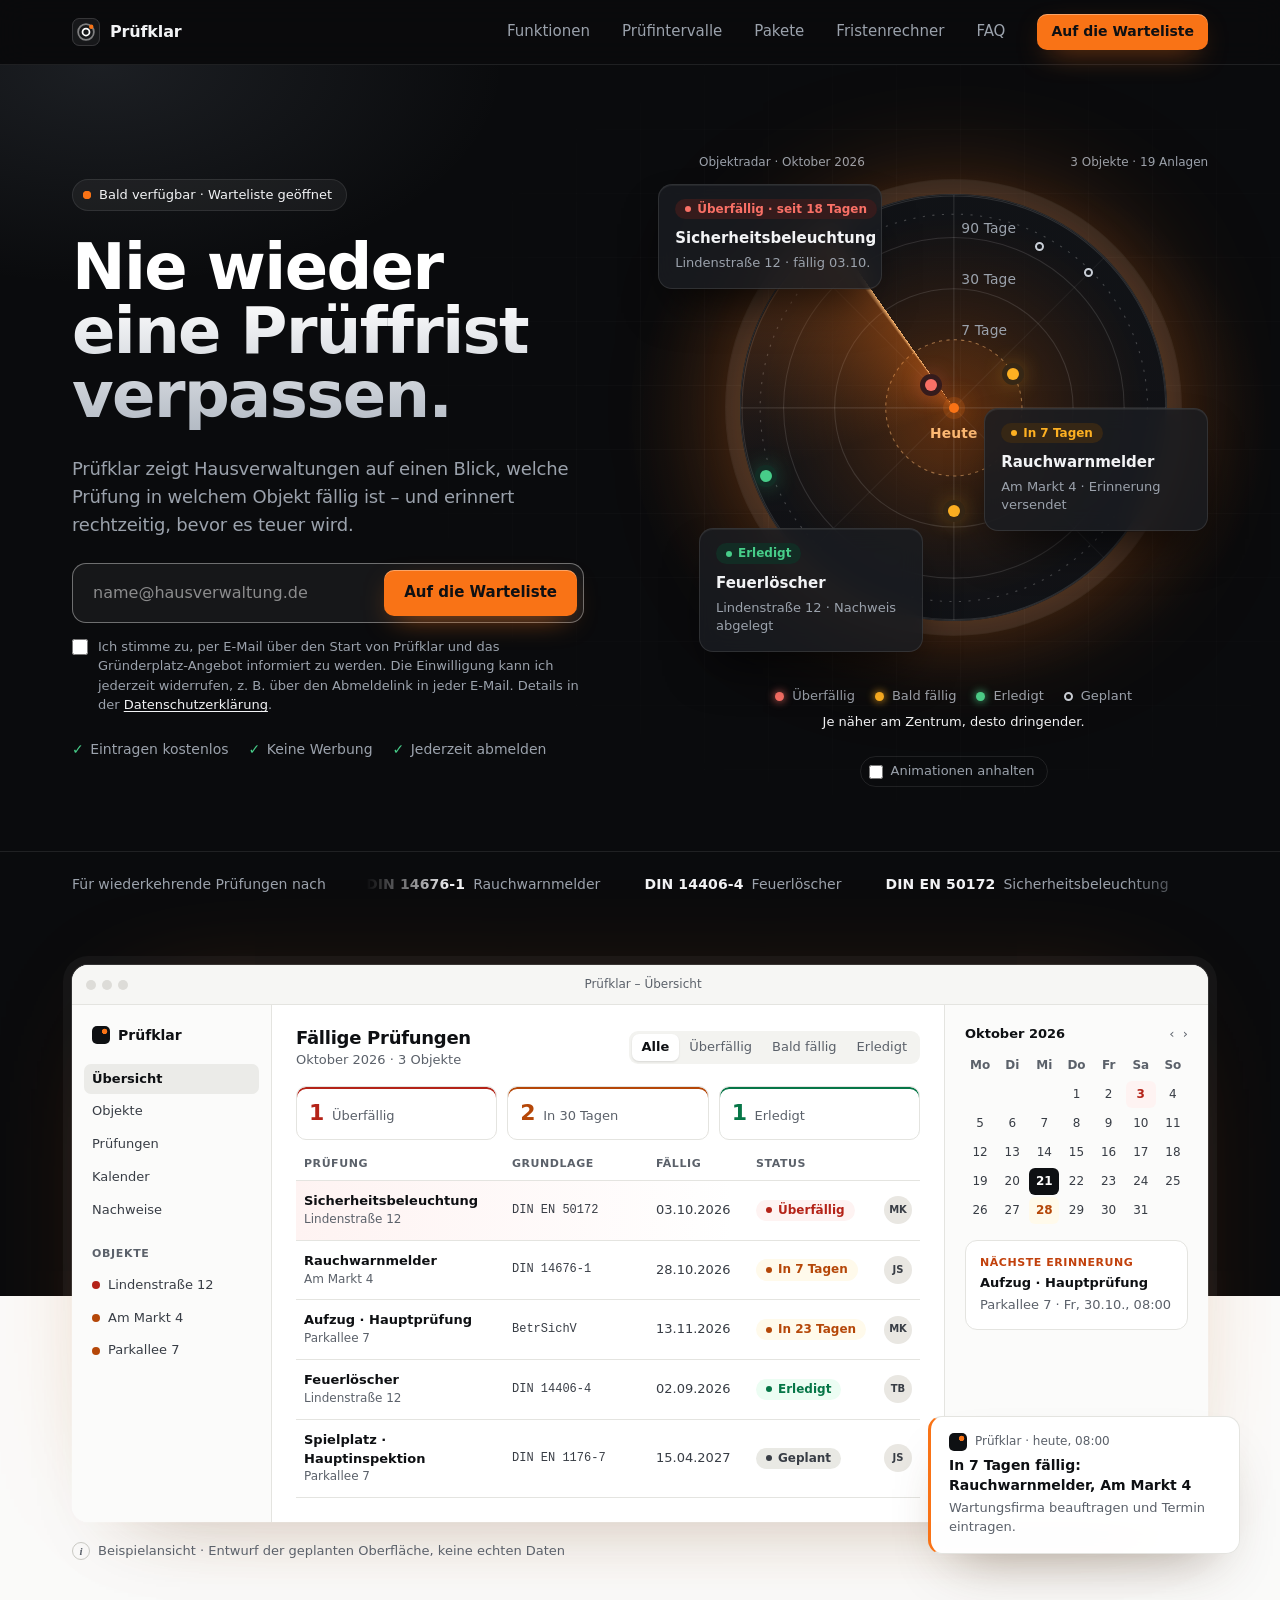
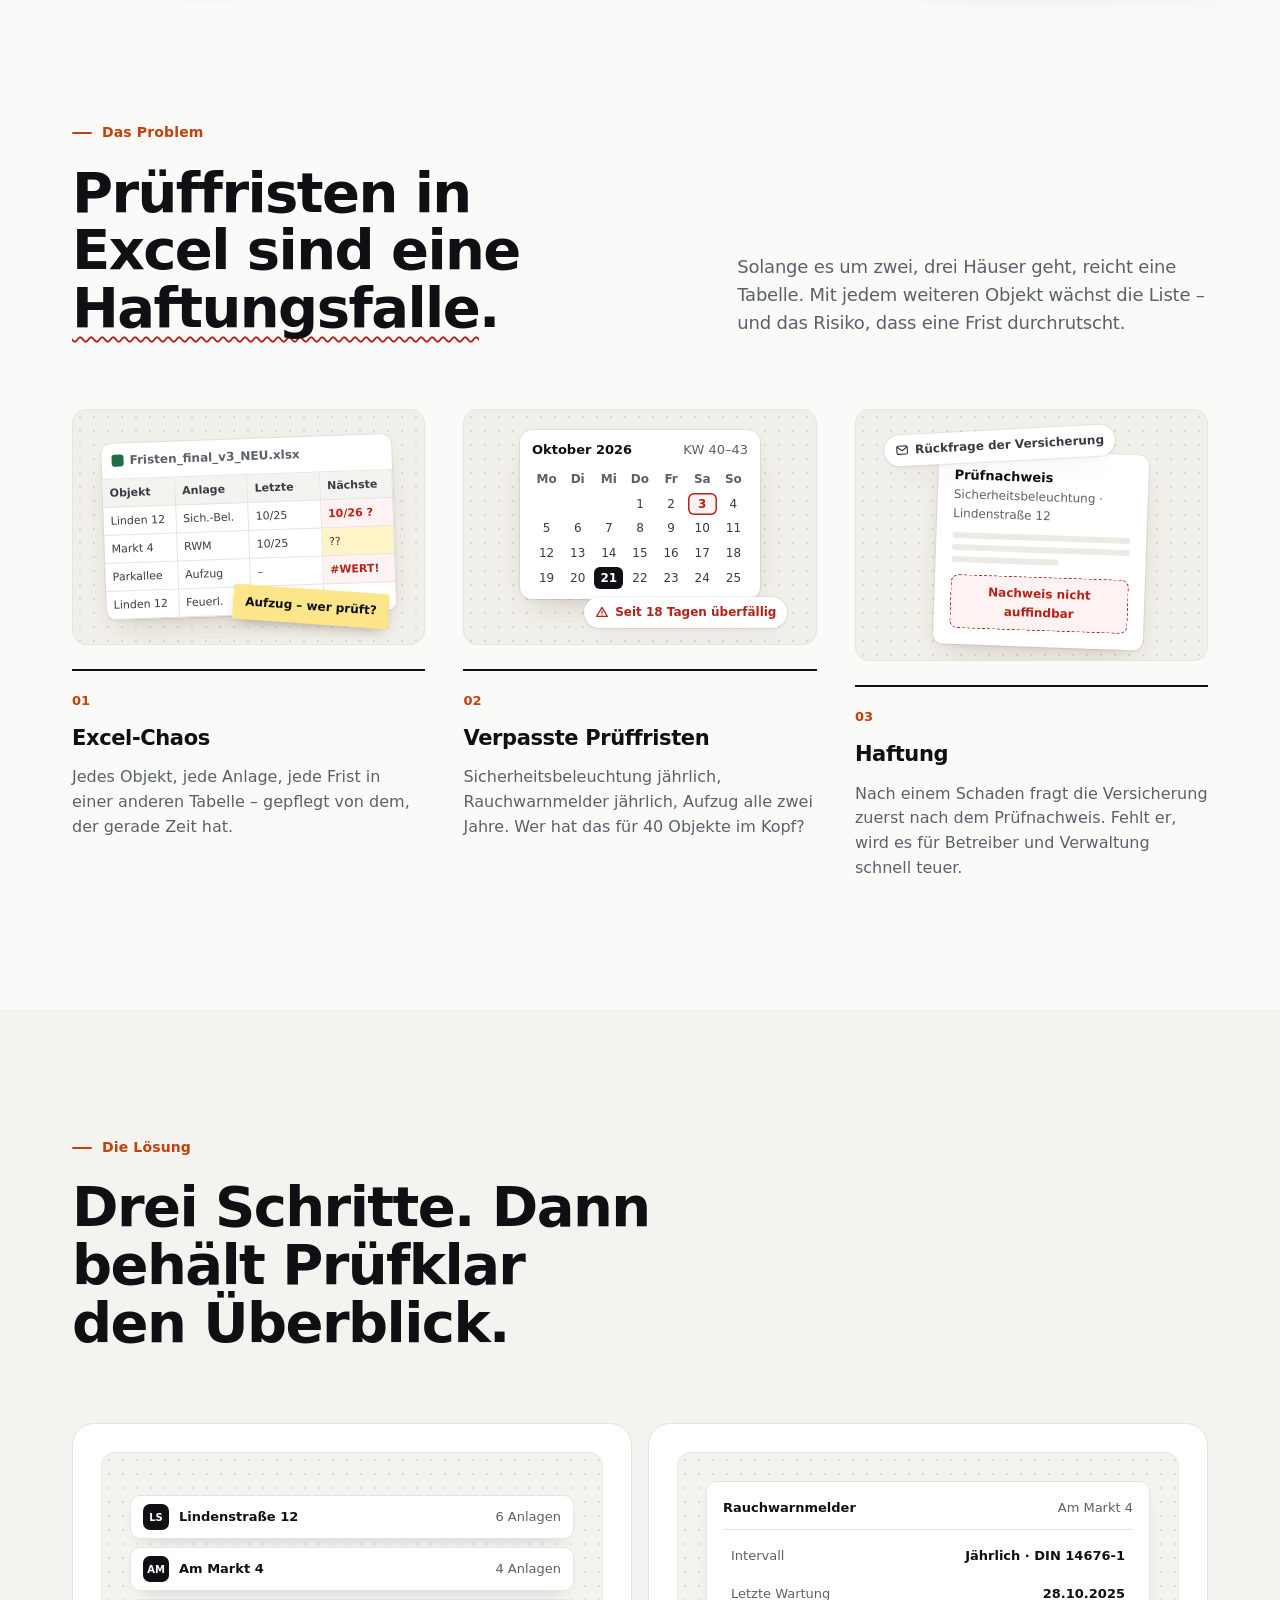
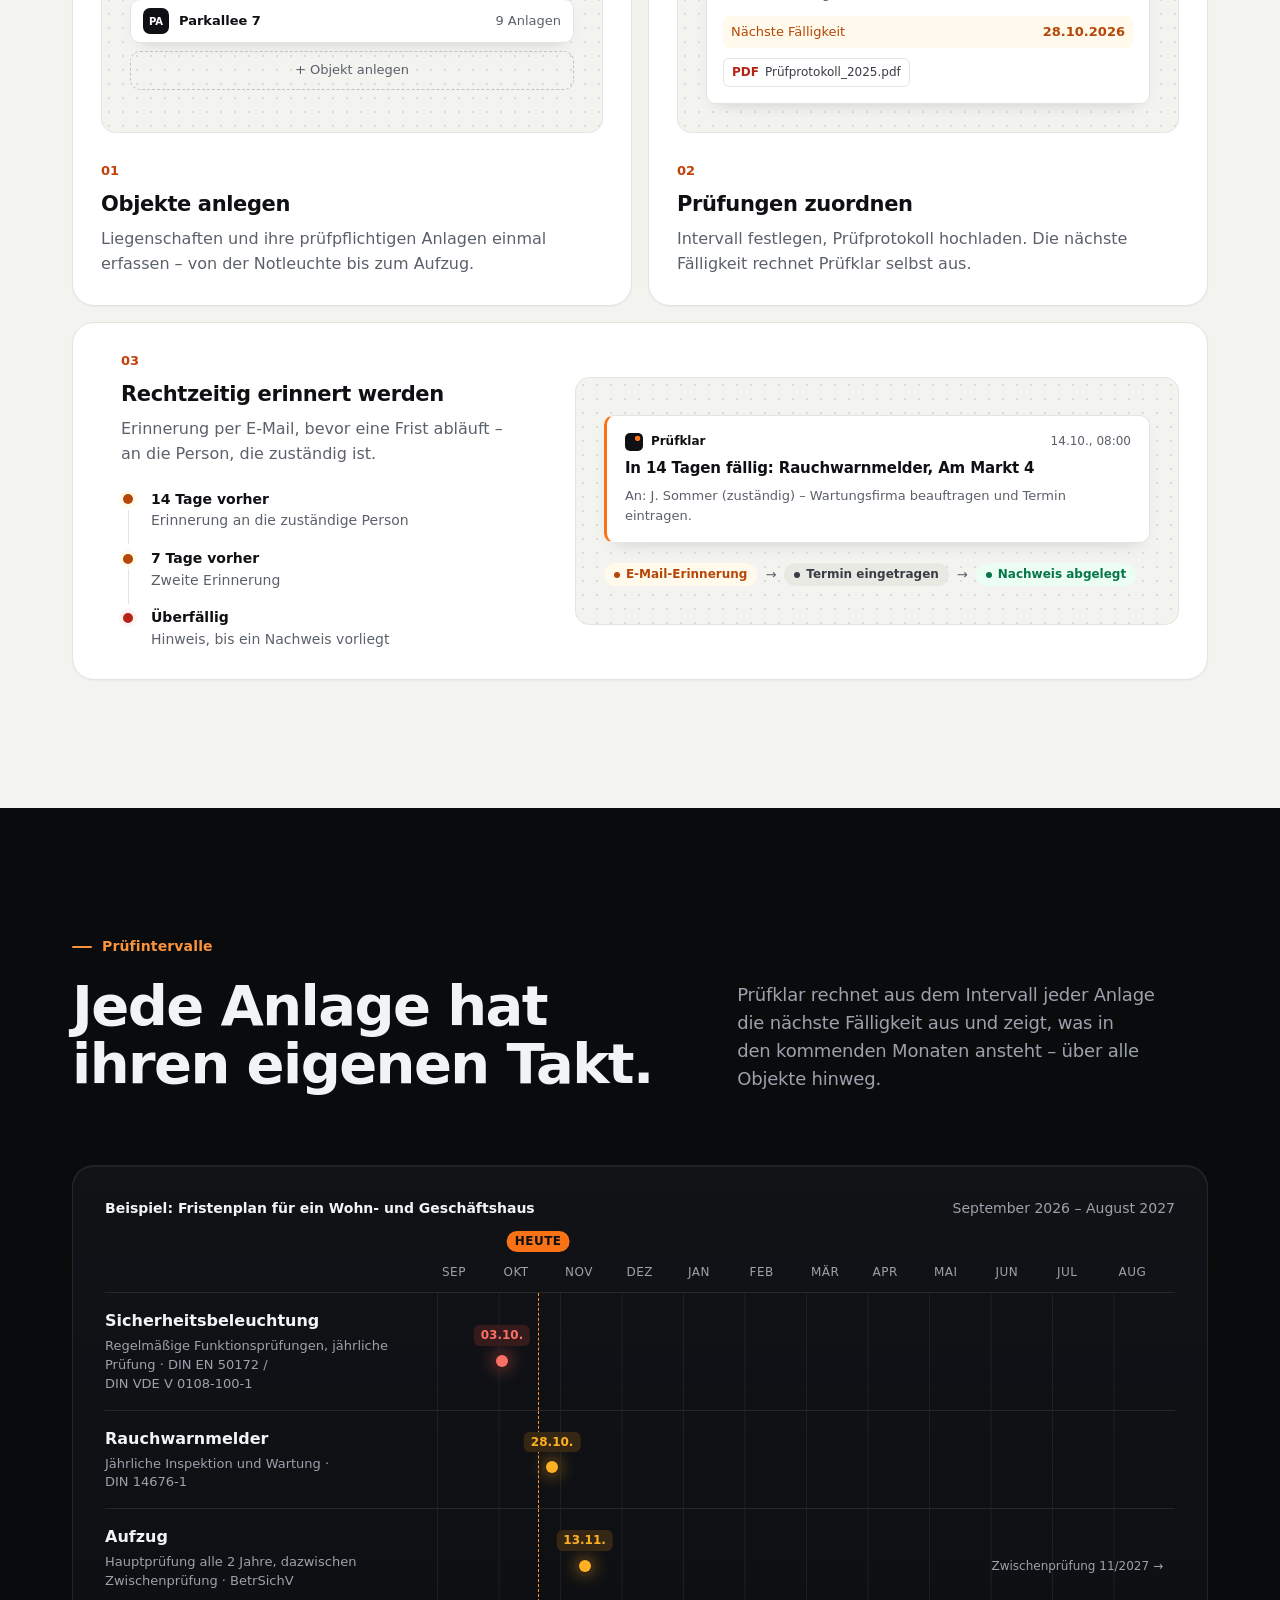
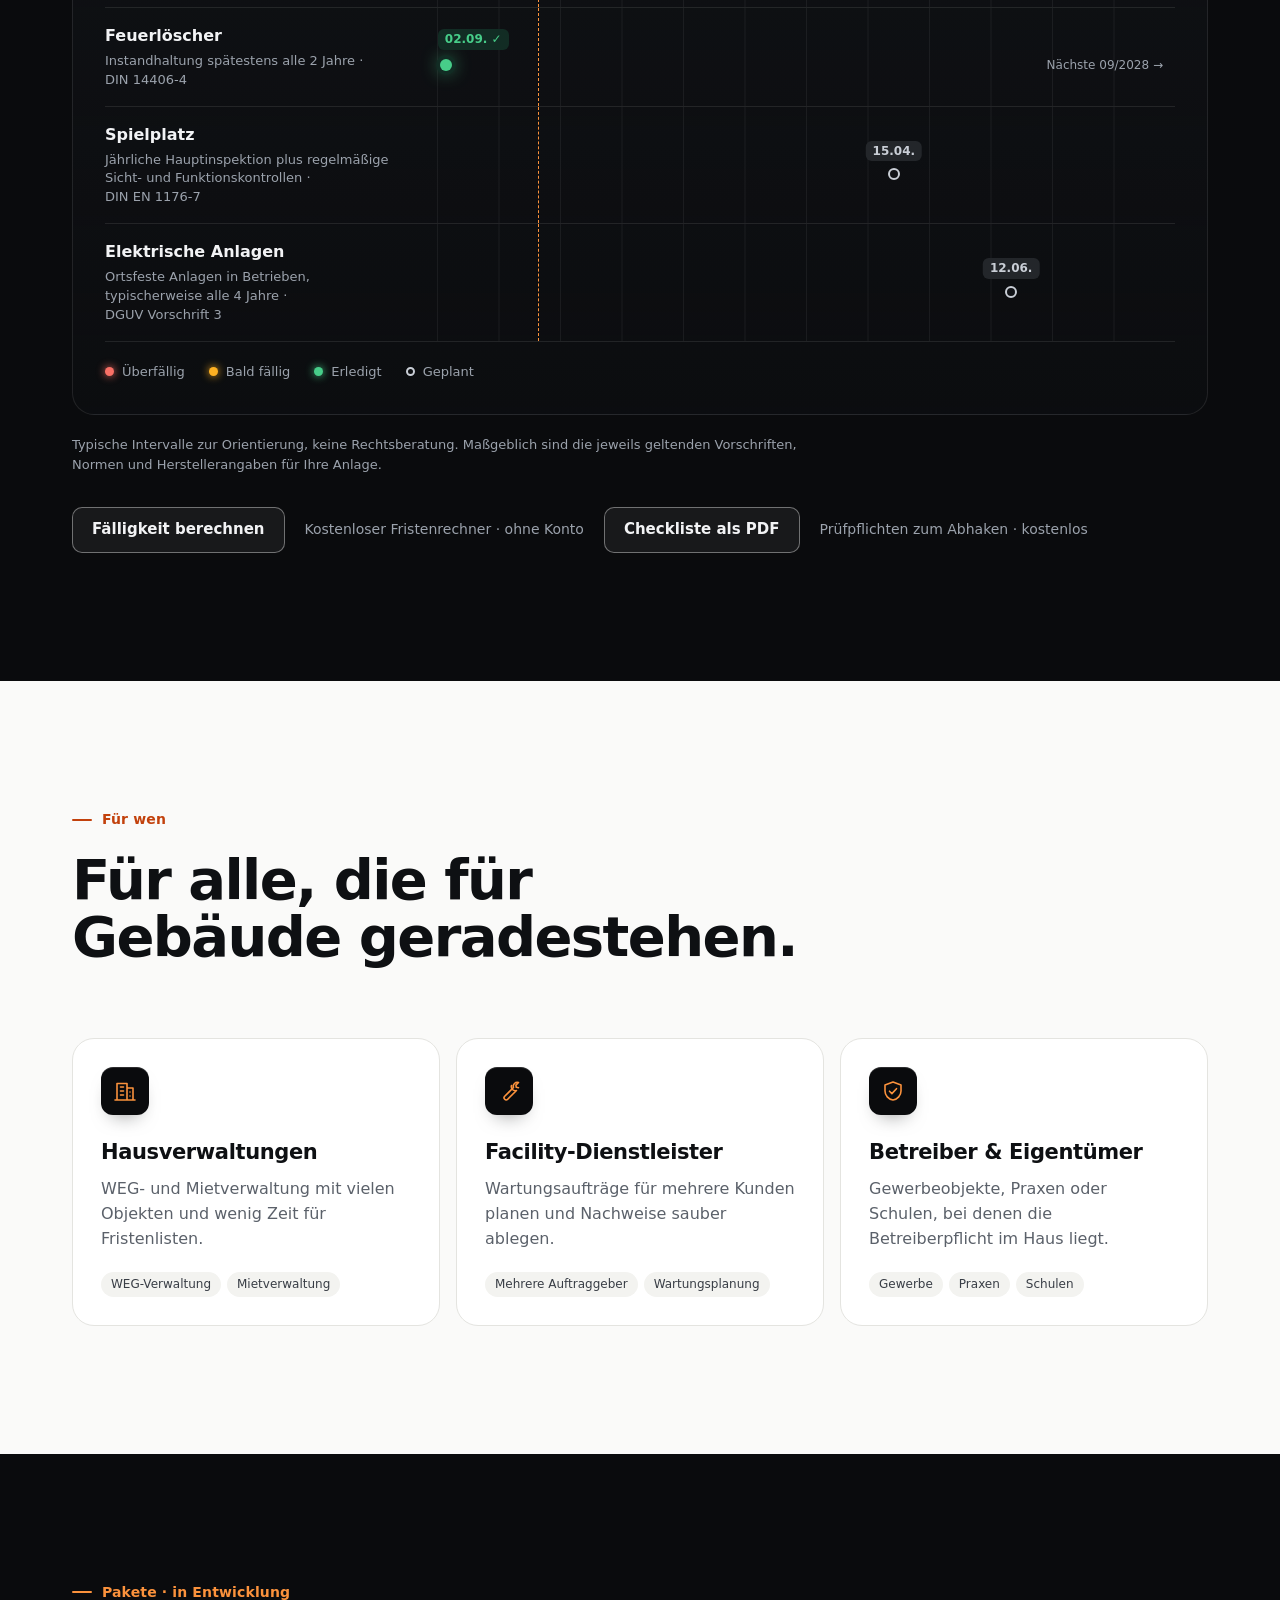
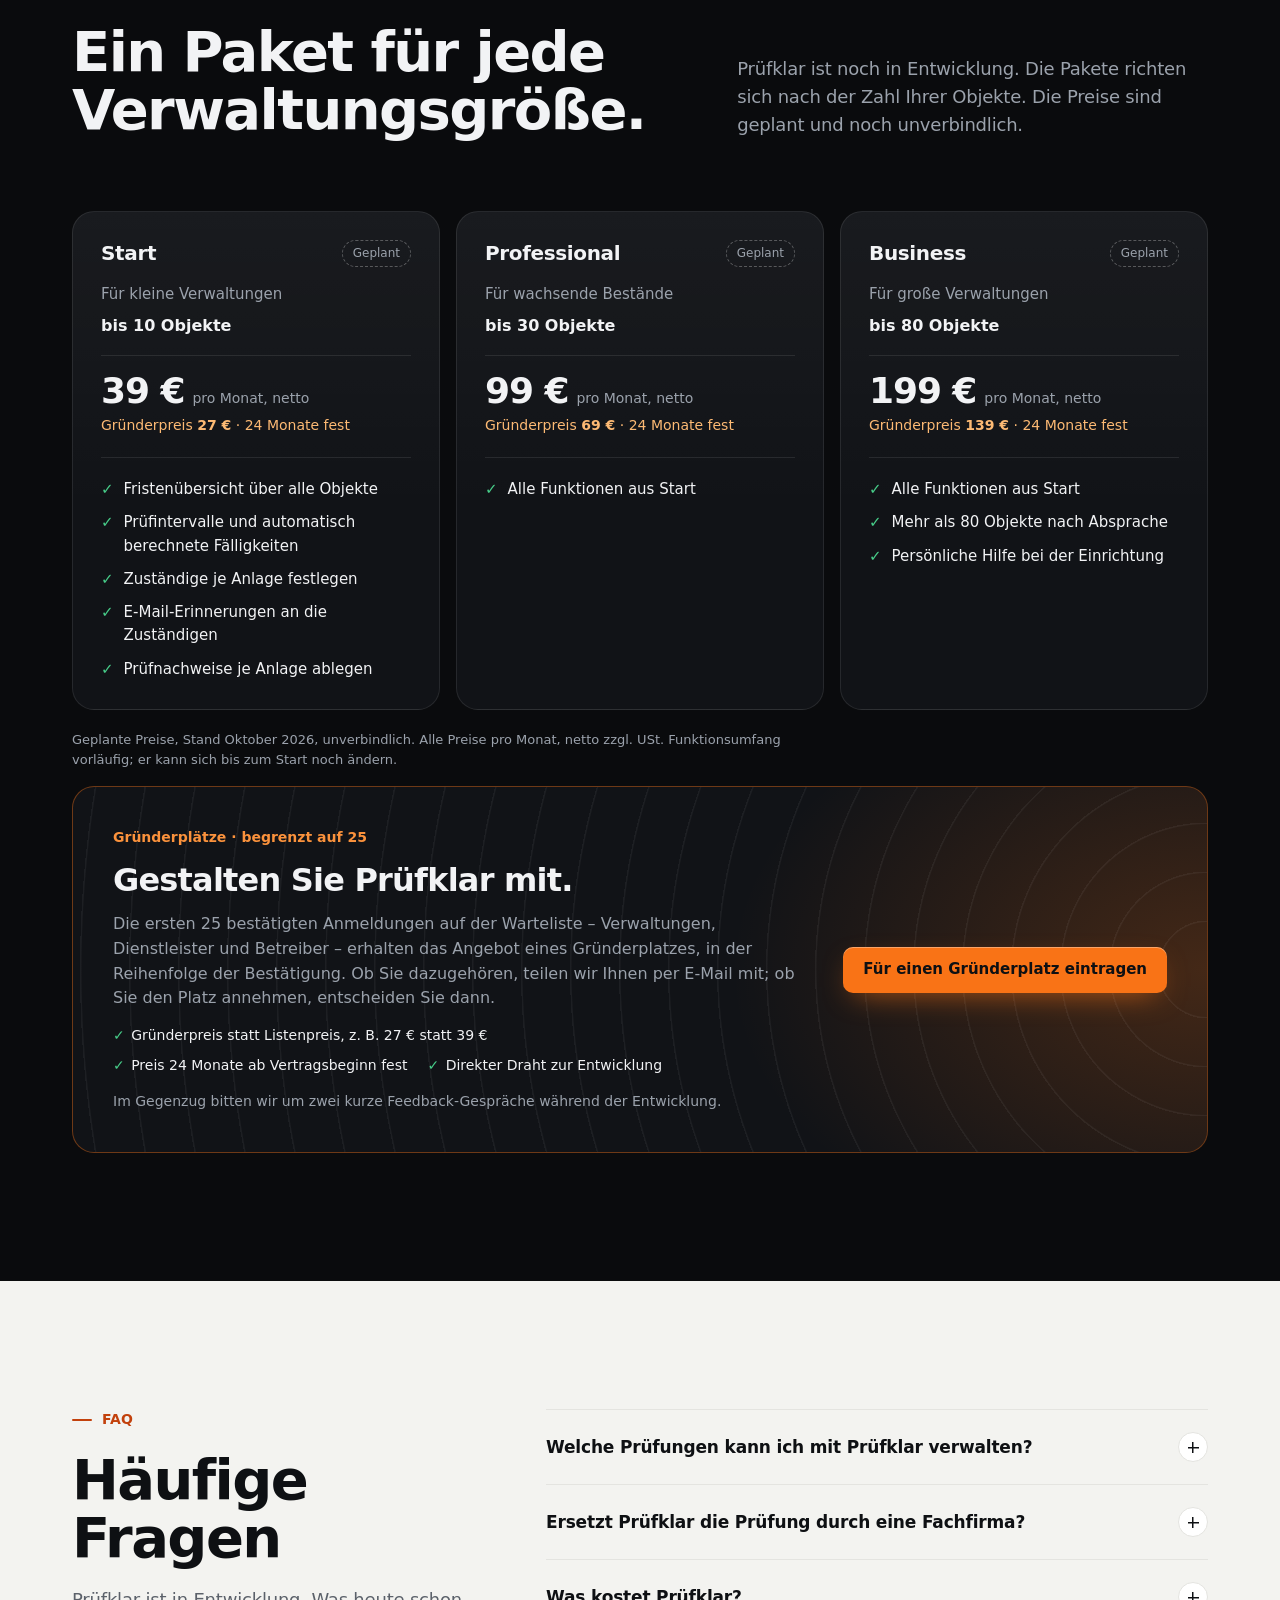
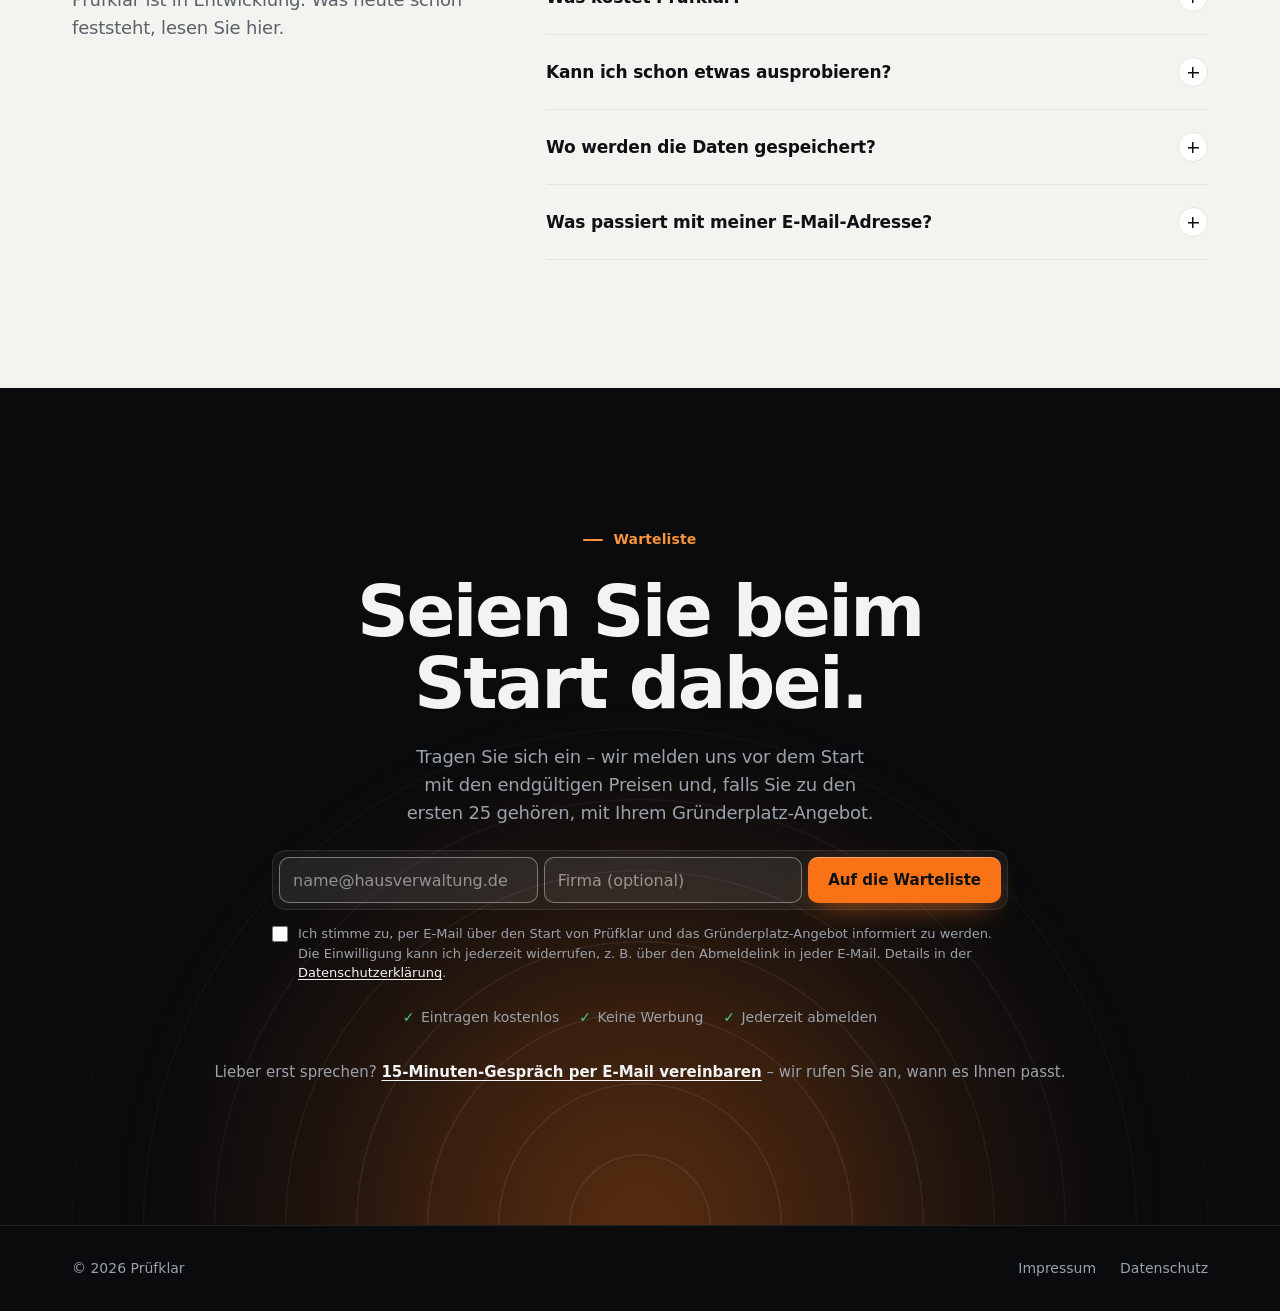
==== commit 7a9f6d9d: "feat: Fristenrechner, Hausverwaltungs-Checkliste und Erinnerungsseiten - rechner.html/.css/.js: kost" ====
--- a/index.html
+++ b/index.html
@@ -40,6 +40,7 @@
         <a href="#funktionen">Funktionen</a>
         <a href="#fristen">Prüfintervalle</a>
         <a href="#pakete">Pakete</a>
+        <a href="rechner.html">Fristenrechner</a>
         <a href="#faq">FAQ</a>
       </nav>
       <a class="btn btn--accent btn--sm" href="#warteliste">Auf die Warteliste</a>
@@ -435,6 +436,7 @@
           </ul>
         </figure>
         <p class="footnote">Typische Intervalle zur Orientierung, keine Rechtsberatung. Maßgeblich sind die jeweils geltenden Vorschriften, Normen und Herstellerangaben für Ihre Anlage.</p>
+        <p class="fristen-cta"><a class="btn btn--ghost" href="rechner.html">Fälligkeit berechnen</a><span>Kostenloser Fristenrechner · ohne Konto</span><a class="btn btn--ghost" href="checkliste.html">Checkliste als PDF</a><span>Prüfpflichten zum Abhaken · kostenlos</span></p>
       </div>
     </section>
 
@@ -562,6 +564,10 @@
             <p>Geplant sind drei <a href="#pakete">Pakete</a> nach Anzahl Ihrer Objekte: Start bis 10 Objekte für 39&nbsp;€, Professional bis 30 Objekte für 99&nbsp;€ und Business bis 80 Objekte für 199&nbsp;€ im Monat, jeweils netto zzgl. USt. Die ersten 25 bestätigten Anmeldungen erhalten das Angebot eines Gründerplatzes zu 27, 69 bzw. 139&nbsp;€ im Monat, festgeschrieben für 24 Monate ab Vertragsbeginn; danach gilt der reguläre Listenpreis. Alle Preise sind geplant und noch unverbindlich.</p>
           </details>
           <details>
+            <summary>Kann ich schon etwas ausprobieren?</summary>
+            <p>Ja. Der kostenlose <a href="rechner.html">Fristenrechner</a> zeigt Ihnen die nächste Fälligkeit für eine Anlage. Die <a href="checkliste.html">Checkliste Prüfpflichten</a> gibt es kostenlos als PDF.</p>
+          </details>
+          <details>
             <summary>Wo werden die Daten gespeichert?</summary>
             <p>Geplant ist ein Hosting auf Servern in Deutschland bzw. der EU.</p>
           </details>
--- a/style.css
+++ b/style.css
@@ -140,6 +140,8 @@
 .btn--accent { background: var(--accent); color: var(--ink); box-shadow: inset 0 1px 0 rgb(255 255 255 / 0.35), 0 10px 30px -12px rgb(249 115 22 / 0.8); }
 .btn--accent:hover { background: #fb8a3c; }
 .btn--sm { height: 36px; padding: 0 0.875rem; font-size: 0.875rem; }
+.btn--ghost { background: rgb(255 255 255 / 0.06); color: var(--night-text); box-shadow: inset 0 0 0 1px var(--field-line); }
+.btn--ghost:hover { background: rgb(255 255 255 / 0.11); }
 
 .signup { display: grid; gap: 0.875rem; width: 100%; max-width: 32rem; }
 .signup--wide { max-width: 46rem; }
@@ -584,6 +586,7 @@
 }
 
 .footnote { max-width: 46rem; margin-top: 1.25rem; color: var(--night-muted); font-size: 0.8125rem; }
+.fristen-cta { display: flex; flex-wrap: wrap; align-items: center; gap: 0.75rem 1.25rem; margin-top: 2rem; color: var(--night-muted); font-size: 0.875rem; }
 
 /* Für wen */
 .cards { display: grid; grid-template-columns: repeat(3, minmax(0, 1fr)); gap: 1rem; }
@@ -706,6 +709,8 @@
 }
 
 @media (max-width: 960px) {
+  .site-header__inner { gap: 1.5rem; }
+  .site-nav { gap: 1rem; } /* fünf Einträge passen bis 761px neben Logo und Button */
   .hero__grid, .section__head--split, .faq-grid, .problems, .cards { grid-template-columns: 1fr; }
   .scard--a { left: 0; }
   .problem { grid-template: auto auto 1fr / minmax(0, 1fr) minmax(0, 1fr); column-gap: 2rem; }
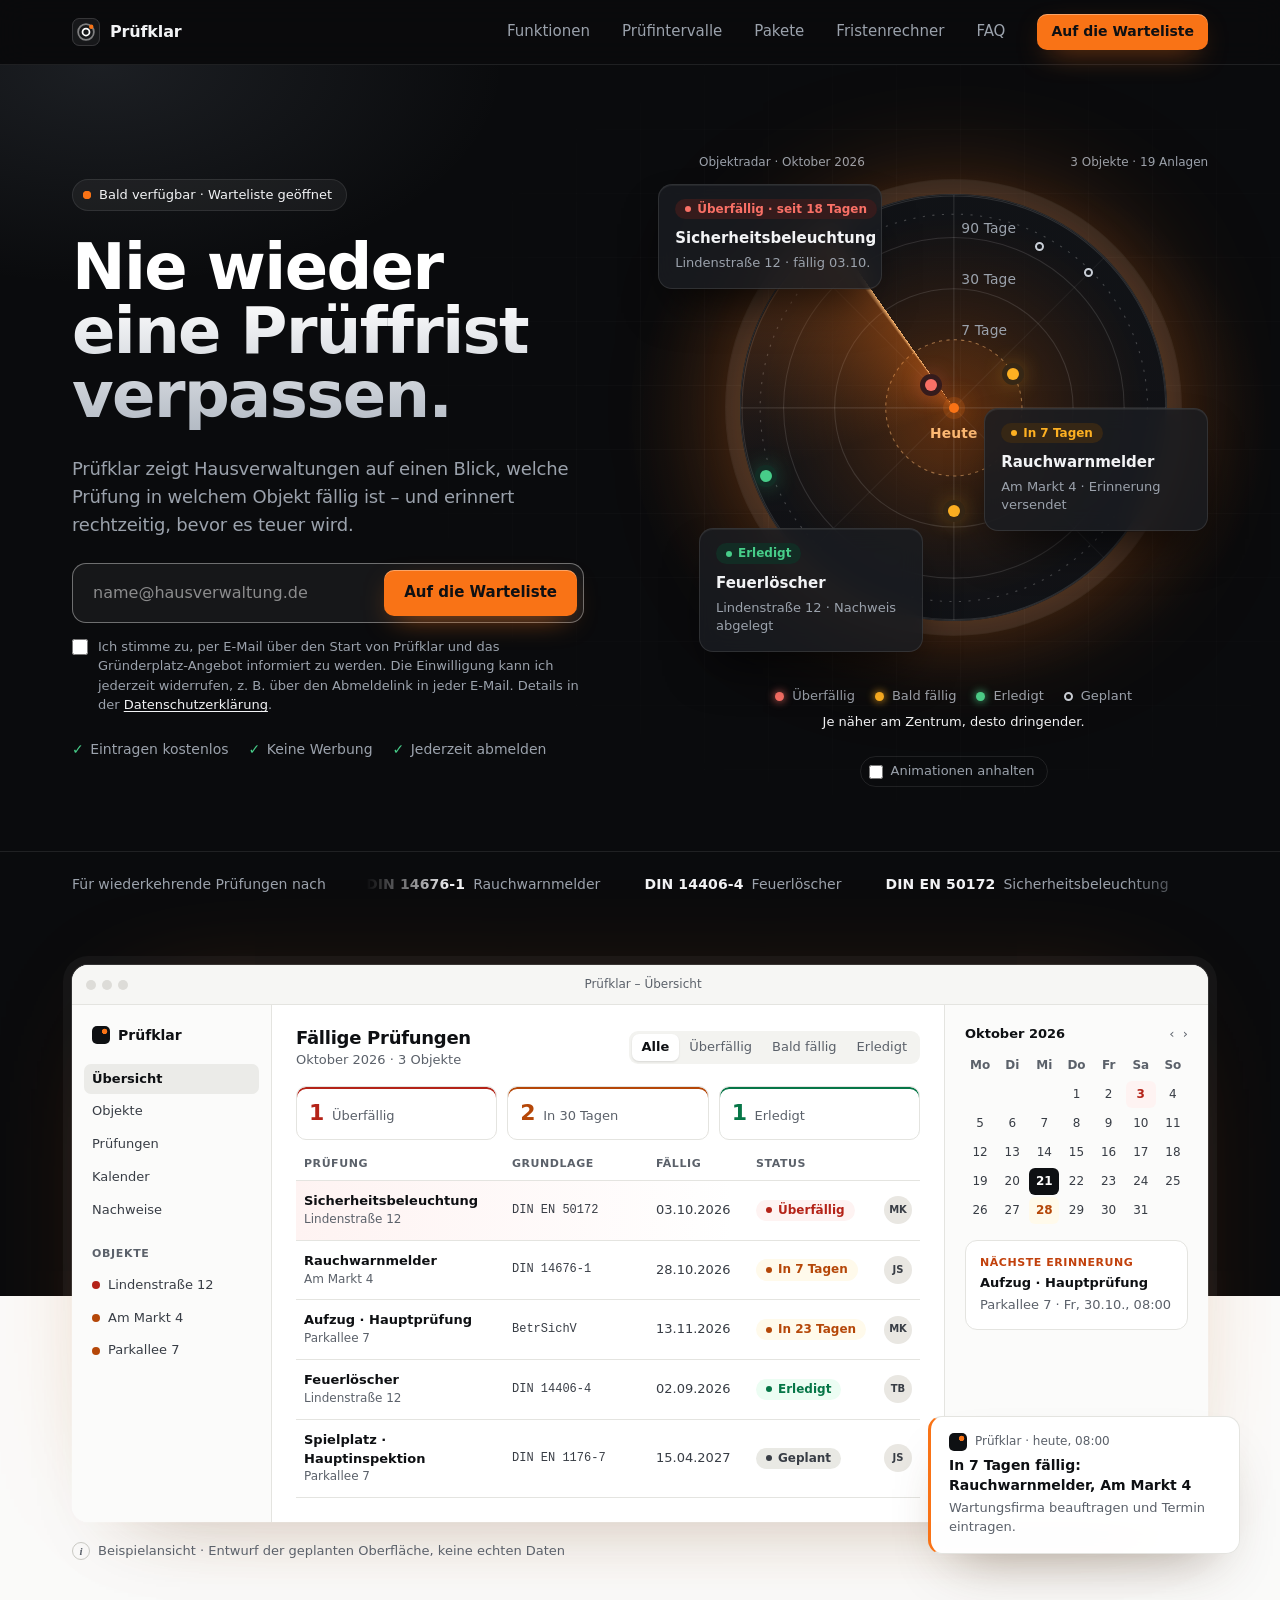
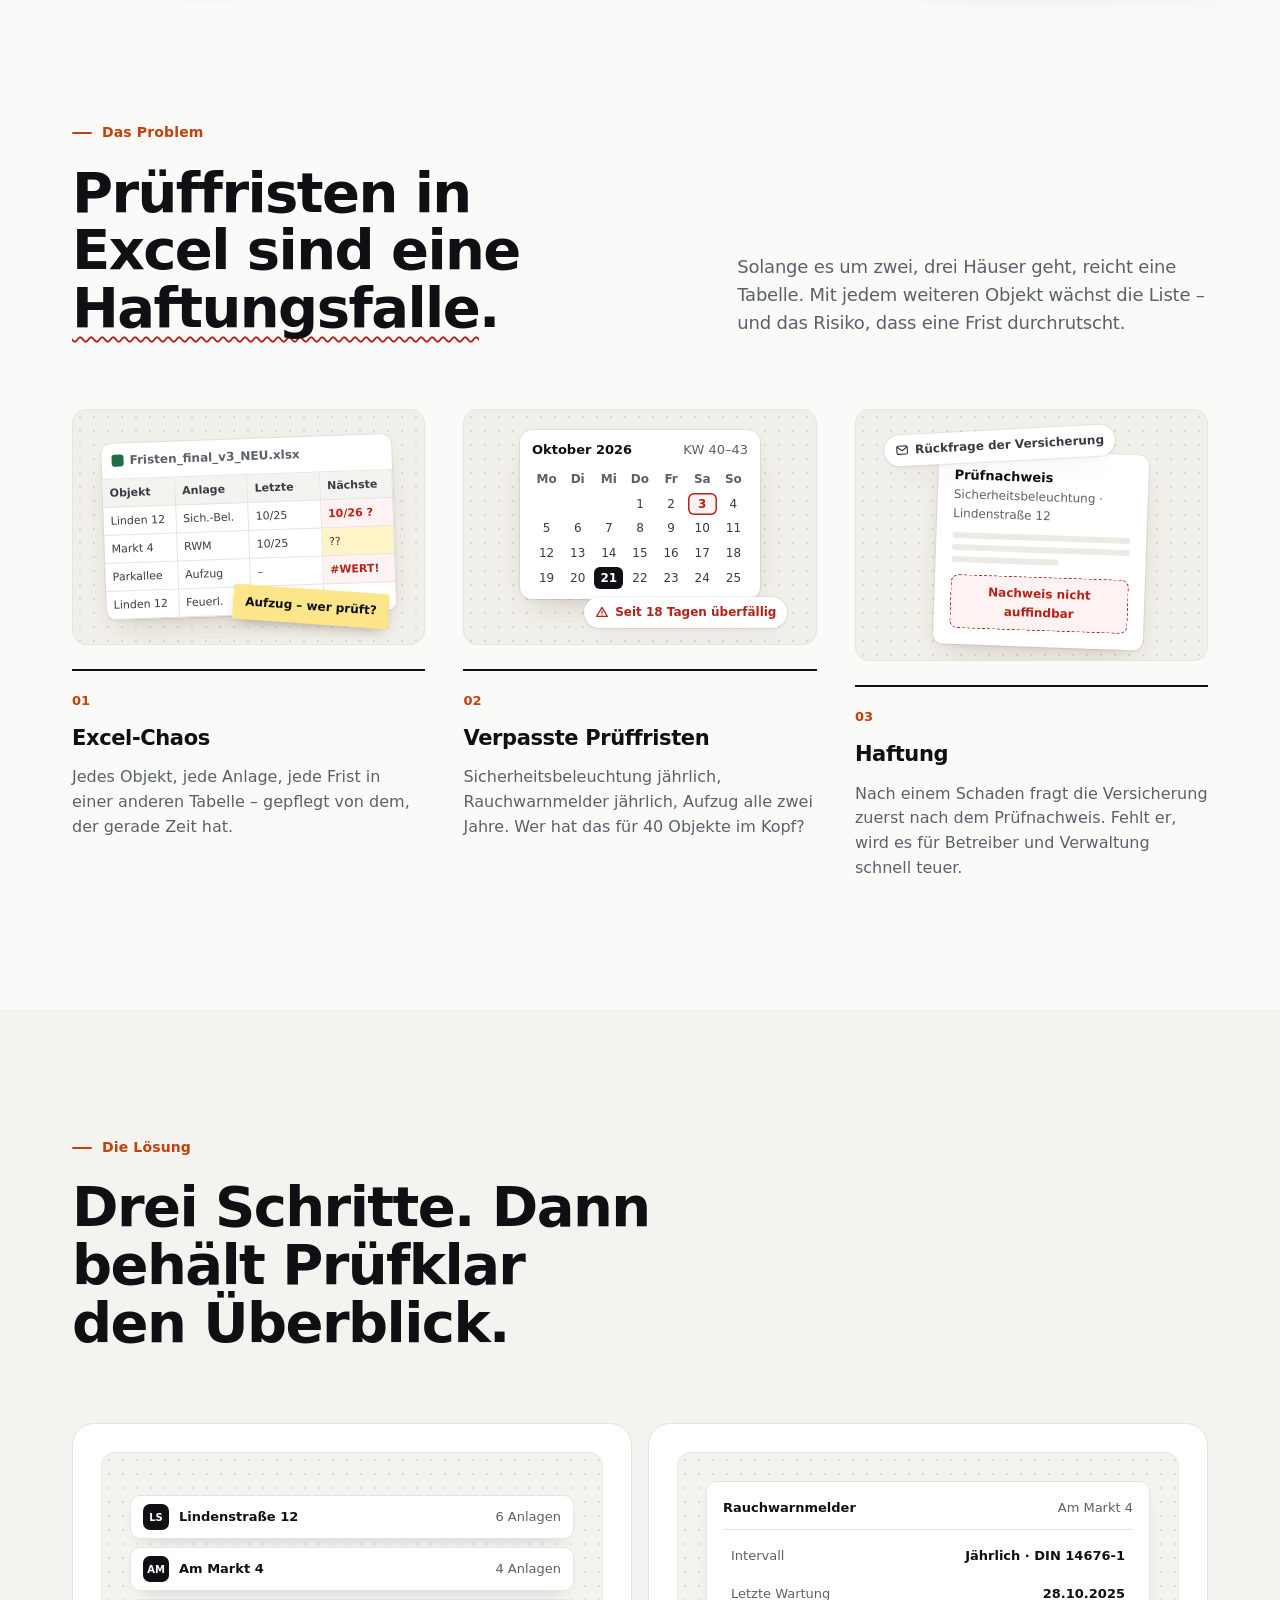
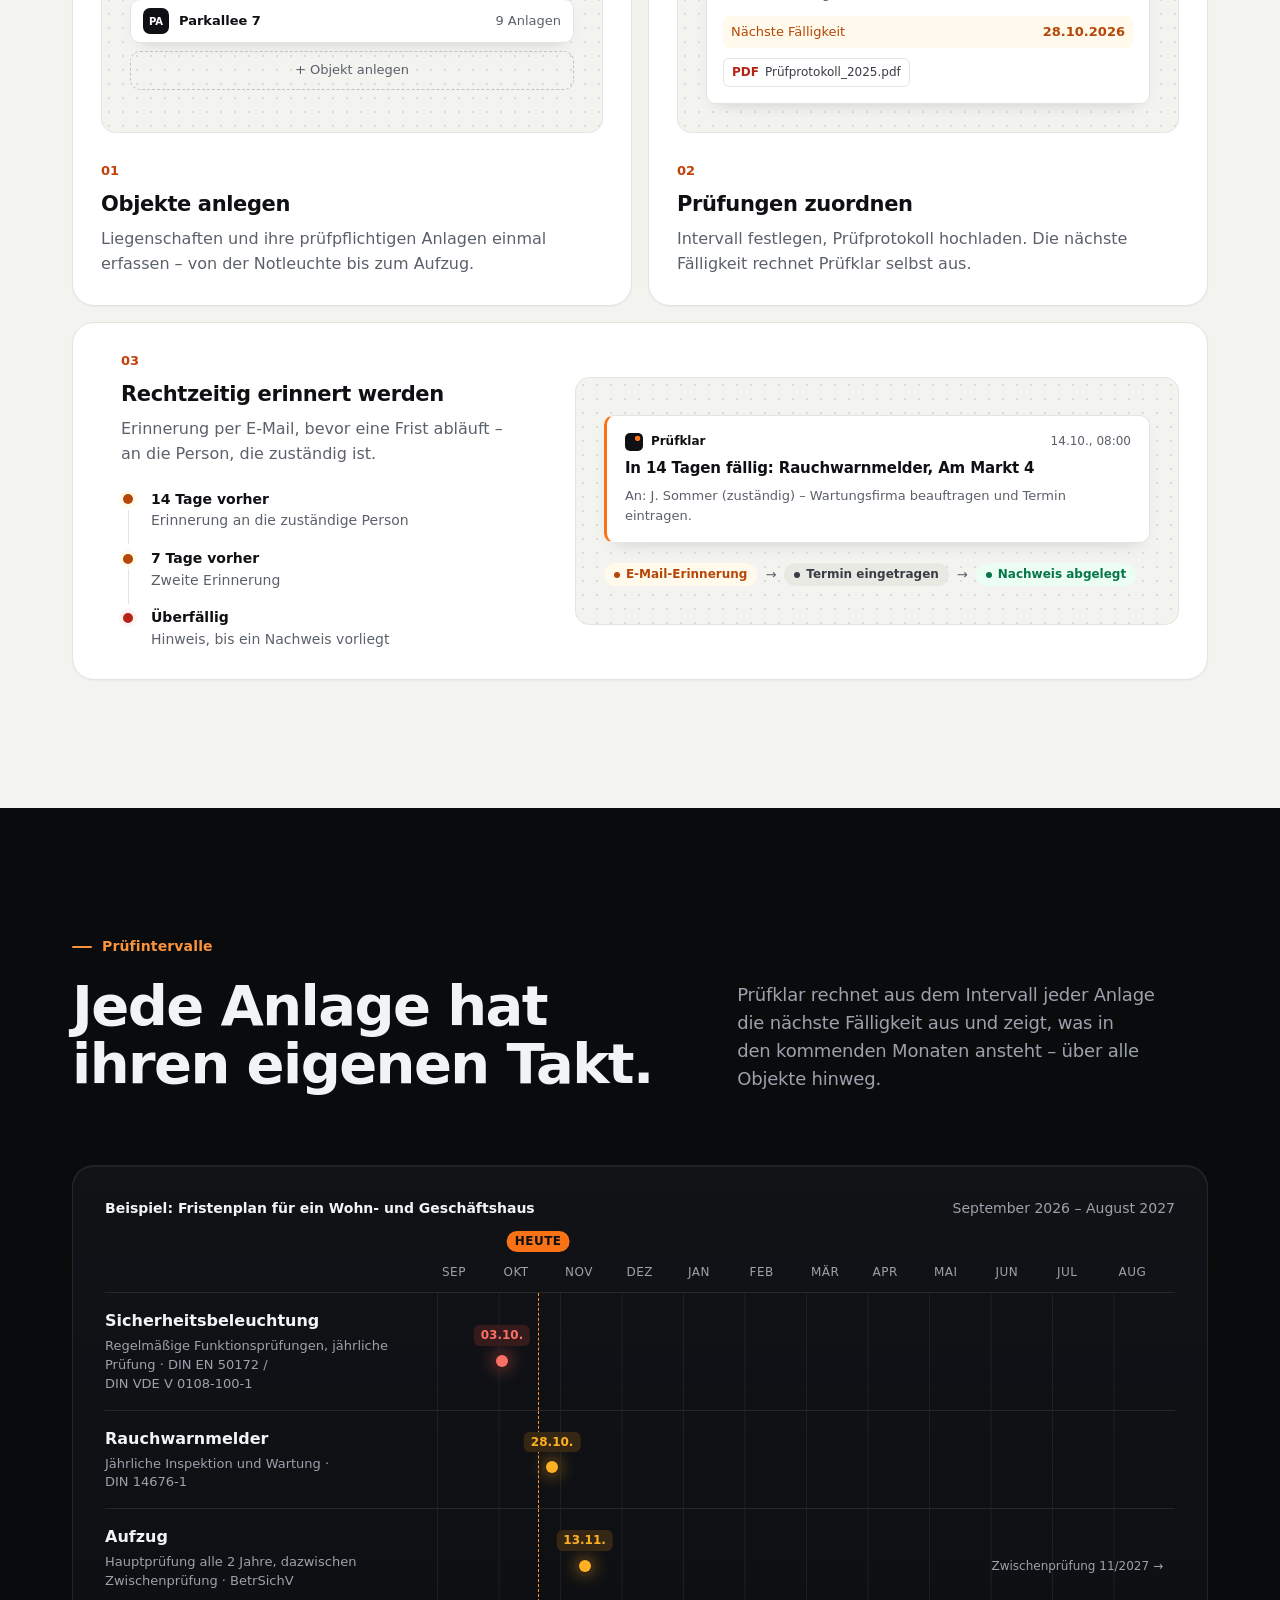
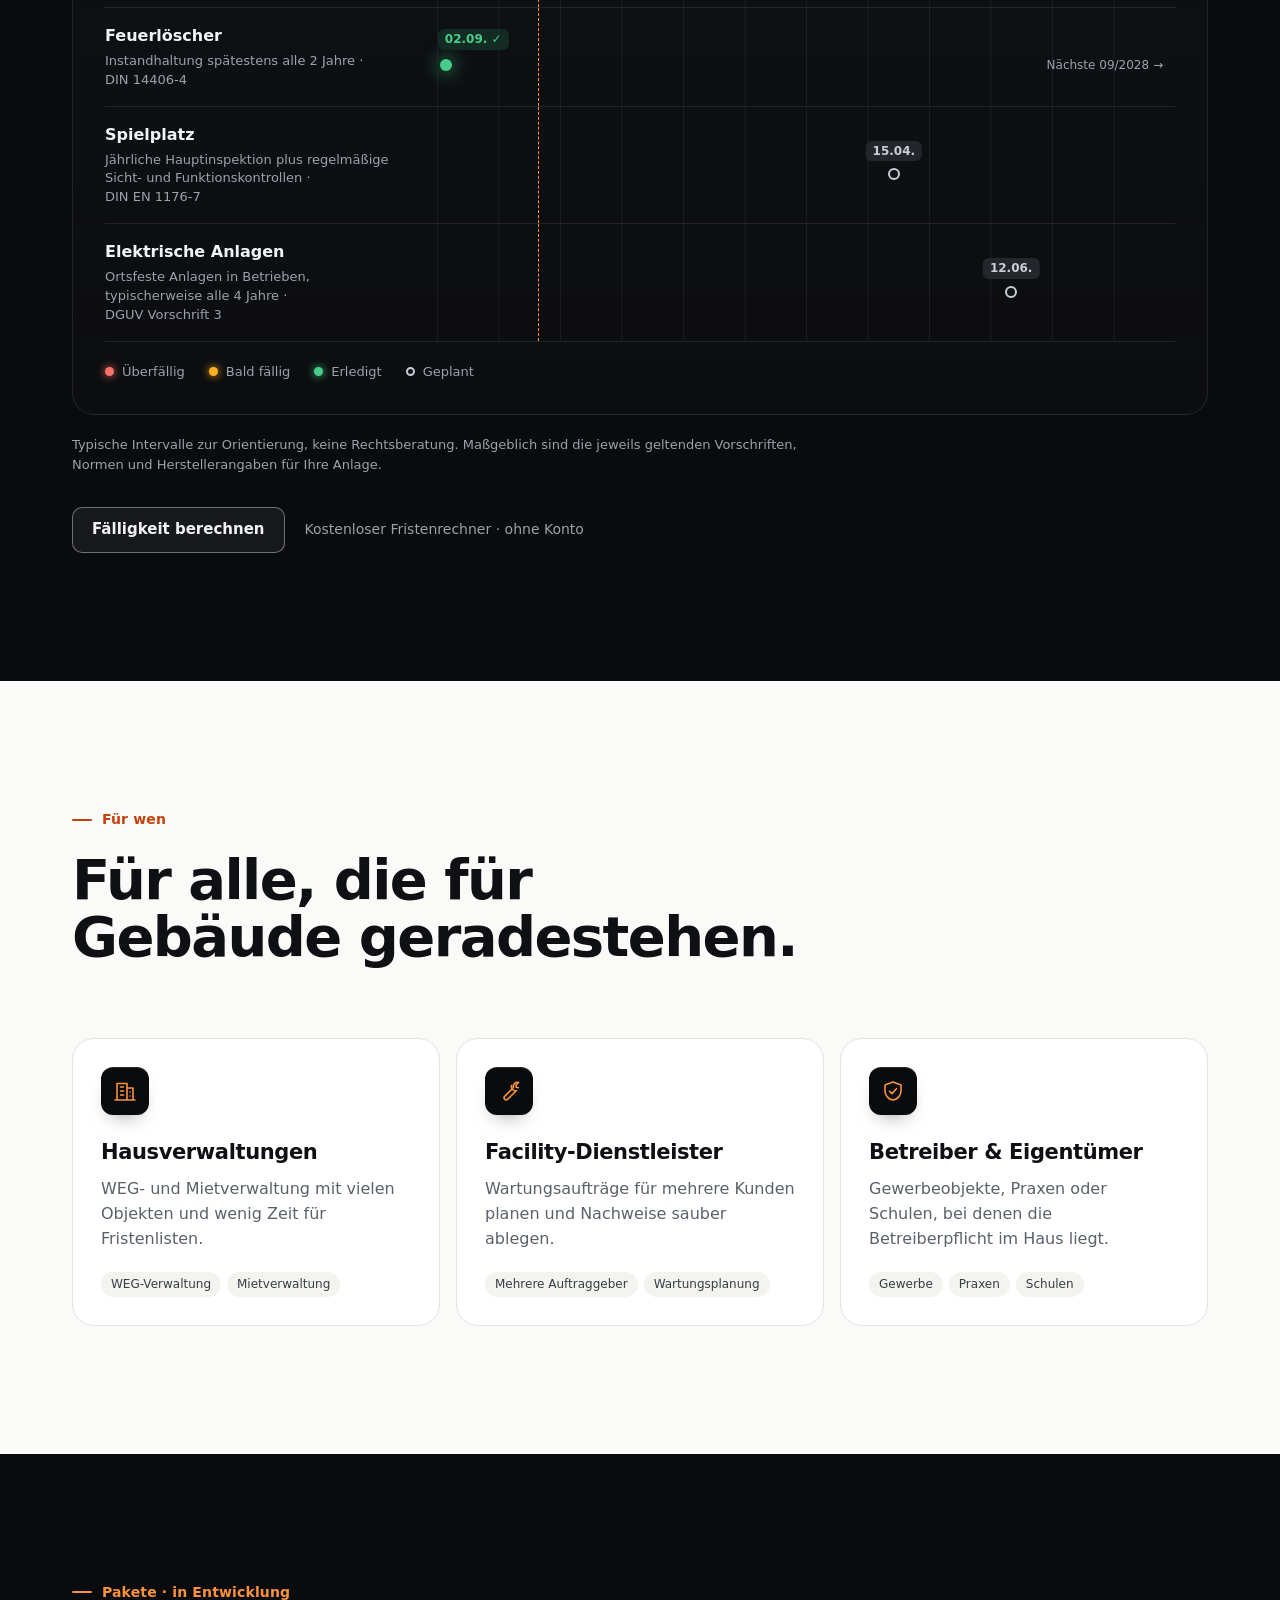
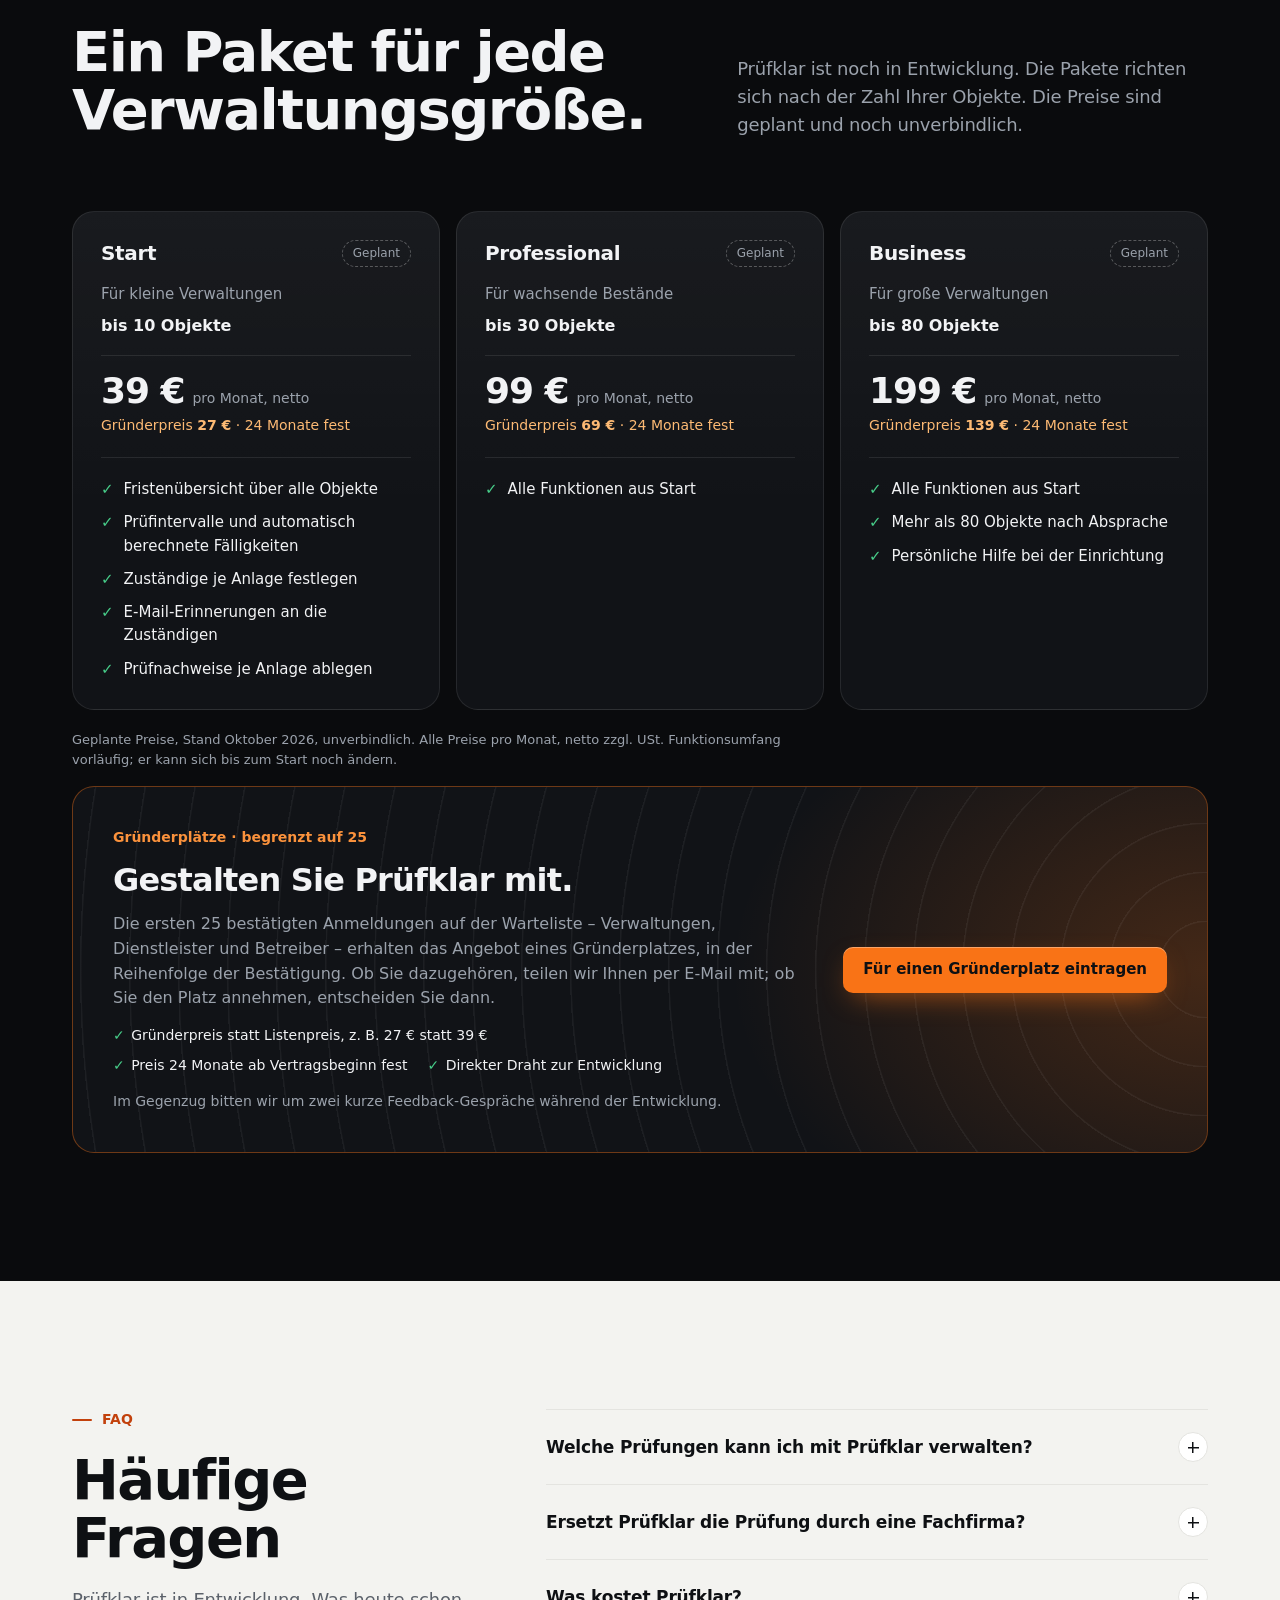
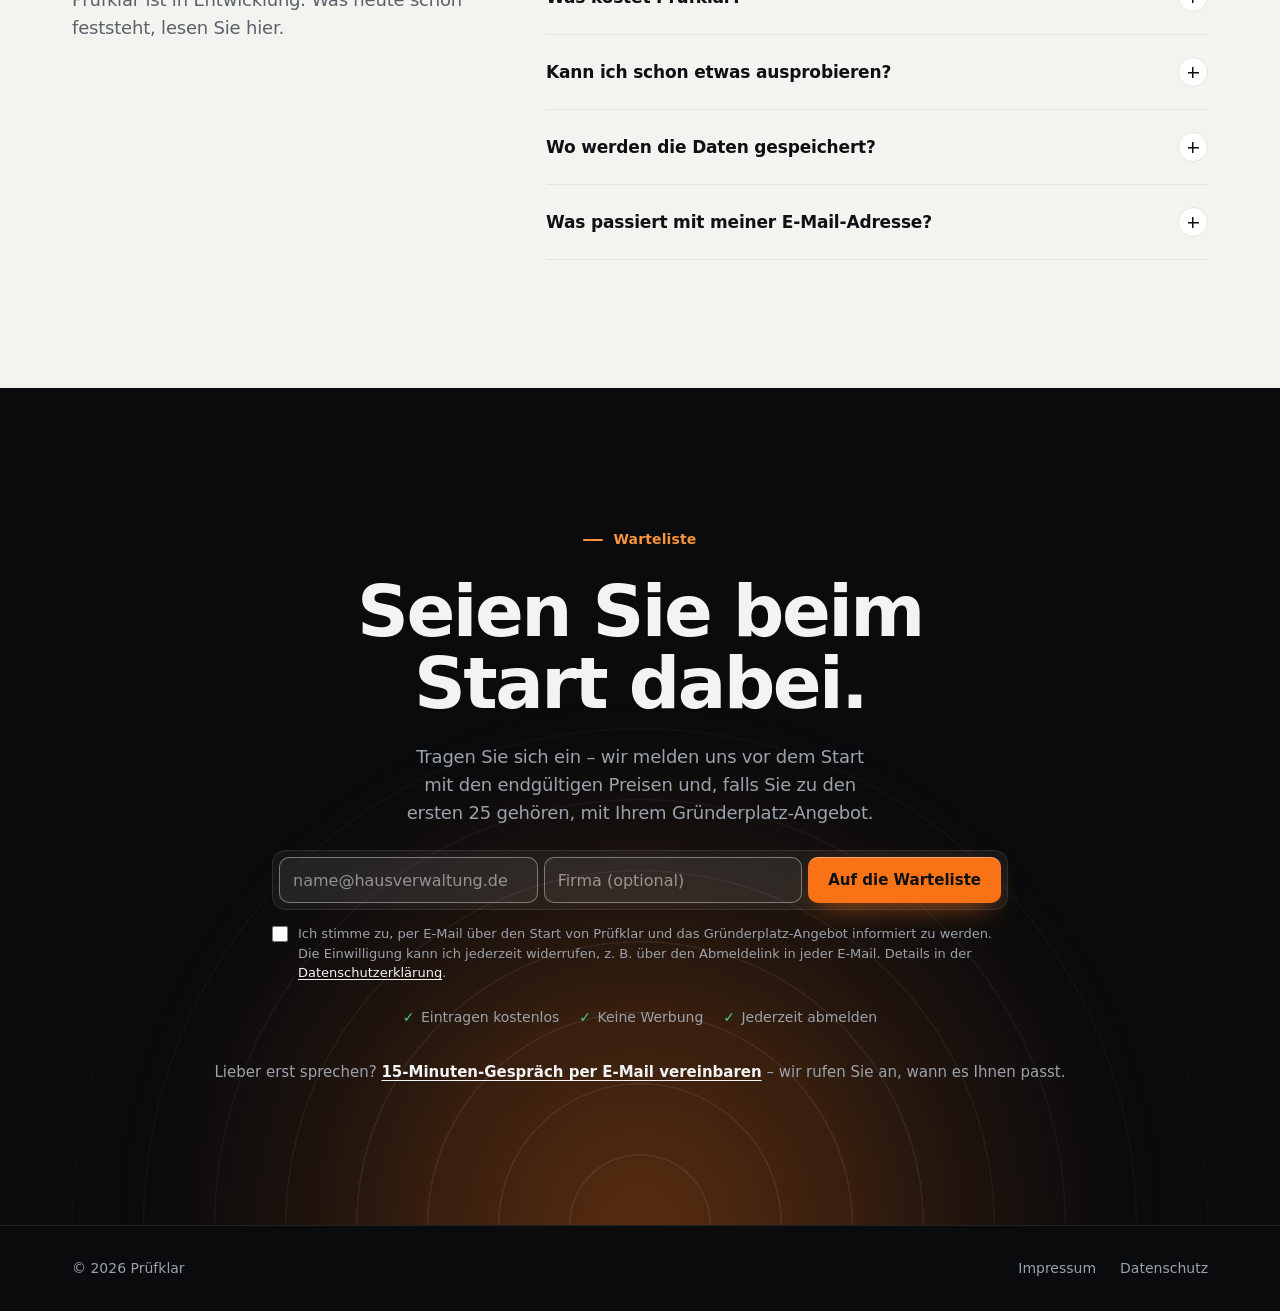
==== commit b2f144fc: "fix: Checkliste bis zur Fertigstellung offline, Toleranzhinweis im Rechner - Checkliste (Seite, Dank" ====
--- a/index.html
+++ b/index.html
@@ -436,7 +436,8 @@
           </ul>
         </figure>
         <p class="footnote">Typische Intervalle zur Orientierung, keine Rechtsberatung. Maßgeblich sind die jeweils geltenden Vorschriften, Normen und Herstellerangaben für Ihre Anlage.</p>
-        <p class="fristen-cta"><a class="btn btn--ghost" href="rechner.html">Fälligkeit berechnen</a><span>Kostenloser Fristenrechner · ohne Konto</span><a class="btn btn--ghost" href="checkliste.html">Checkliste als PDF</a><span>Prüfpflichten zum Abhaken · kostenlos</span></p>
+        <p class="fristen-cta"><a class="btn btn--ghost" href="rechner.html">Fälligkeit berechnen</a><span>Kostenloser Fristenrechner · ohne Konto</span></p>
+        <!-- Checkliste offline bis fertig. Danach wieder einfügen: <a class="btn btn--ghost" href="checkliste.html">Checkliste als PDF</a><span>Prüfpflichten zum Abhaken · kostenlos</span> -->
       </div>
     </section>
 
@@ -565,7 +566,8 @@
           </details>
           <details>
             <summary>Kann ich schon etwas ausprobieren?</summary>
-            <p>Ja. Der kostenlose <a href="rechner.html">Fristenrechner</a> zeigt Ihnen die nächste Fälligkeit für eine Anlage. Die <a href="checkliste.html">Checkliste Prüfpflichten</a> gibt es kostenlos als PDF.</p>
+            <p>Ja. Der kostenlose <a href="rechner.html">Fristenrechner</a> zeigt Ihnen die nächste Fälligkeit für eine Anlage.</p>
+            <!-- Checkliste offline bis fertig. Danach wieder anhängen: Die <a href="checkliste.html">Checkliste Prüfpflichten</a> gibt es kostenlos als PDF. -->
           </details>
           <details>
             <summary>Wo werden die Daten gespeichert?</summary>
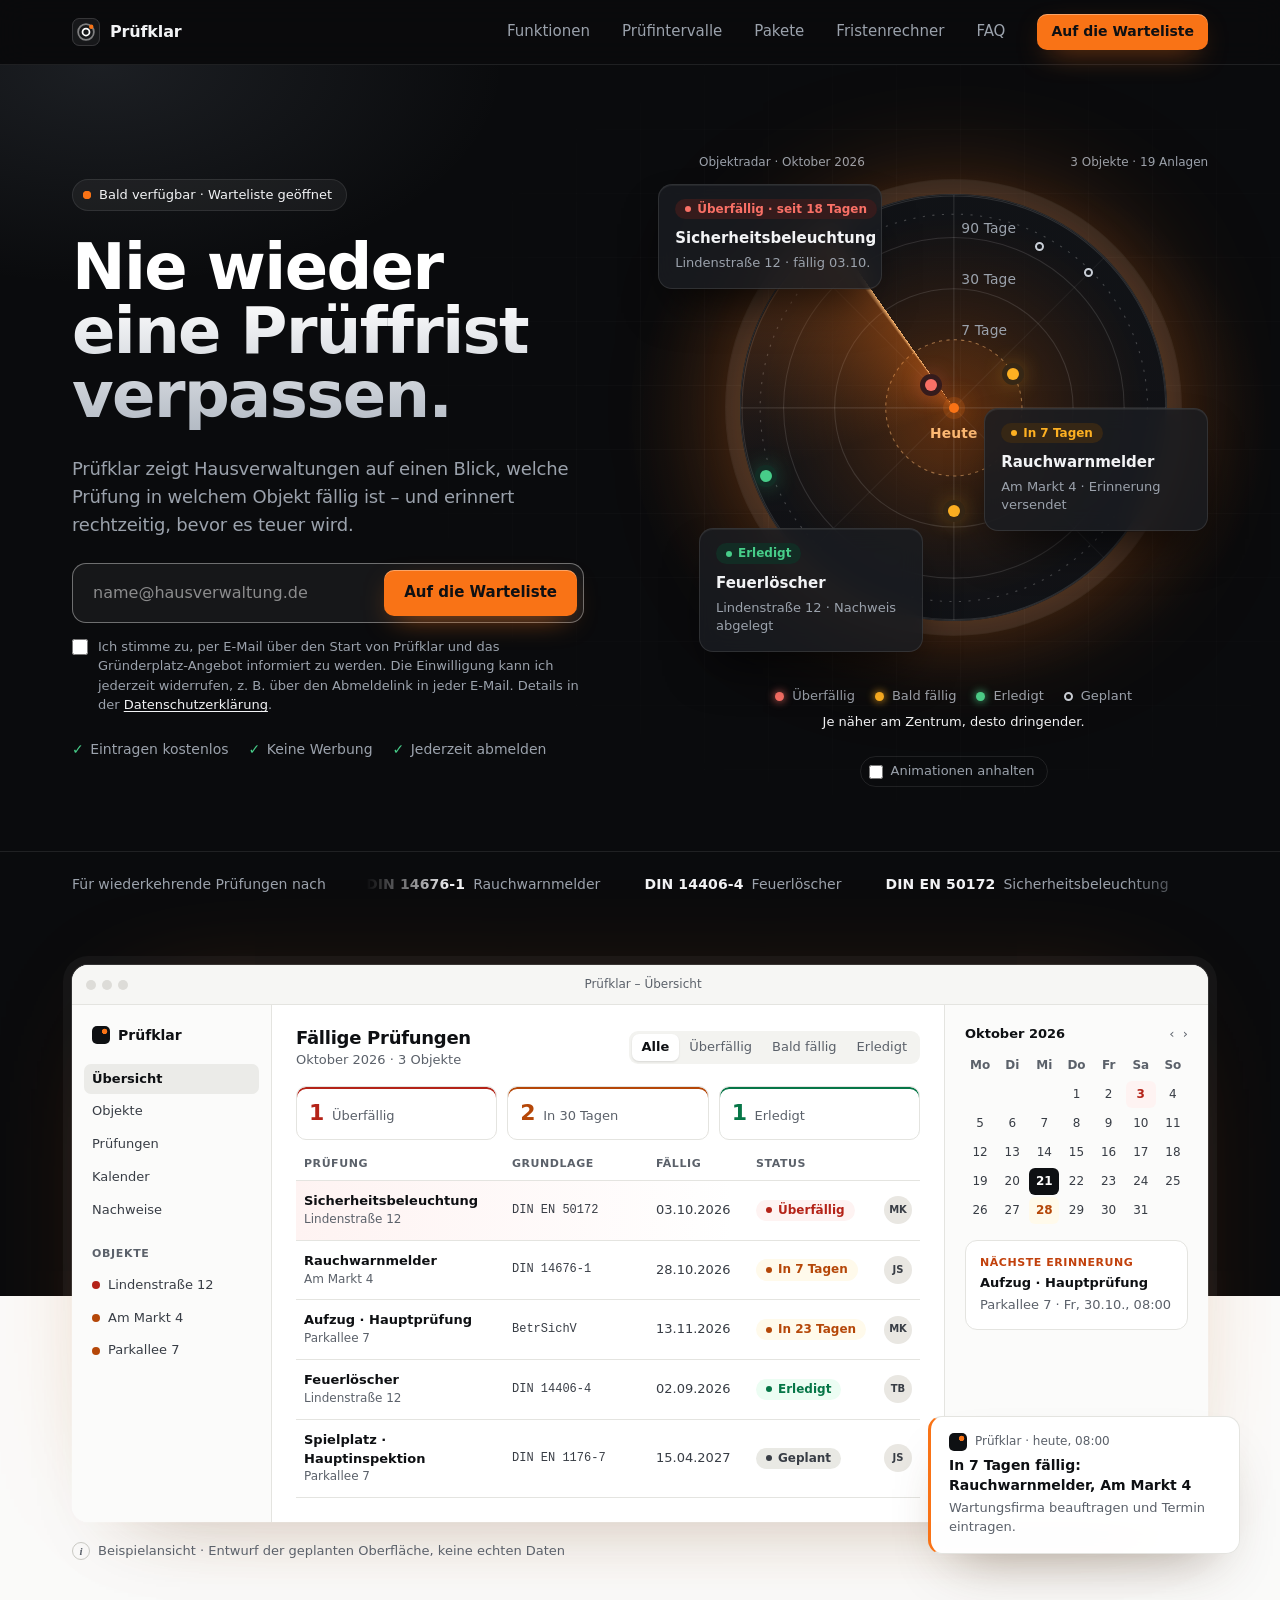
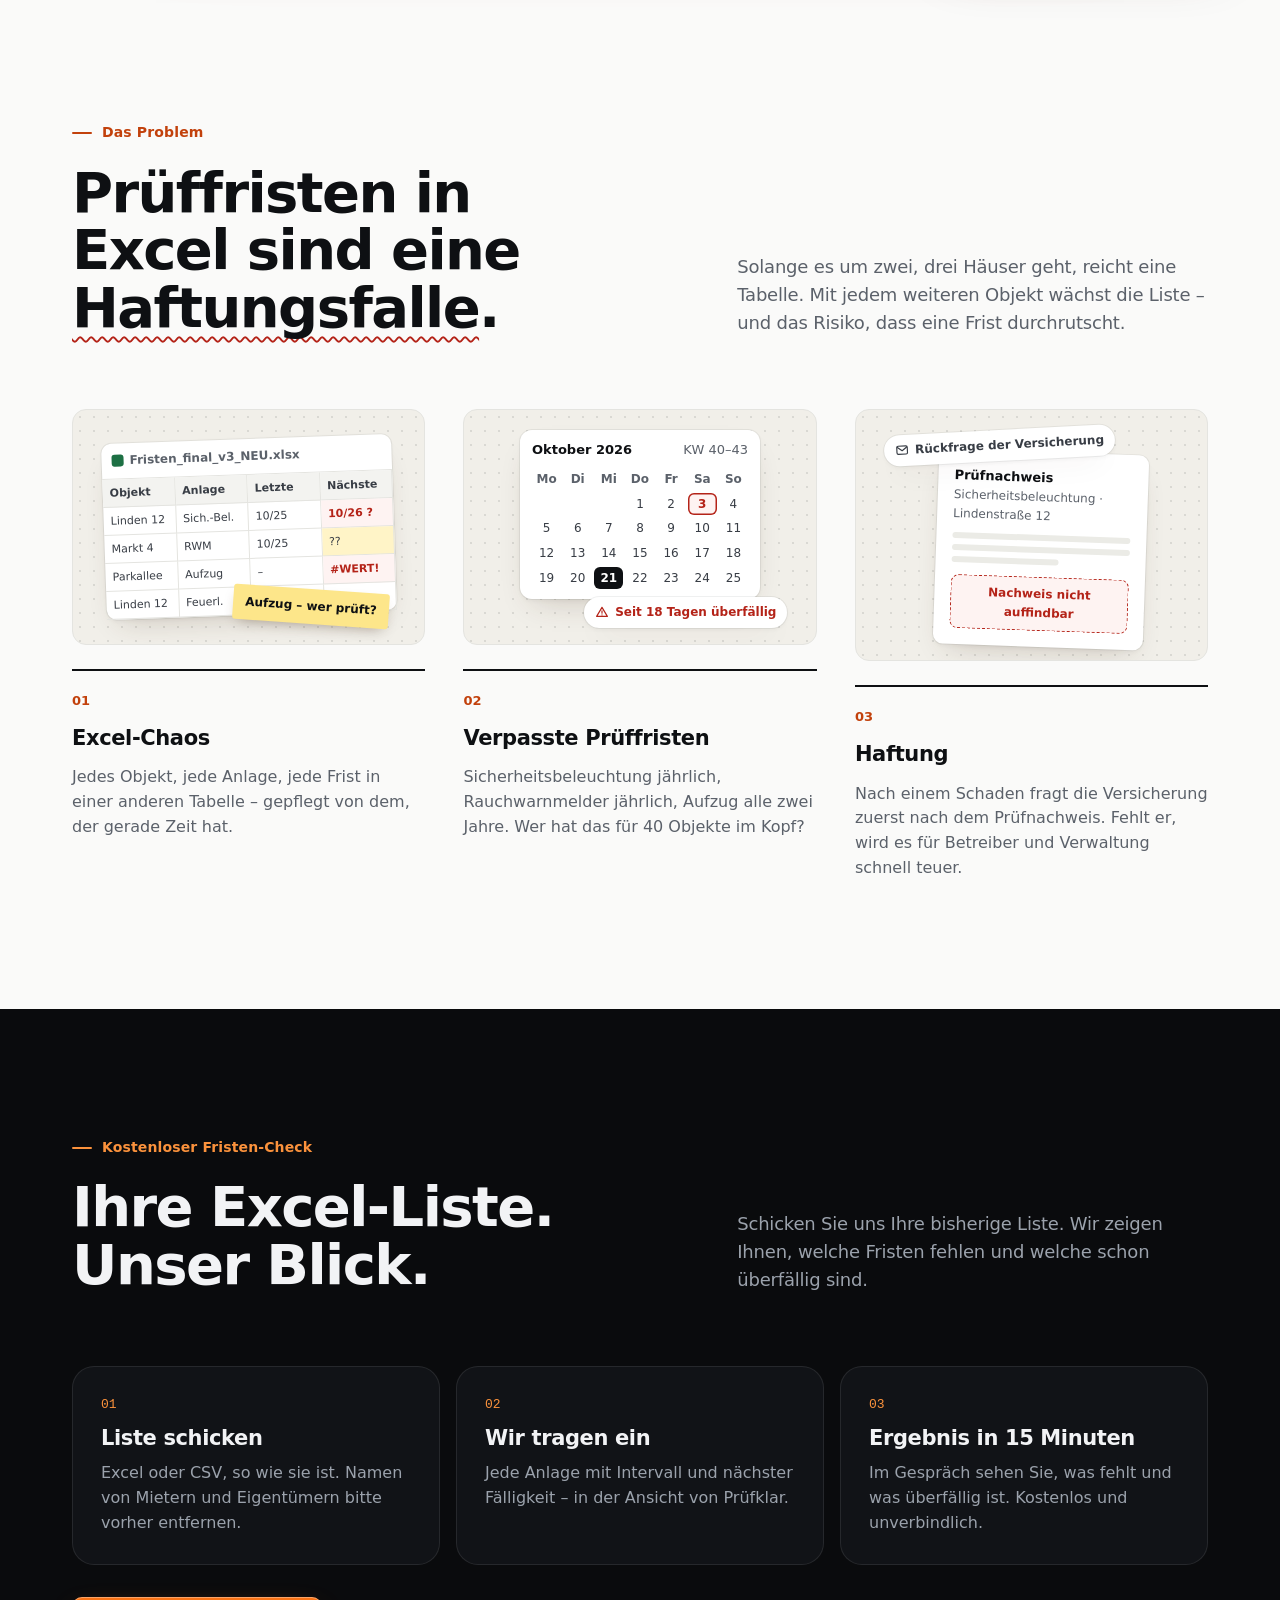
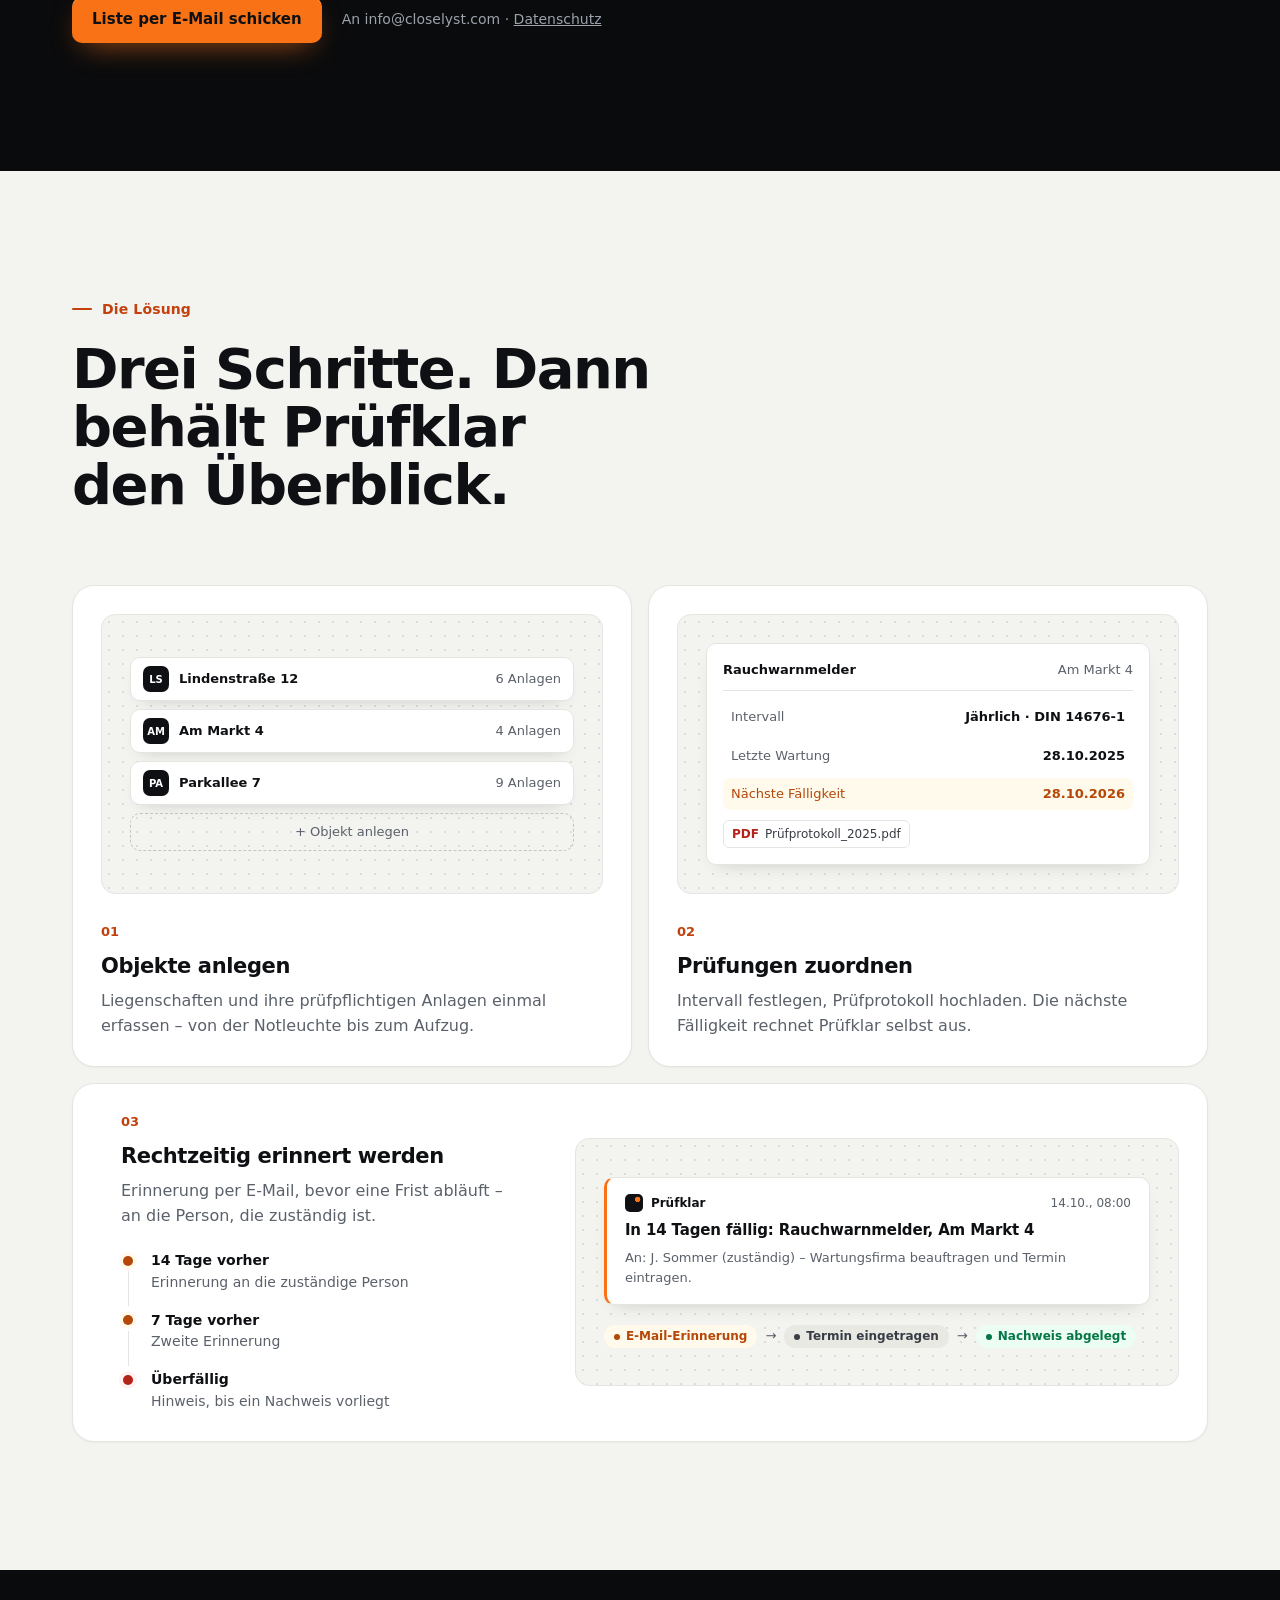
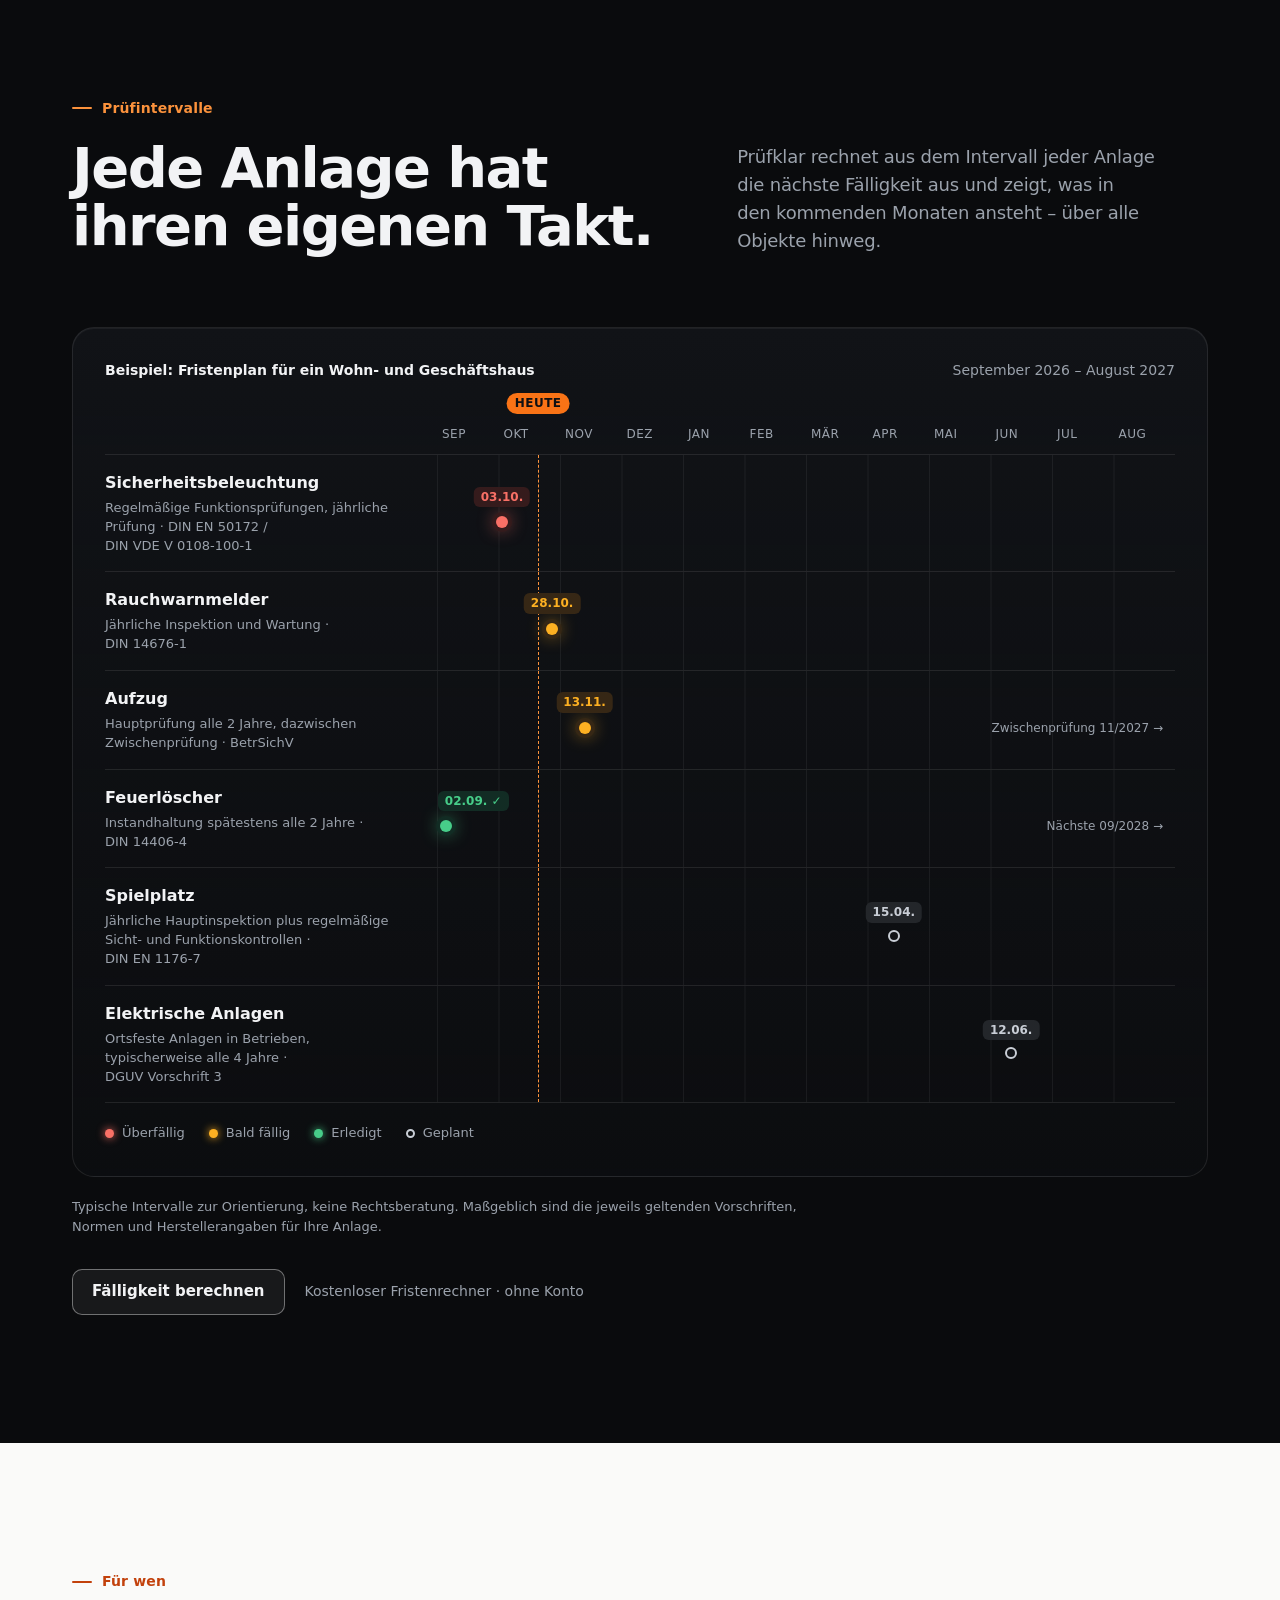
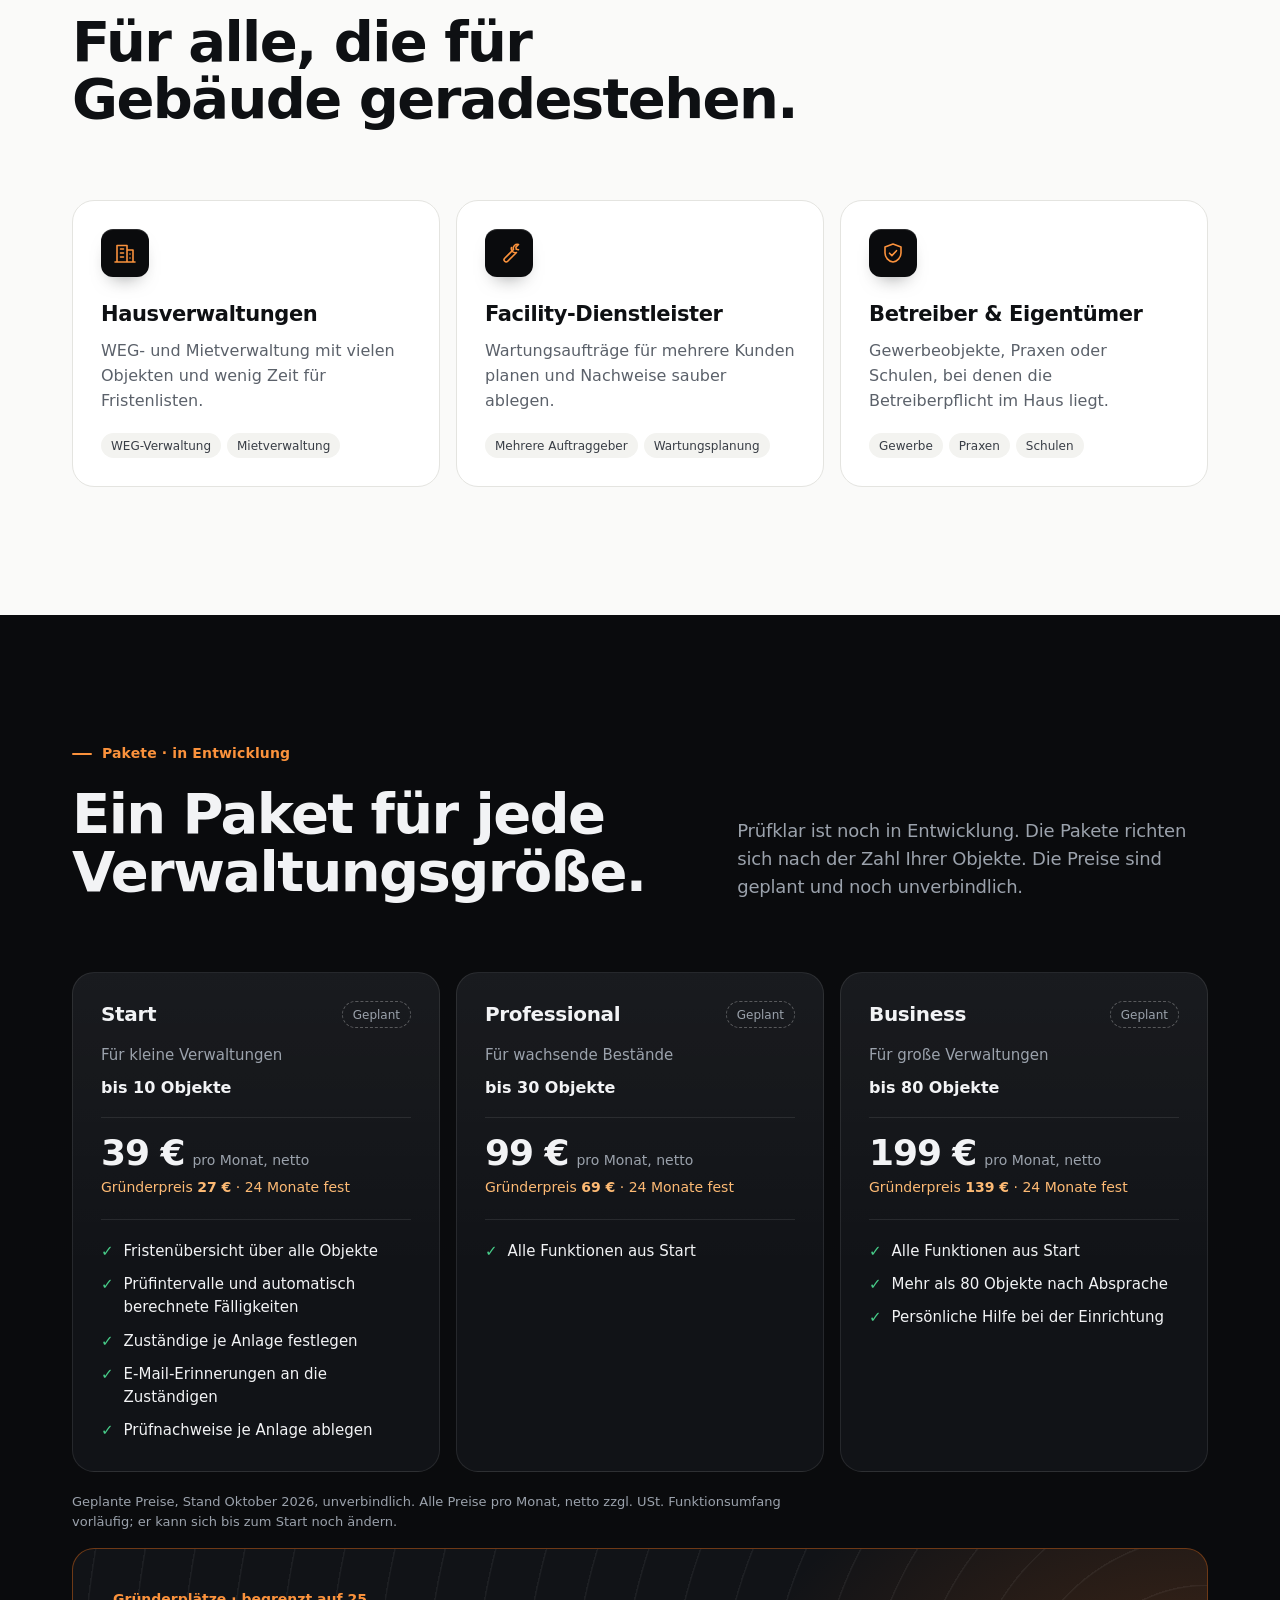
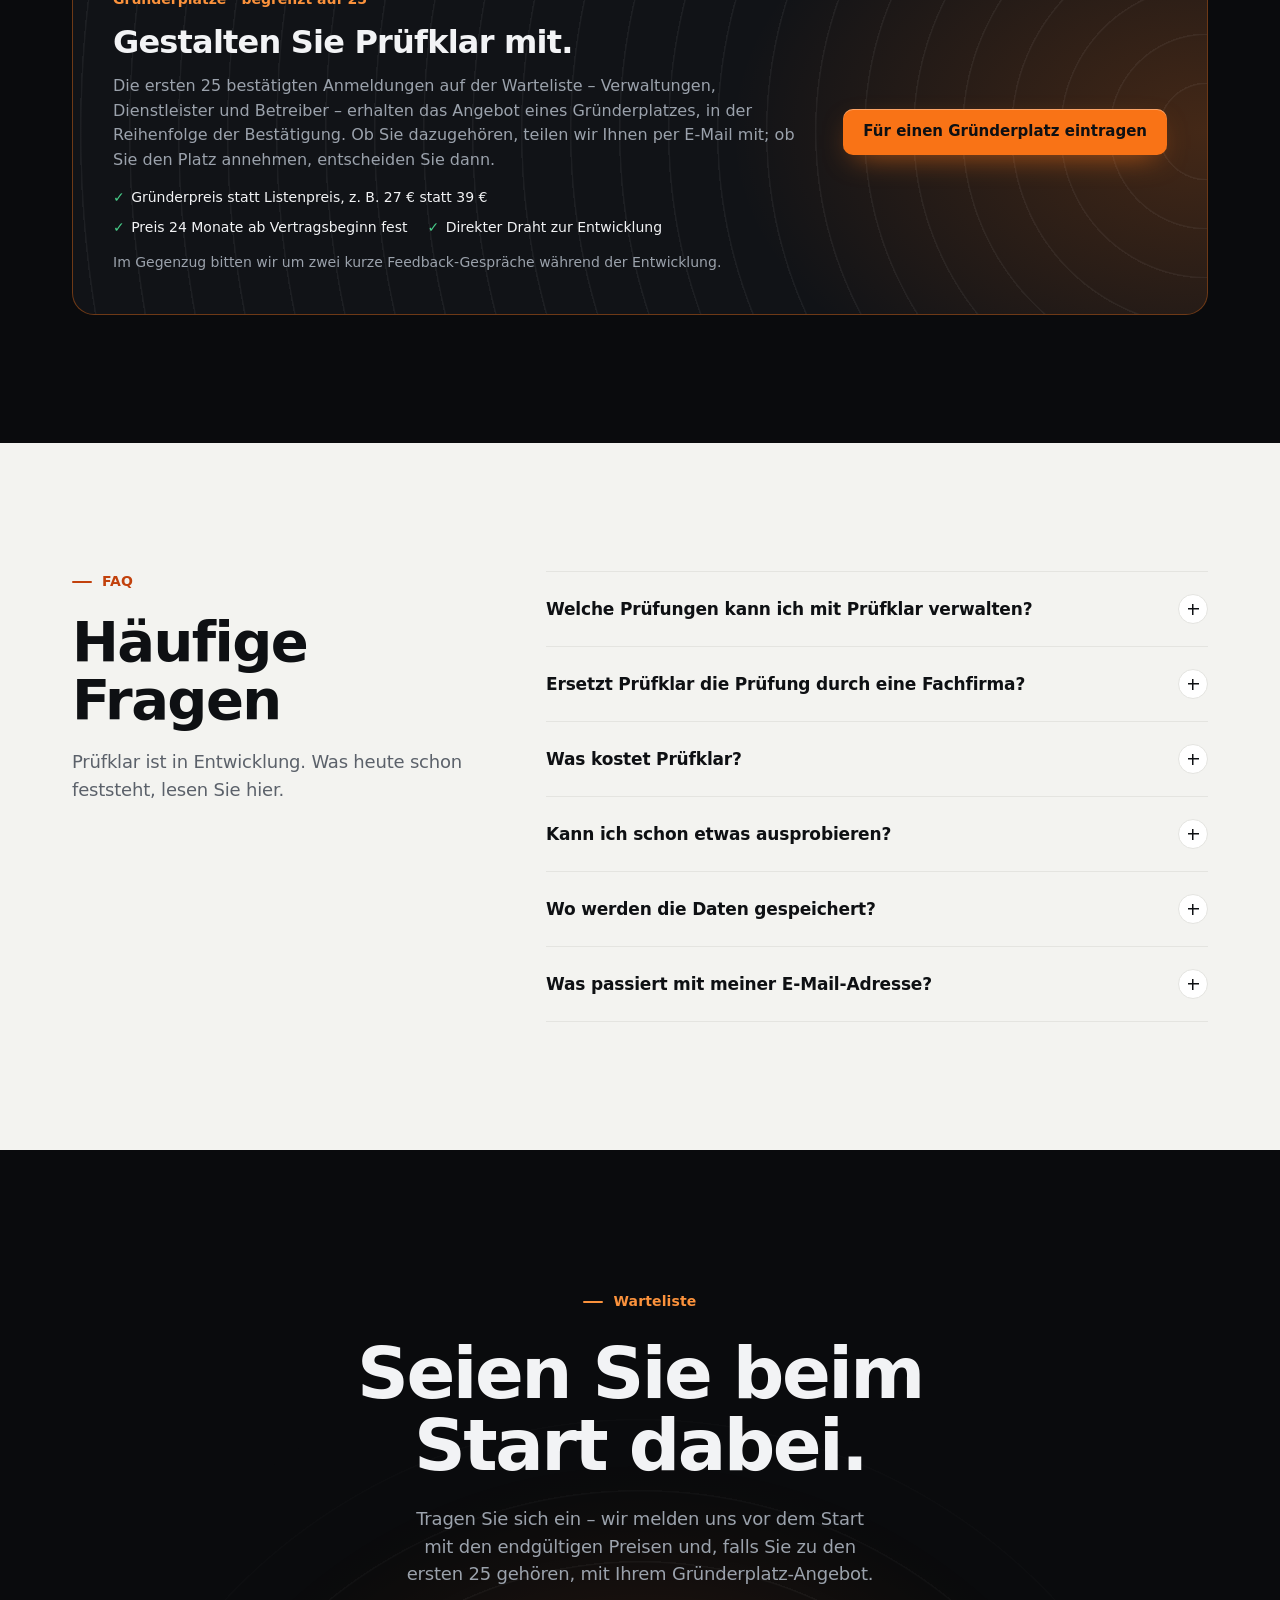
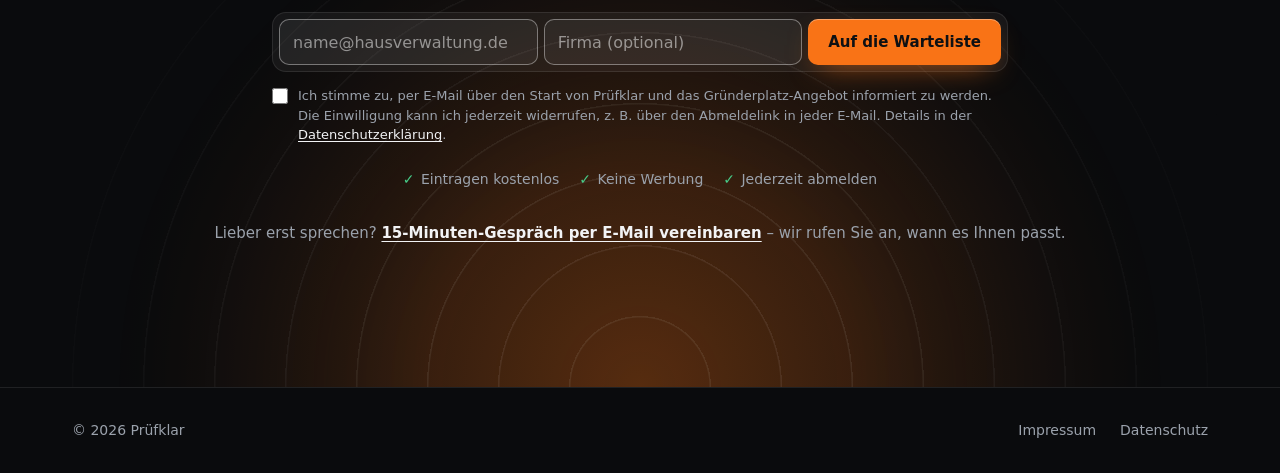
==== commit 05f68e54: "feat: kostenloser Fristen-Check, feste Kalender-ID im Rechner - Startseite: Abschnitt "Kostenloser F" ====
--- a/index.html
+++ b/index.html
@@ -299,6 +299,23 @@
       </div>
     </section>
 
+    <!-- 2b. Kostenloser Fristen-Check: Liste per E-Mail, Ergebnis im Gespräch -->
+    <section class="section dark" id="fristen-check" aria-labelledby="check-title">
+      <div class="container">
+        <div class="section__head section__head--split">
+          <p class="eyebrow">Kostenloser Fristen-Check</p>
+          <h2 id="check-title">Ihre Excel-Liste. Unser Blick.</h2>
+          <p class="lead">Schicken Sie uns Ihre bisherige Liste. Wir zeigen Ihnen, welche Fristen fehlen und welche schon überfällig sind.</p>
+        </div>
+        <ol class="check-steps" role="list">
+          <li class="check-step"><span class="check-step__num" aria-hidden="true">01</span><h3>Liste schicken</h3><p>Excel oder CSV, so wie sie ist. Namen von Mietern und Eigentümern bitte vorher entfernen.</p></li>
+          <li class="check-step"><span class="check-step__num" aria-hidden="true">02</span><h3>Wir tragen ein</h3><p>Jede Anlage mit Intervall und nächster Fälligkeit – in der Ansicht von Prüfklar.</p></li>
+          <li class="check-step"><span class="check-step__num" aria-hidden="true">03</span><h3>Ergebnis in 15&nbsp;Minuten</h3><p>Im Gespräch sehen Sie, was fehlt und was überfällig ist. Kostenlos und unverbindlich.</p></li>
+        </ol>
+        <p class="fristen-cta"><a class="btn btn--accent" href="mailto:info@closelyst.com?subject=Kostenloser%20Fristen-Check">Liste per E-Mail schicken</a><span>An info@closelyst.com · <a href="datenschutz.html#fristen-check">Datenschutz</a></span></p>
+      </div>
+    </section>
+
     <!-- 3. Lösung -->
     <section class="section section--tint" id="funktionen" aria-labelledby="solution-title">
       <div class="container">
--- a/style.css
+++ b/style.css
@@ -588,6 +588,14 @@
 .footnote { max-width: 46rem; margin-top: 1.25rem; color: var(--night-muted); font-size: 0.8125rem; }
 .fristen-cta { display: flex; flex-wrap: wrap; align-items: center; gap: 0.75rem 1.25rem; margin-top: 2rem; color: var(--night-muted); font-size: 0.875rem; }
 
+/* Kostenloser Fristen-Check */
+.check-steps { display: grid; grid-template-columns: repeat(3, minmax(0, 1fr)); gap: 1rem; margin: 0; padding: 0; list-style: none; }
+.check-step { display: grid; align-content: start; gap: 0.625rem; padding: 1.75rem; background: var(--night-2); border: 1px solid var(--night-line); border-radius: var(--r-panel); }
+.check-step__num { color: var(--accent-lite); font-family: var(--mono); font-size: 0.8125rem; }
+.check-step h3 { margin: 0; }
+.check-step p { margin: 0; color: var(--night-muted); }
+.fristen-cta a:not(.btn) { color: inherit; }
+
 /* Für wen */
 .cards { display: grid; grid-template-columns: repeat(3, minmax(0, 1fr)); gap: 1rem; }
 
@@ -711,7 +719,7 @@
 @media (max-width: 960px) {
   .site-header__inner { gap: 1.5rem; }
   .site-nav { gap: 1rem; } /* fünf Einträge passen bis 761px neben Logo und Button */
-  .hero__grid, .section__head--split, .faq-grid, .problems, .cards { grid-template-columns: 1fr; }
+  .hero__grid, .section__head--split, .faq-grid, .problems, .cards, .check-steps { grid-template-columns: 1fr; }
   .scard--a { left: 0; }
   .problem { grid-template: auto auto 1fr / minmax(0, 1fr) minmax(0, 1fr); column-gap: 2rem; }
   .problem > * { grid-column: 2; }
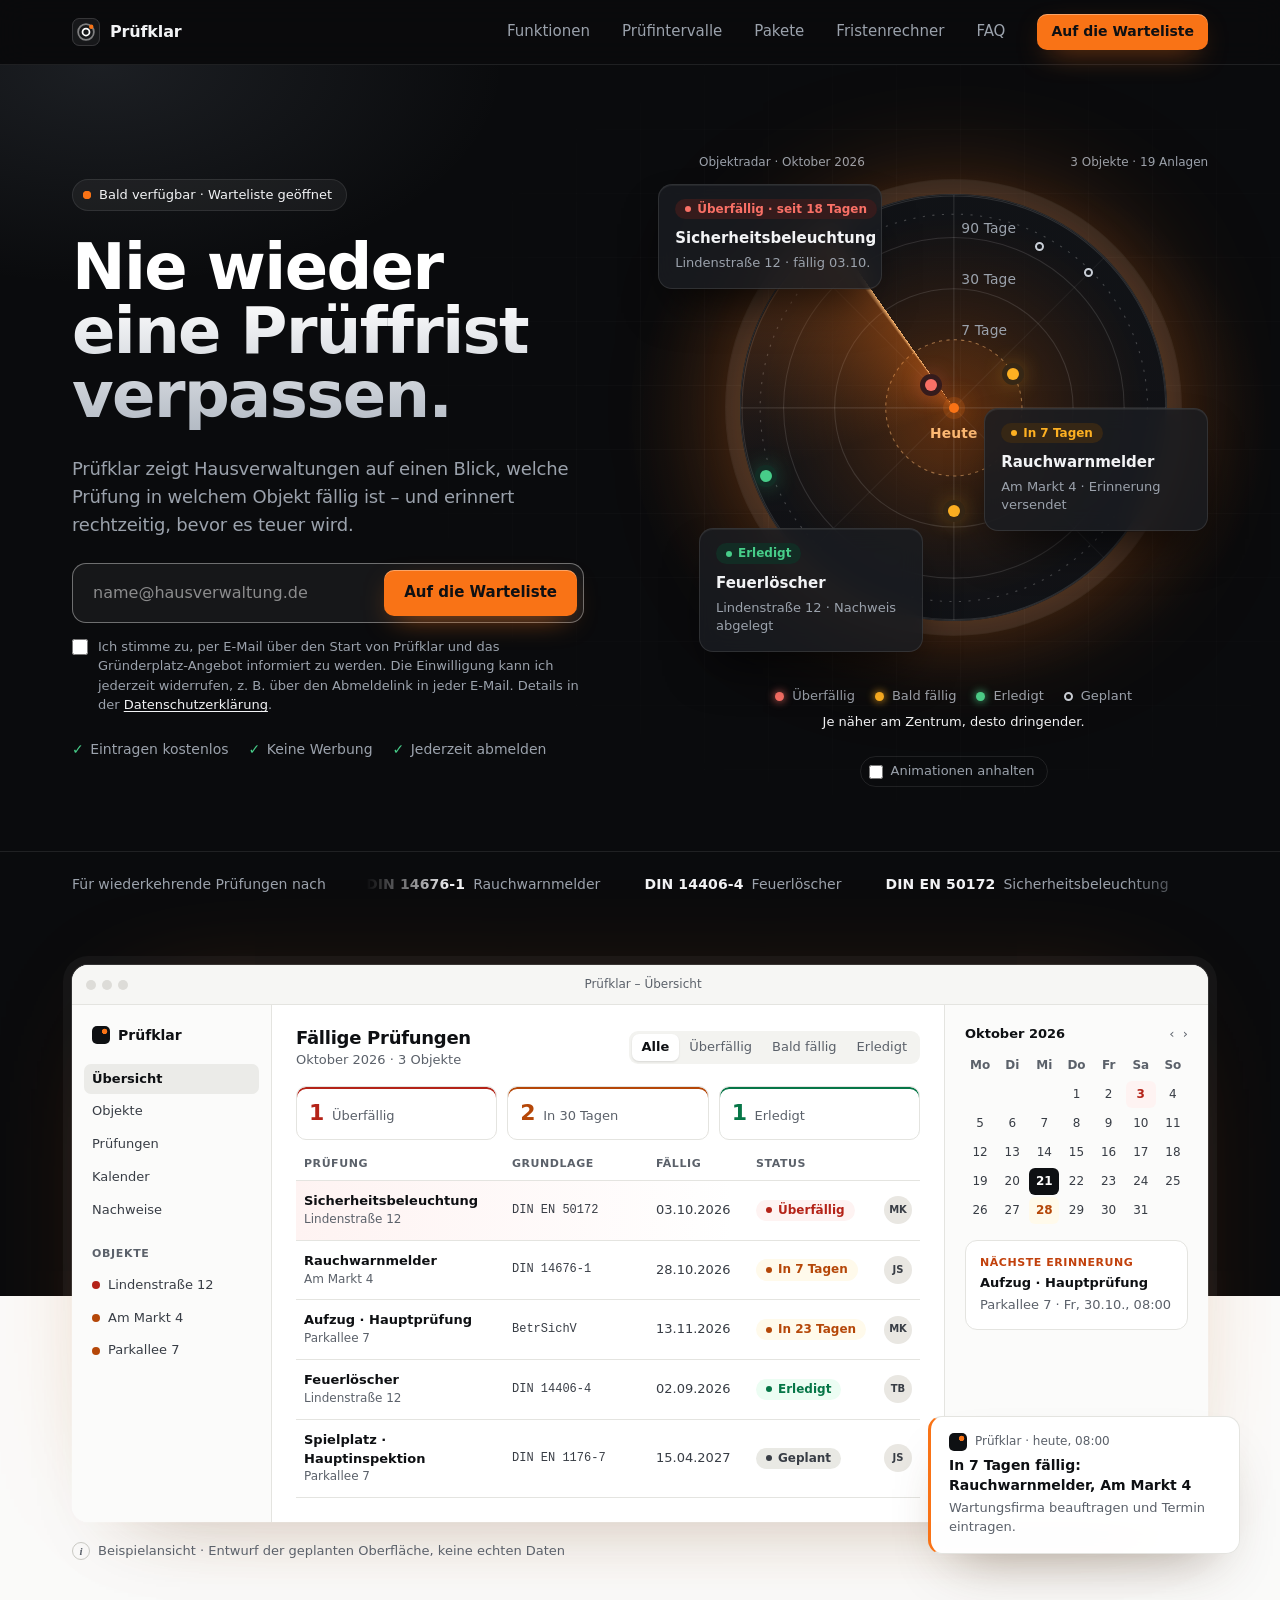
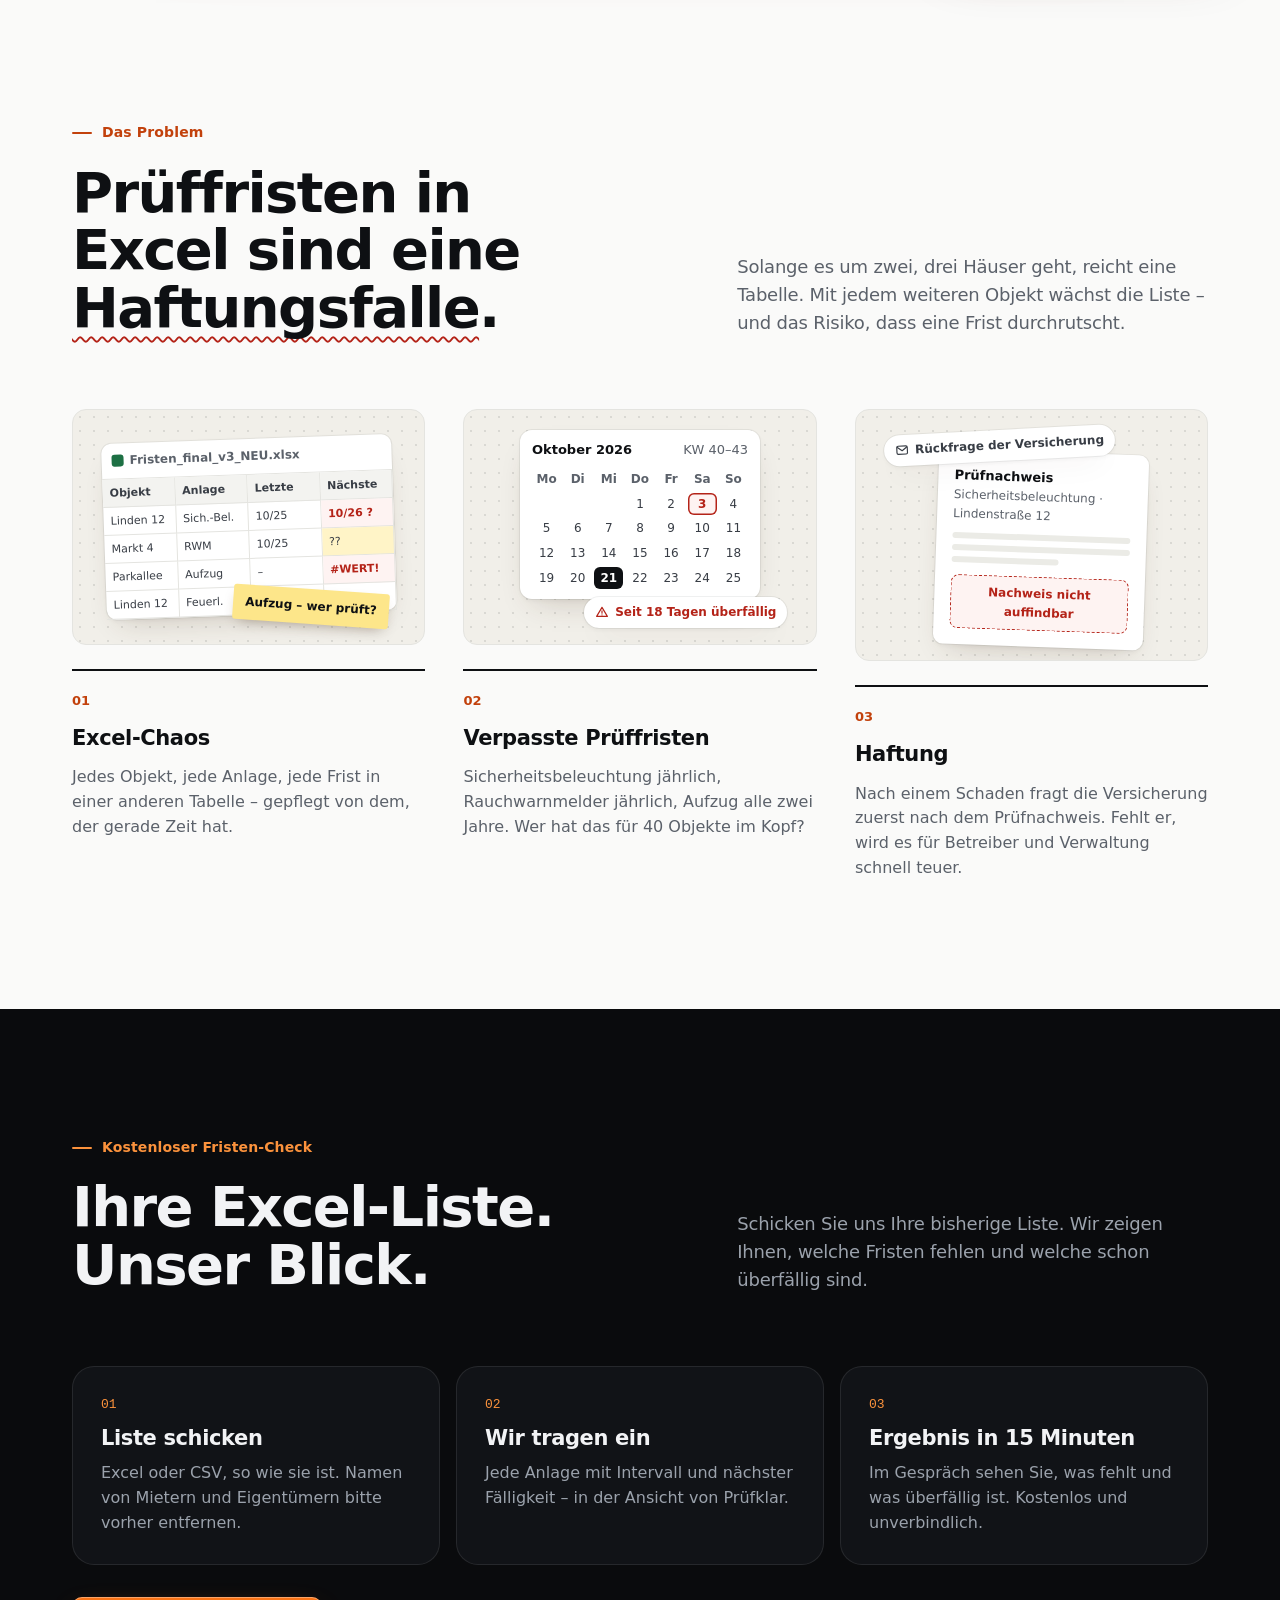
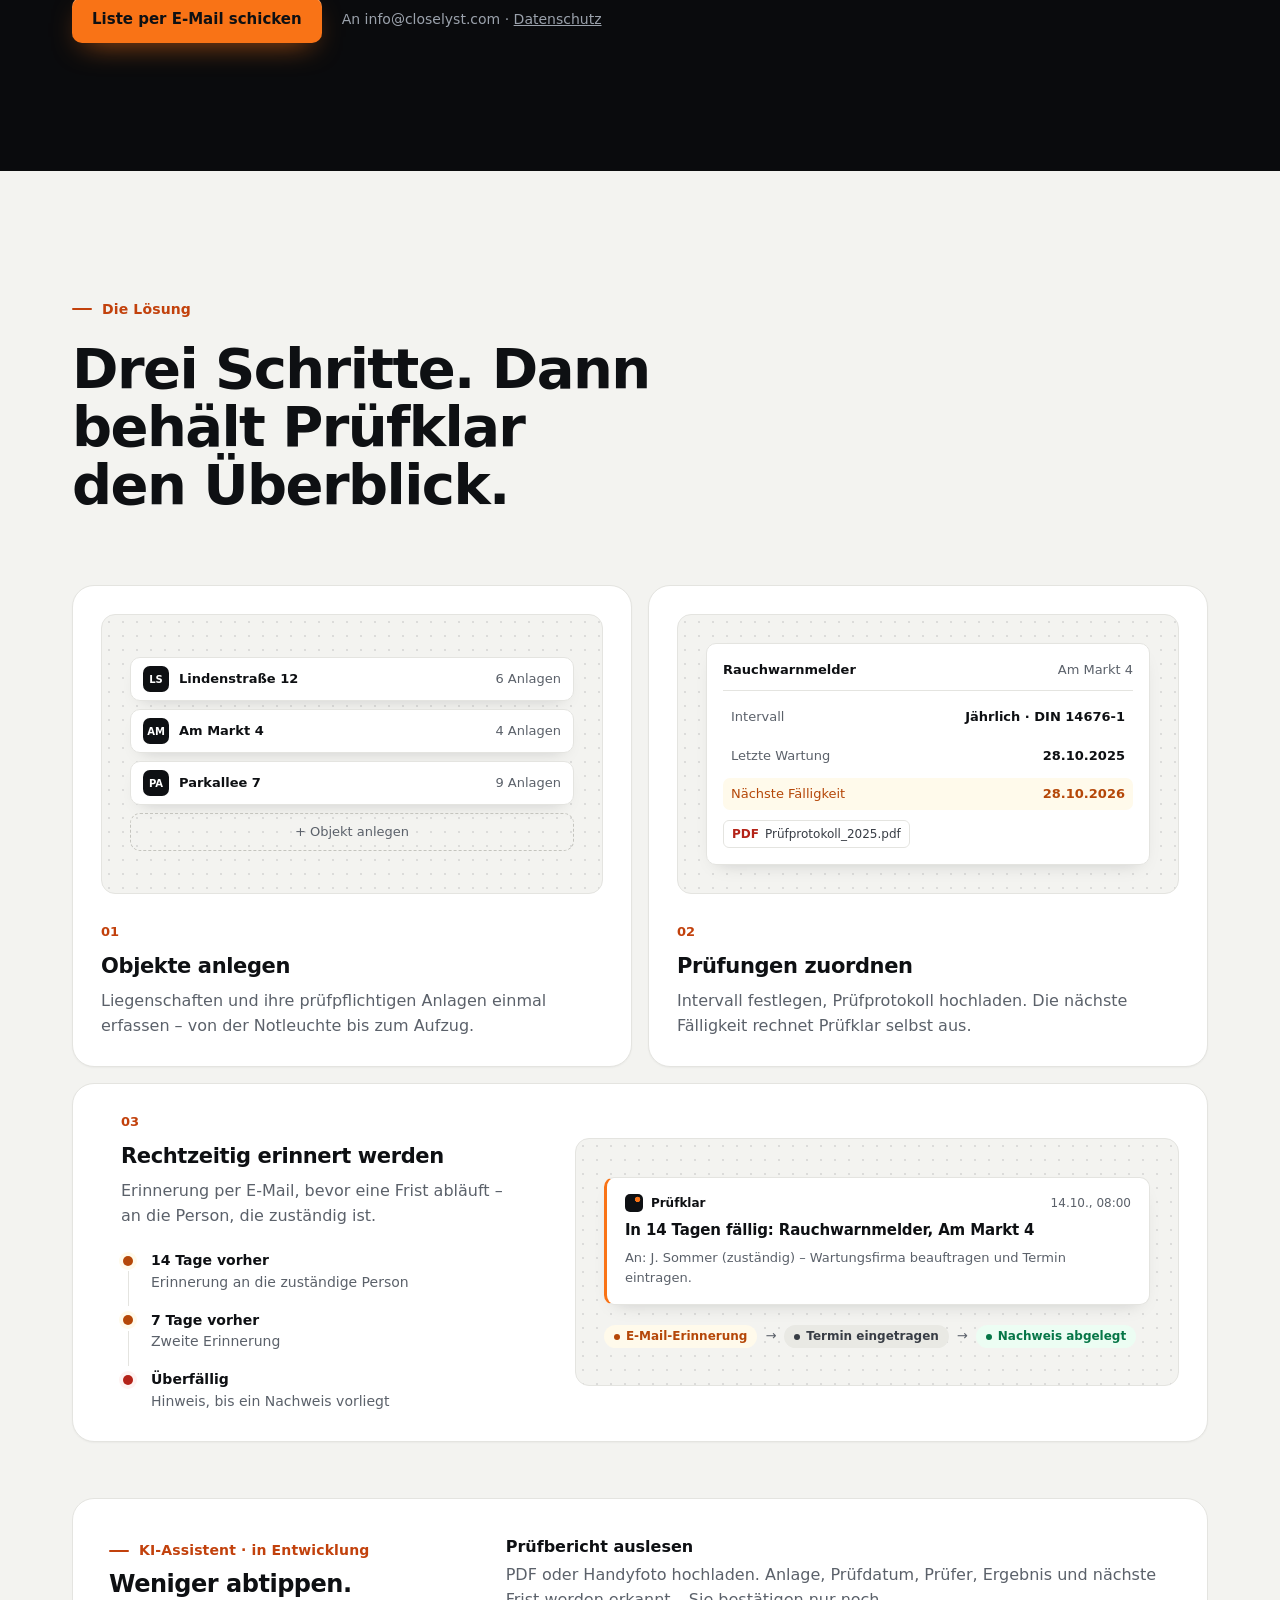
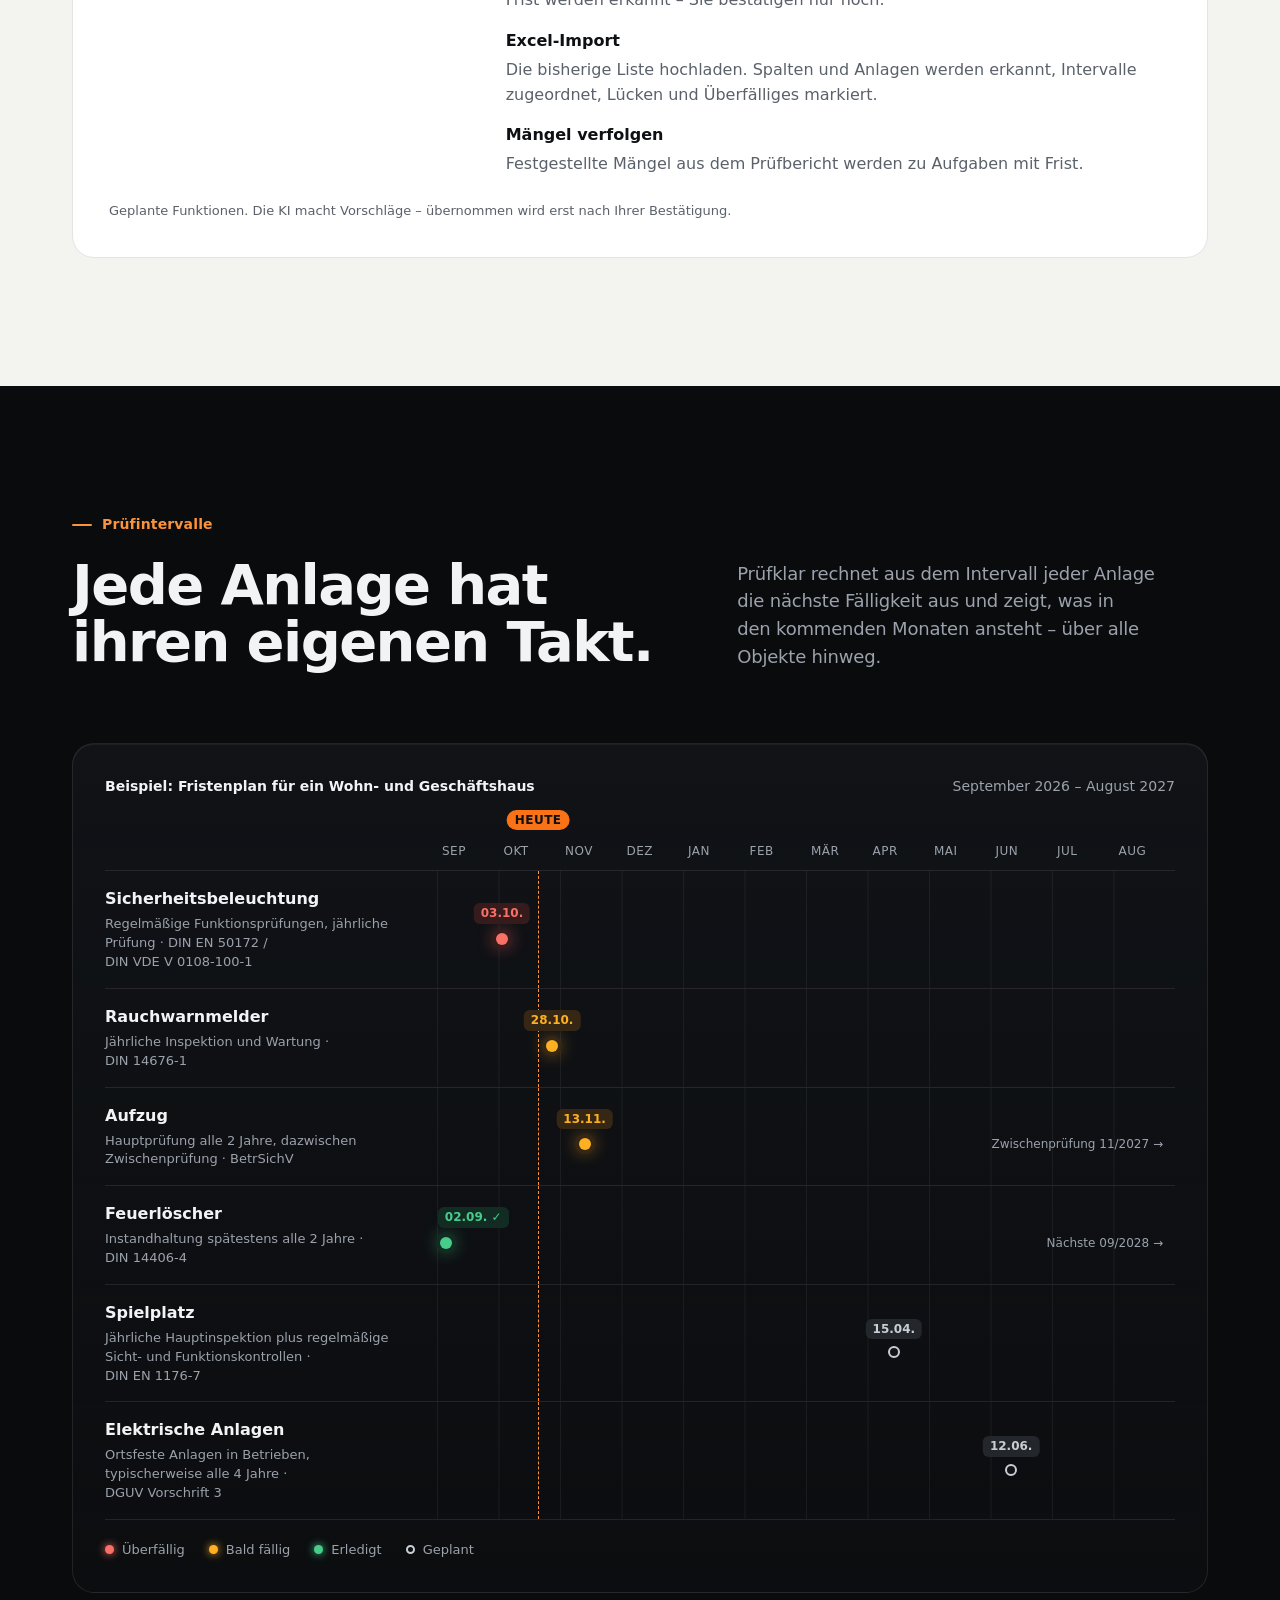
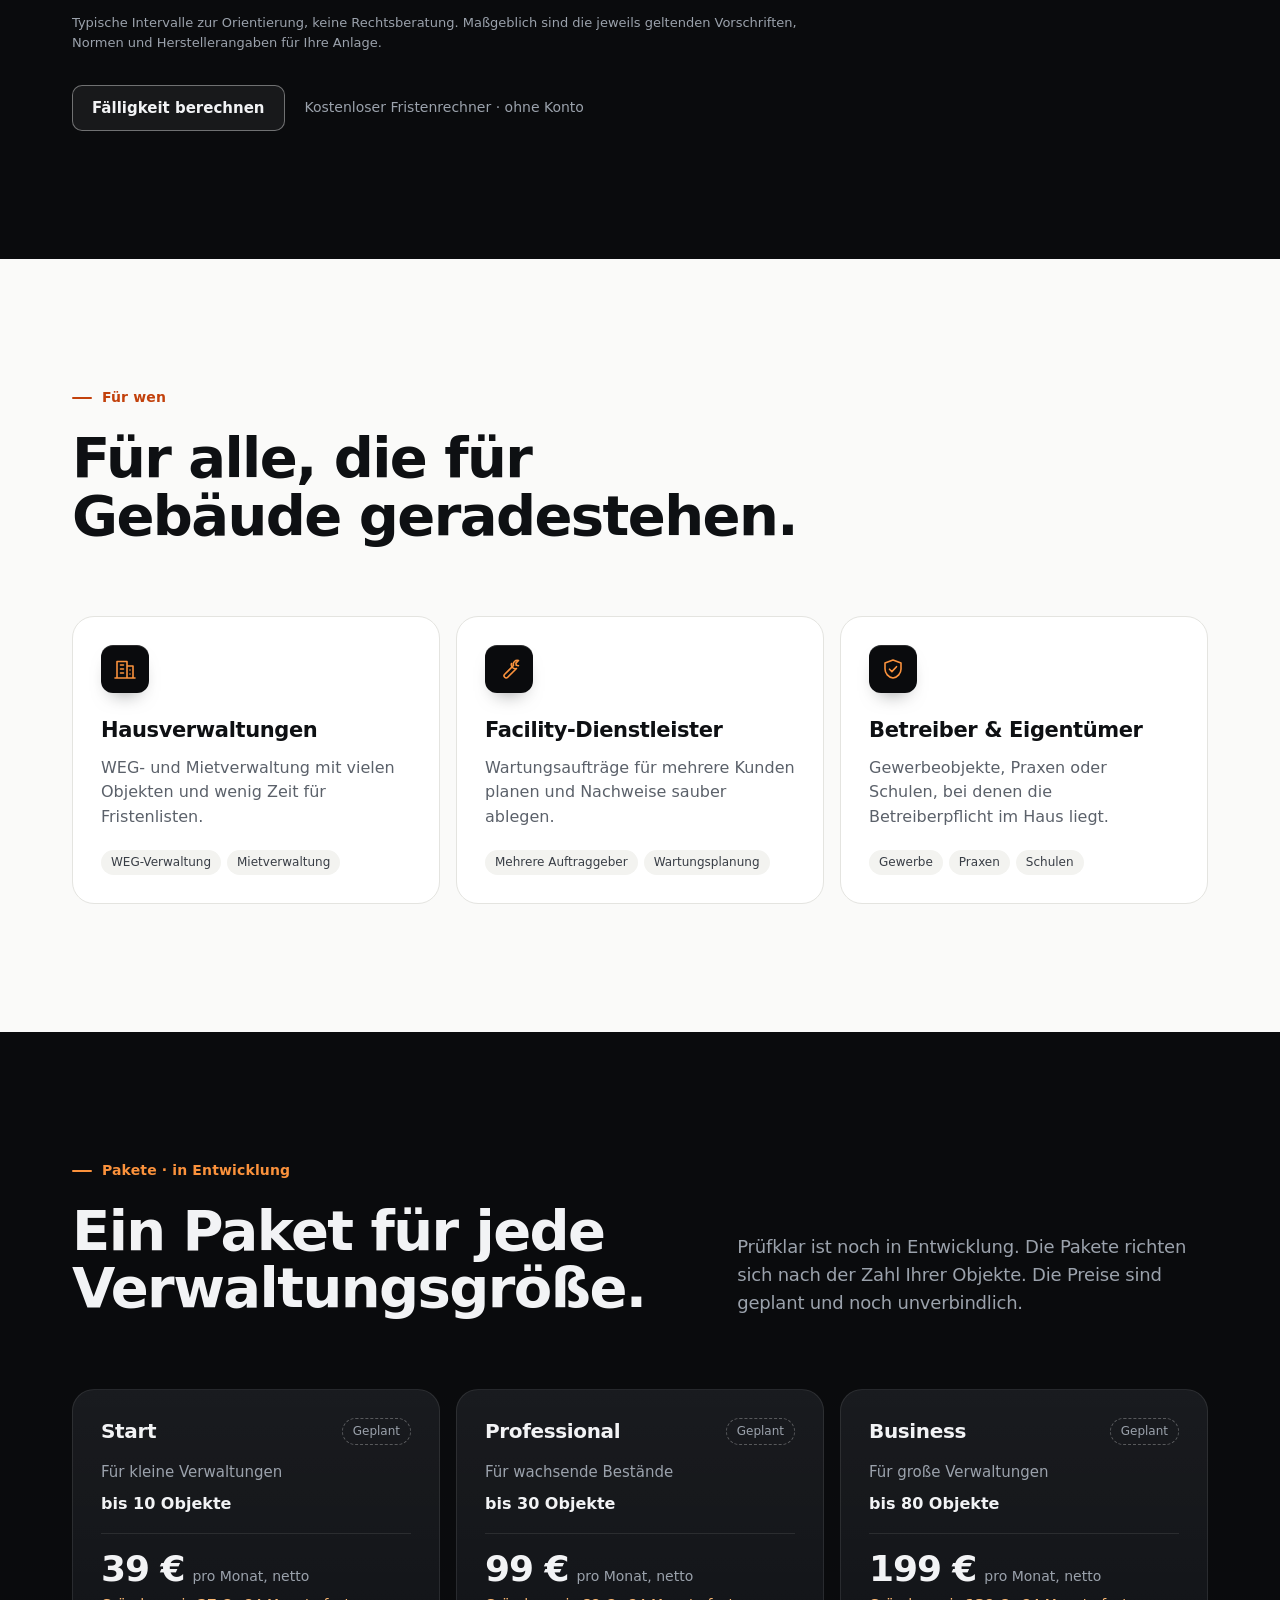
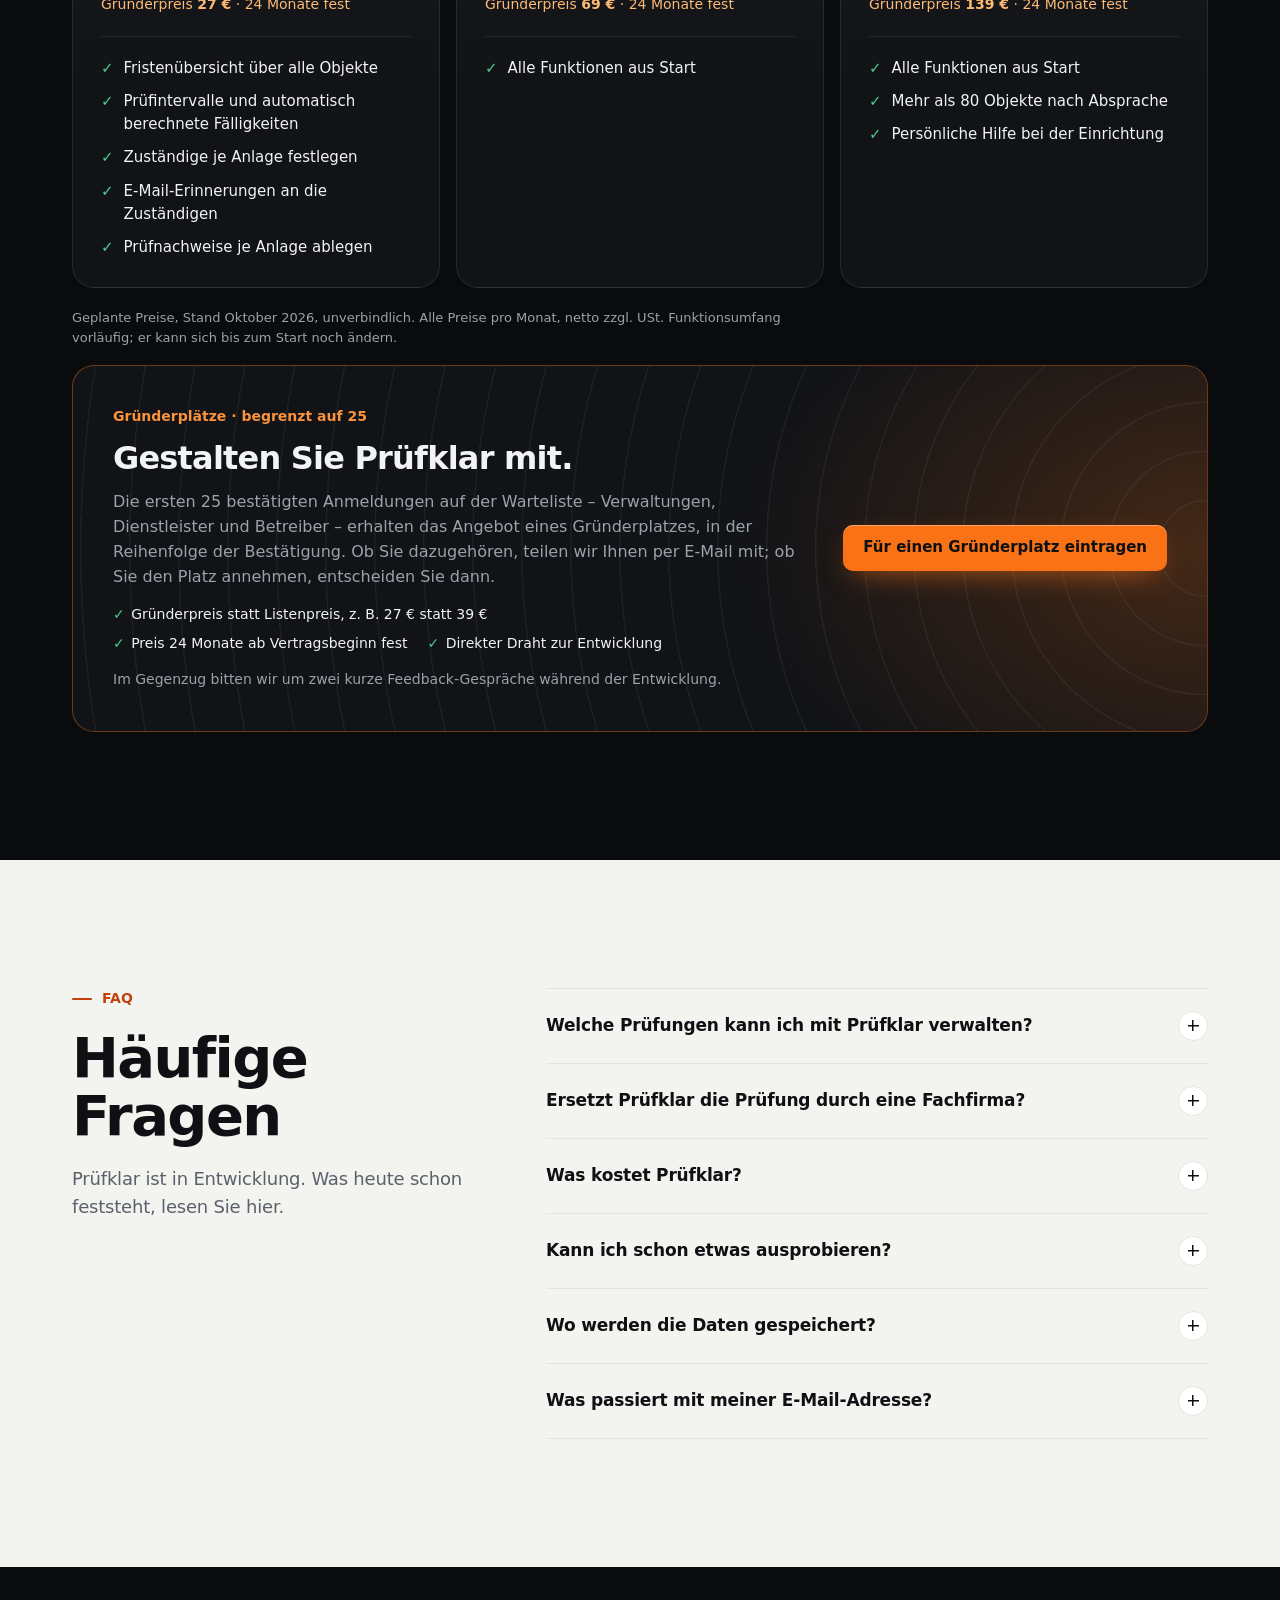
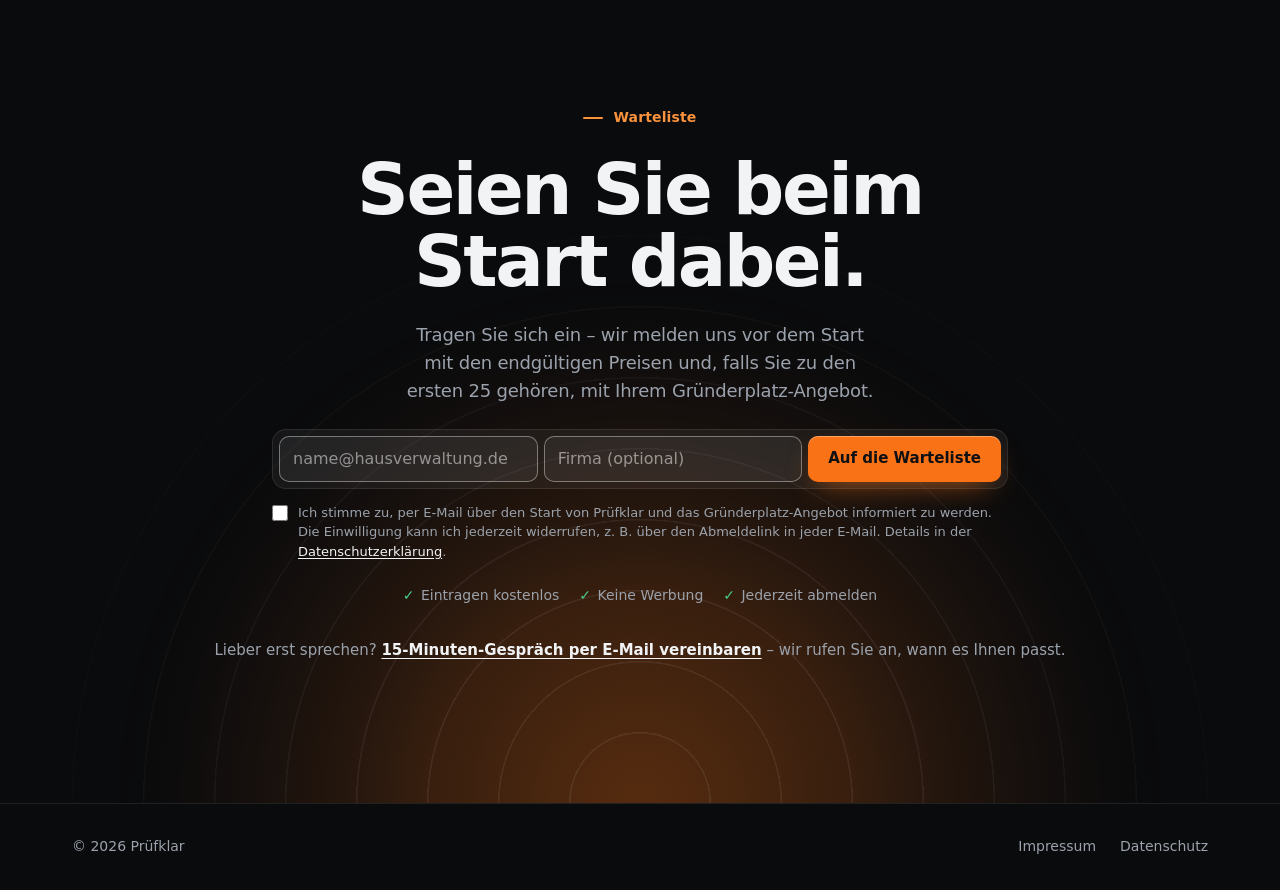
==== commit 56d2966b: "feat: geplante KI-Funktionen auf der Startseite Kasten "KI-Assistent · in Entwicklung" unter der Lös" ====
--- a/index.html
+++ b/index.html
@@ -378,6 +378,20 @@
             </div>
           </li>
         </ol>
+
+        <!-- Geplante KI-Funktionen: nur als "in Entwicklung" nennen, wie die Preise -->
+        <div class="ai-plan">
+          <div class="ai-plan__head">
+            <p class="eyebrow">KI-Assistent · in Entwicklung</p>
+            <h3>Weniger abtippen.</h3>
+          </div>
+          <ul class="ai-plan__list" role="list">
+            <li><b>Prüfbericht auslesen</b><span>PDF oder Handyfoto hochladen. Anlage, Prüfdatum, Prüfer, Ergebnis und nächste Frist werden erkannt – Sie bestätigen nur noch.</span></li>
+            <li><b>Excel-Import</b><span>Die bisherige Liste hochladen. Spalten und Anlagen werden erkannt, Intervalle zugeordnet, Lücken und Überfälliges markiert.</span></li>
+            <li><b>Mängel verfolgen</b><span>Festgestellte Mängel aus dem Prüfbericht werden zu Aufgaben mit Frist.</span></li>
+          </ul>
+          <p class="ai-plan__note">Geplante Funktionen. Die KI macht Vorschläge – übernommen wird erst nach Ihrer Bestätigung.</p>
+        </div>
       </div>
     </section>
 
--- a/style.css
+++ b/style.css
@@ -588,6 +588,18 @@
 .footnote { max-width: 46rem; margin-top: 1.25rem; color: var(--night-muted); font-size: 0.8125rem; }
 .fristen-cta { display: flex; flex-wrap: wrap; align-items: center; gap: 0.75rem 1.25rem; margin-top: 2rem; color: var(--night-muted); font-size: 0.875rem; }
 
+/* Geplante KI-Funktionen (unter der Lösung) */
+.ai-plan {
+  display: grid; grid-template-columns: minmax(0, 1fr) minmax(0, 2fr); gap: 1.5rem clamp(2rem, 5vw, 4rem);
+  margin-top: clamp(2.5rem, 5vw, 3.5rem); padding: clamp(1.5rem, 4vw, 2.25rem);
+  background: var(--surface); border: 1px solid var(--line); border-radius: var(--r-panel);
+}
+.ai-plan__head h3 { margin: 0.5rem 0 0; font-size: 1.5rem; letter-spacing: -0.02em; }
+.ai-plan__list { display: grid; gap: 1rem; margin: 0; padding: 0; list-style: none; }
+.ai-plan__list li { display: grid; gap: 0.25rem; }
+.ai-plan__list span { color: var(--muted); }
+.ai-plan__note { grid-column: 1 / -1; margin: 0; color: var(--muted); font-size: 0.8125rem; }
+
 /* Kostenloser Fristen-Check */
 .check-steps { display: grid; grid-template-columns: repeat(3, minmax(0, 1fr)); gap: 1rem; margin: 0; padding: 0; list-style: none; }
 .check-step { display: grid; align-content: start; gap: 0.625rem; padding: 1.75rem; background: var(--night-2); border: 1px solid var(--night-line); border-radius: var(--r-panel); }
@@ -719,7 +731,7 @@
 @media (max-width: 960px) {
   .site-header__inner { gap: 1.5rem; }
   .site-nav { gap: 1rem; } /* fünf Einträge passen bis 761px neben Logo und Button */
-  .hero__grid, .section__head--split, .faq-grid, .problems, .cards, .check-steps { grid-template-columns: 1fr; }
+  .hero__grid, .section__head--split, .faq-grid, .problems, .cards, .check-steps, .ai-plan { grid-template-columns: 1fr; }
   .scard--a { left: 0; }
   .problem { grid-template: auto auto 1fr / minmax(0, 1fr) minmax(0, 1fr); column-gap: 2rem; }
   .problem > * { grid-column: 2; }
